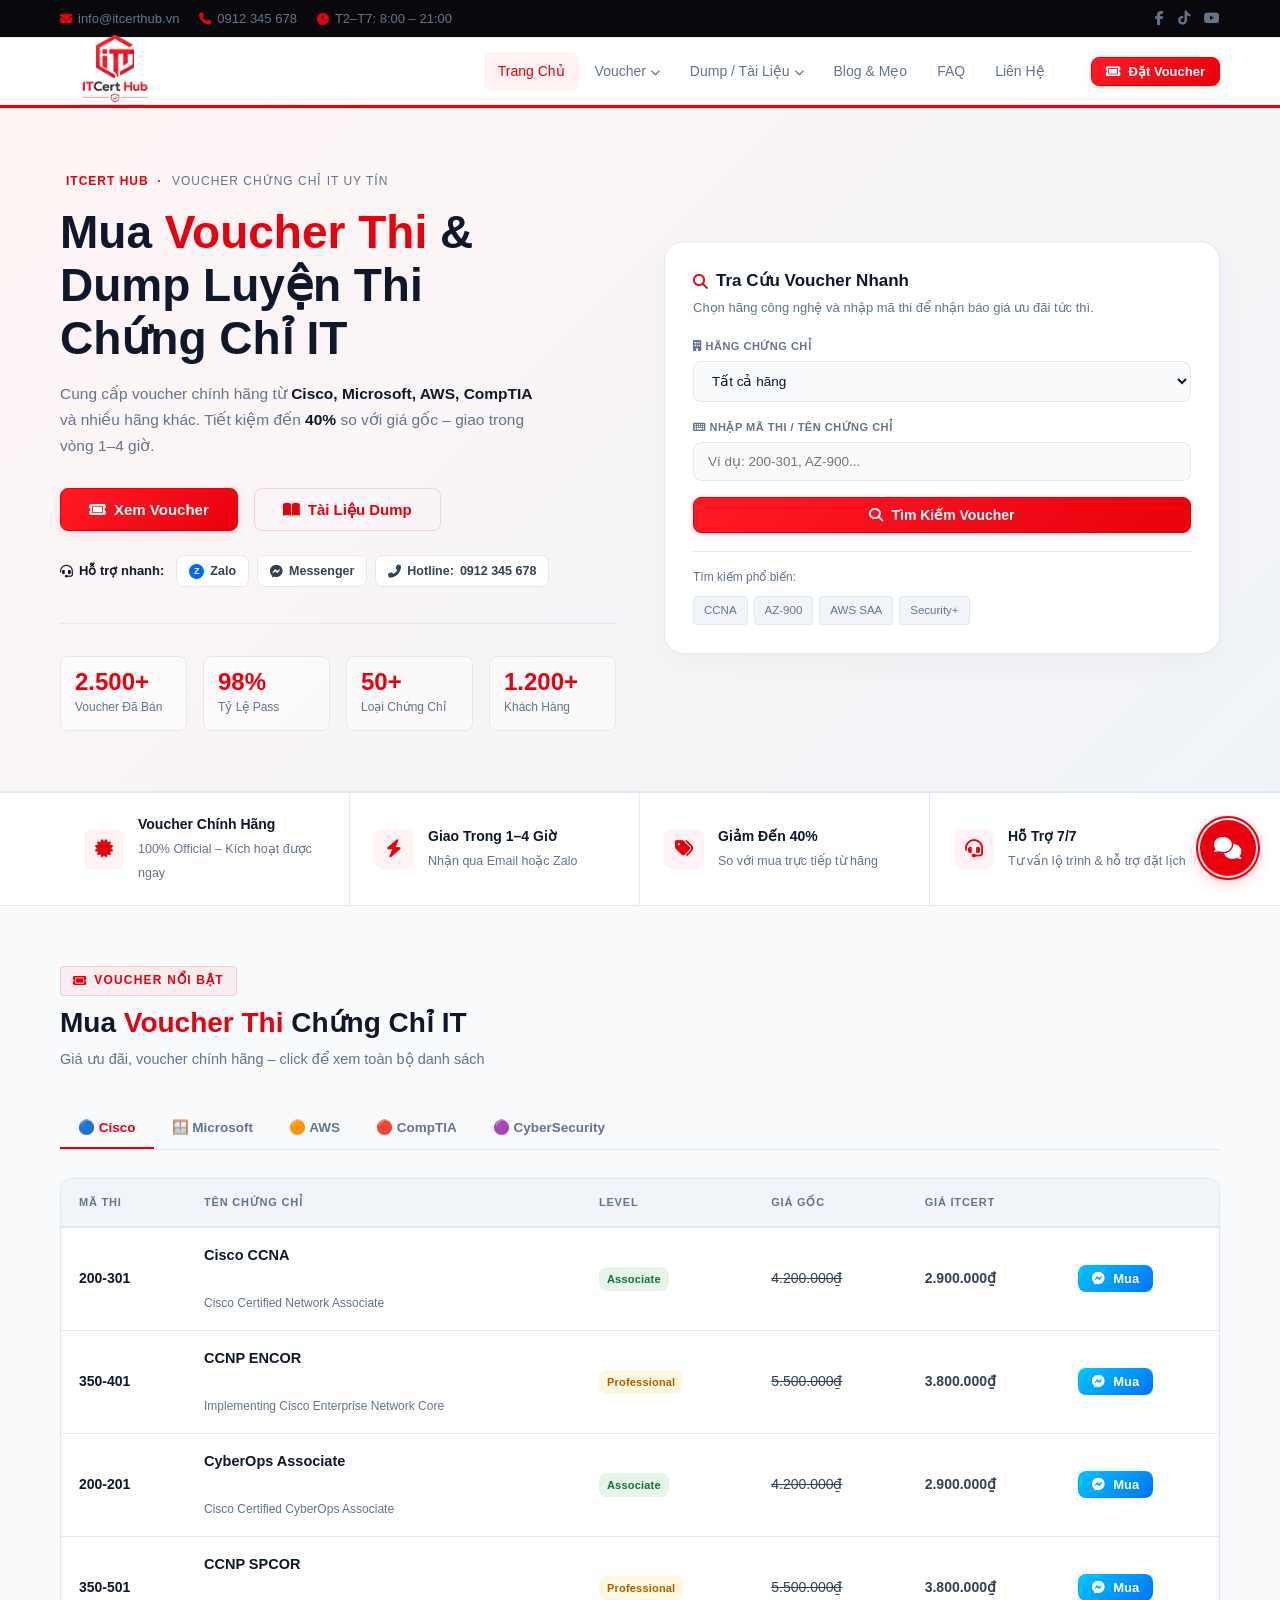
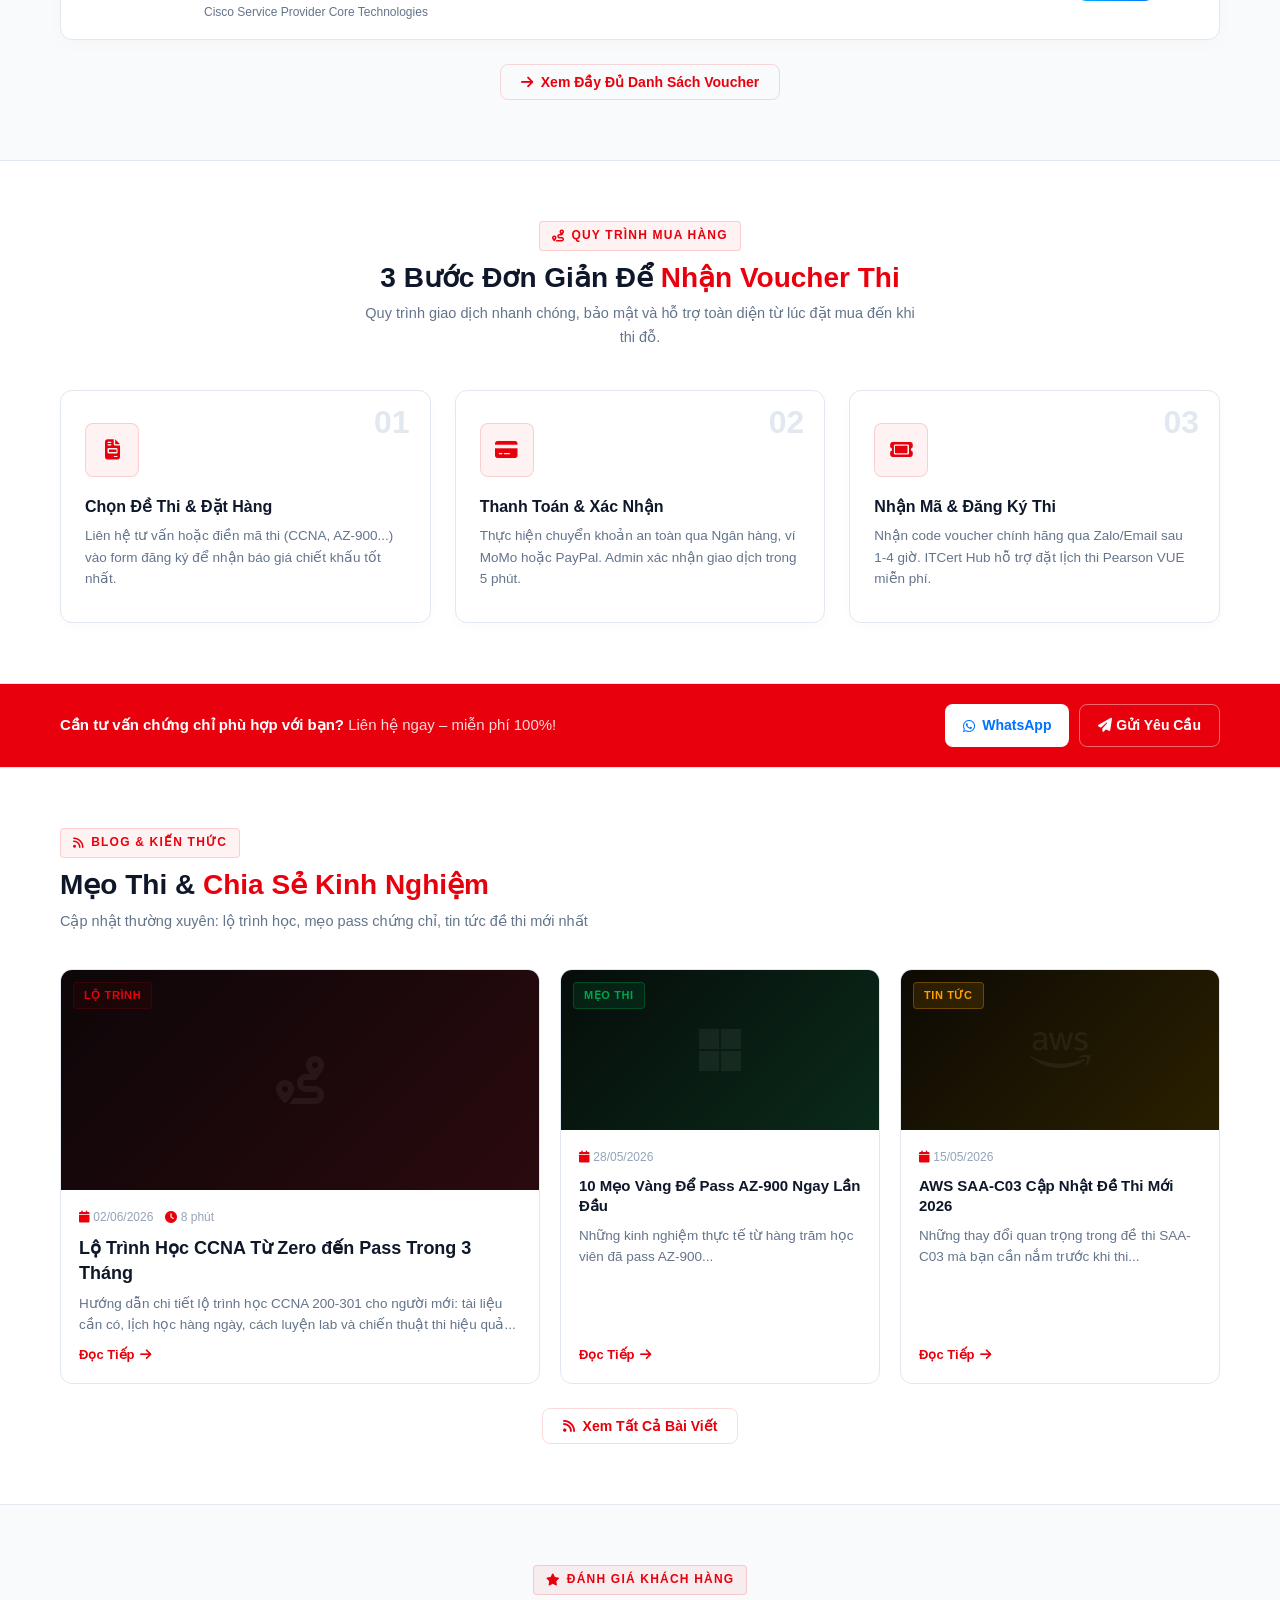
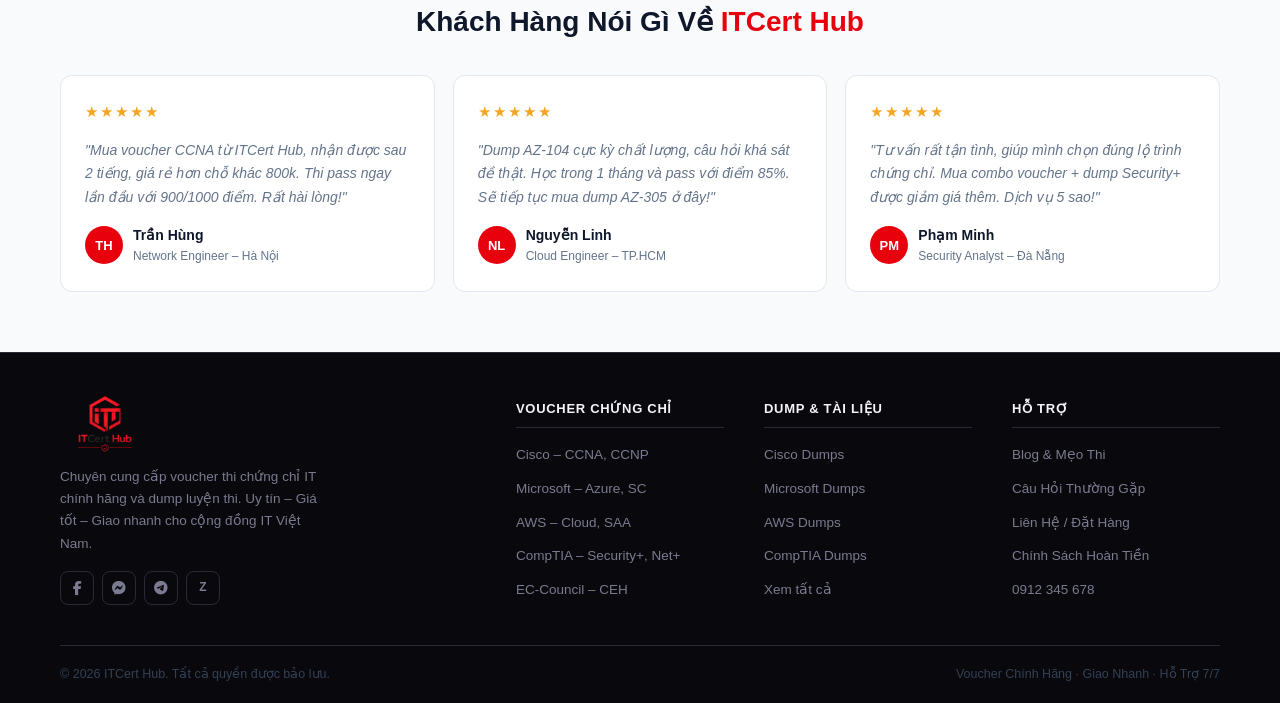
==== index.html @ e1491c18 "." ====
<!DOCTYPE html>
<html lang="vi">
<head>
  <meta charset="UTF-8" />
  <meta name="viewport" content="width=device-width, initial-scale=1.0" />
  <title>ITCert Hub – Voucher & Dump Chứng Chỉ IT Uy Tín Số 1 Việt Nam</title>
  <meta name="description" content="ITCert Hub chuyên cung cấp voucher thi chứng chỉ IT chính hãng và dump luyện thi: Cisco CCNA, Microsoft Azure, AWS, CompTIA Security+, CEH... Giá tốt, giao nhanh, hỗ trợ 7/7." />
  <link rel="icon" href="assset/logo.png" />
  <!-- CSS: base → layout → components → home (theo đúng thứ tự) -->
  <link rel="stylesheet" href="css/base.css" />
  <link rel="stylesheet" href="css/layout.css" />
  <link rel="stylesheet" href="css/components.css" />
  <link rel="stylesheet" href="css/home.css" />
  <!-- Icons -->
  <link rel="stylesheet" href="https://cdnjs.cloudflare.com/ajax/libs/font-awesome/6.5.0/css/all.min.css" />
</head>
<body>

<!-- ═══ SUPPORT WIDGET (CHAT POPUP) ═══ -->
<div class="support-widget" id="support-widget">
  <div class="support-popup" id="support-popup">
    <div class="support-popup-header">
      <div class="support-avatar">IT</div>
      <div class="support-header-info">
        <h4>Hỗ Trợ Trực Tuyến</h4>
        <span>Phản hồi trong 5 phút</span>
      </div>
      <button class="support-close" id="support-close"><i class="fas fa-times"></i></button>
    </div>
    <div class="support-popup-body">
      <p class="support-greeting">Xin chào! Chúng tôi có thể giúp gì cho bạn? Hãy chọn một kênh liên hệ tiện lợi nhất phía dưới để trò chuyện cùng admin:</p>
      
      <div class="support-channels">
        <a href="#" class="support-channel-btn sc-zalo" target="_blank" data-config="zalo">
          <span class="sc-icon">Z</span>
          <div class="sc-text">
            <strong>Chat qua Zalo</strong>
            <span>Hỗ trợ nhanh nhất 24/7</span>
          </div>
        </a>
        <a href="#" class="support-channel-btn sc-messenger" target="_blank" data-config="messenger">
          <i class="fab fa-facebook-messenger"></i>
          <div class="sc-text">
            <strong>Nhắn tin Messenger</strong>
            <span>Hỗ trợ qua Facebook cá nhân</span>
          </div>
        </a>
        <a href="#" class="support-channel-btn sc-fanpage" target="_blank" data-config="facebook">
          <i class="fab fa-facebook"></i>
          <div class="sc-text">
            <strong>Truy cập Fanpage</strong>
            <span>Cập nhật tin tức & ưu đãi</span>
          </div>
        </a>
      </div>
    </div>
    <div class="support-popup-footer">
      <a href="#" data-config="phone"><i class="fas fa-phone-alt"></i> Hotline: <span data-config="phoneNumber">0912 345 678</span></a>
    </div>
  </div>
  
  <button class="support-trigger" id="support-trigger" aria-label="Hỗ trợ trực tuyến">
    <i class="fas fa-comments chat-open-icon"></i>
    <i class="fas fa-times chat-close-icon" style="display:none;"></i>
    <span class="support-pulse"></span>
  </button>
</div>

<!-- ═══ TOPBAR ═══ -->
<div class="topbar">
  <div class="container topbar-inner">
    <div class="topbar-left">
      <span><i class="fas fa-envelope"></i> <span data-config="email">info@itcerthub.vn</span></span>
      <span><i class="fas fa-phone"></i> <span data-config="phoneNumber">0912 345 678</span></span>
      <span><i class="fas fa-clock"></i> T2–T7: 8:00 – 21:00</span>
    </div>
    <div class="topbar-right">
      <a href="#" title="Facebook" data-config="facebook"><i class="fab fa-facebook-f"></i></a>
      <a href="#" title="TikTok"><i class="fab fa-tiktok"></i></a>
      <a href="#" title="YouTube"><i class="fab fa-youtube"></i></a>
    </div>
  </div>
</div>

<!-- ═══ HEADER ═══ -->
<header class="header" id="header">
  <div class="container header-inner">
    <a href="index.html" class="logo">
      <img src="assset/logo.png" alt="ITCert Hub Logo" />
    </a>

    <nav class="nav">
      <ul class="nav-list">
        <li><a href="index.html" class="nav-link active">Trang Chủ</a></li>
        <li class="has-dropdown">
          <a href="voucher.html" class="nav-link">Voucher <i class="fas fa-chevron-down" style="font-size:10px;"></i></a>
          <ul class="dropdown">
            <li><a href="voucher.html#cisco"><span class="dd-icon"><i class="fas fa-network-wired"></i></span> Cisco</a></li>
            <li><a href="voucher.html#microsoft"><span class="dd-icon"><i class="fab fa-microsoft"></i></span> Microsoft / Azure</a></li>
            <li><a href="voucher.html#aws"><span class="dd-icon"><i class="fab fa-aws"></i></span> AWS</a></li>
            <li><a href="voucher.html#comptia"><span class="dd-icon"><i class="fas fa-shield-alt"></i></span> CompTIA</a></li>
            <li><a href="voucher.html#security"><span class="dd-icon"><i class="fas fa-user-secret"></i></span> CyberSecurity</a></li>
            <li><a href="voucher.html"><span class="dd-icon"><i class="fas fa-ticket"></i></span> Xem tất cả →</a></li>
          </ul>
        </li>
        <li class="has-dropdown">
          <a href="dump.html" class="nav-link">Dump / Tài Liệu <i class="fas fa-chevron-down" style="font-size:10px;"></i></a>
          <ul class="dropdown">
            <li><a href="dump.html#cisco"><span class="dd-icon"><i class="fas fa-network-wired"></i></span> Cisco Dumps</a></li>
            <li><a href="dump.html#microsoft"><span class="dd-icon"><i class="fab fa-microsoft"></i></span> Microsoft Dumps</a></li>
            <li><a href="dump.html#aws"><span class="dd-icon"><i class="fab fa-aws"></i></span> AWS Dumps</a></li>
            <li><a href="dump.html"><span class="dd-icon"><i class="fas fa-book"></i></span> Xem tất cả →</a></li>
          </ul>
        </li>
        <li><a href="blog.html" class="nav-link">Blog & Mẹo</a></li>
        <li><a href="faq.html" class="nav-link">FAQ</a></li>
        <li><a href="contact.html" class="nav-link">Liên Hệ</a></li>
      </ul>
    </nav>

    <div class="header-actions">
      <a href="contact.html" class="btn btn-primary btn-sm"><i class="fas fa-ticket"></i> Đặt Voucher</a>
      <button class="hamburger" id="hamburger" aria-label="Menu">
        <span></span><span></span><span></span>
      </button>
    </div>
  </div>
</header>

<!-- Mobile Nav -->
<div class="nav-overlay" id="nav-overlay"></div>
<div class="nav-panel" id="nav-panel">
  <button class="nav-panel-close" id="nav-close"><i class="fas fa-times"></i></button>
  <a href="index.html"  class="nav-link">Trang Chủ</a>
  <a href="voucher.html" class="nav-link">Voucher</a>
  <a href="dump.html"   class="nav-link">Dump / Tài Liệu</a>
  <a href="blog.html"   class="nav-link">Blog & Mẹo</a>
  <a href="faq.html"    class="nav-link">FAQ</a>
  <a href="contact.html" class="nav-link">Liên Hệ</a>
  <div style="margin-top:20px;">
    <a href="contact.html" class="btn btn-primary btn-full"><i class="fas fa-ticket"></i> Đặt Voucher Ngay</a>
  </div>
</div>

<!-- ═══ HERO ═══ -->
<section class="hero">
  <div class="container hero-inner">
    <div class="hero-left">
      <div class="hero-eyebrow">
        <i class="fas fa-shield-check"></i>
        ITCert Hub &nbsp;·&nbsp; <span>Voucher Chứng Chỉ IT Uy Tín</span>
      </div>

      <h1>
        Mua <span class="highlight">Voucher Thi</span> &<br/>
        Dump Luyện Thi<br/>
        Chứng Chỉ IT
      </h1>

      <p class="hero-desc">
        Cung cấp voucher chính hãng từ <strong>Cisco, Microsoft, AWS, CompTIA</strong> và nhiều hãng khác.
        Tiết kiệm đến <strong>40%</strong> so với giá gốc – giao trong vòng 1–4 giờ.
      </p>

      <div class="hero-cta">
        <a href="voucher.html" class="btn btn-primary btn-lg">
          <i class="fas fa-ticket"></i> Xem Voucher
        </a>
        <a href="dump.html" class="btn btn-outline btn-lg">
          <i class="fas fa-book-open"></i> Tài Liệu Dump
        </a>
      </div>

      <div class="hero-contact-trust">
        <span class="trust-title"><i class="fas fa-headset"></i> Hỗ trợ nhanh:</span>
        <div class="trust-links">
          <a href="#" class="trust-link link-zalo" target="_blank" data-config="zalo">
            <span class="trust-icon-z">Z</span> Zalo
          </a>
          <a href="#" class="trust-link link-messenger" target="_blank" data-config="messenger">
            <i class="fab fa-facebook-messenger"></i> Messenger
          </a>
          <a href="#" class="trust-link link-phone" data-config="phone">
            <i class="fas fa-phone-alt"></i> Hotline: <span data-config="phoneNumber">0912 345 678</span>
          </a>
        </div>
      </div>

      <div class="hero-stats">
        <div class="stat-item">
          <div class="stat-number"><span data-target="2500">0</span><span>+</span></div>
          <div class="stat-label">Voucher Đã Bán</div>
        </div>
        <div class="stat-item">
          <div class="stat-number"><span data-target="98">0</span><span>%</span></div>
          <div class="stat-label">Tỷ Lệ Pass</div>
        </div>
        <div class="stat-item">
          <div class="stat-number"><span data-target="50">0</span><span>+</span></div>
          <div class="stat-label">Loại Chứng Chỉ</div>
        </div>
        <div class="stat-item">
          <div class="stat-number"><span data-target="1200">0</span><span>+</span></div>
          <div class="stat-label">Khách Hàng</div>
        </div>
      </div>
    </div><!-- /.hero-left -->

    <!-- Hero Right: interactive search/booking tool -->
    <div class="hero-right">
      <div class="hero-search-card">
        <h3><i class="fas fa-search"></i> Tra Cứu Voucher Nhanh</h3>
        <p>Chọn hãng công nghệ và nhập mã thi để nhận báo giá ưu đãi tức thì.</p>
        <form action="voucher.html" method="GET" class="hero-search-form">
          <div class="search-form-group">
            <label><i class="fas fa-building"></i> Hãng Chứng Chỉ</label>
            <select name="vendor" id="hero-vendor-select">
              <option value="all">Tất cả hãng</option>
              <option value="cisco">Cisco</option>
              <option value="microsoft">Microsoft / Azure</option>
              <option value="aws">AWS</option>
              <option value="comptia">CompTIA</option>
              <option value="security">CyberSecurity (CEH, ISC2)</option>
            </select>
          </div>
          <div class="search-form-group">
            <label><i class="fas fa-keyboard"></i> Nhập Mã Thi / Tên Chứng Chỉ</label>
            <input type="text" name="search" placeholder="Ví dụ: 200-301, AZ-900..." id="hero-search-input" />
          </div>
          <button type="submit" class="btn btn-primary btn-full"><i class="fas fa-search"></i> Tìm Kiếm Voucher</button>
        </form>
        <div class="hero-hot-searches">
          <span>Tìm kiếm phổ biến:</span>
          <div class="hot-tags">
            <a href="voucher.html">CCNA</a>
            <a href="voucher.html">AZ-900</a>
            <a href="voucher.html">AWS SAA</a>
            <a href="voucher.html">Security+</a>
          </div>
        </div>
      </div>
    </div>
  </div>
</section>

<!-- ═══ FEATURES STRIP ═══ -->
<div class="features-strip">
  <div class="container">
    <div class="features-strip-inner">
      <div class="feature-item">
        <div class="feature-icon"><i class="fas fa-certificate"></i></div>
        <div class="feature-text">
          <strong>Voucher Chính Hãng</strong>
          <span>100% Official – Kích hoạt được ngay</span>
        </div>
      </div>
      <div class="feature-item">
        <div class="feature-icon"><i class="fas fa-bolt"></i></div>
        <div class="feature-text">
          <strong>Giao Trong 1–4 Giờ</strong>
          <span>Nhận qua Email hoặc Zalo</span>
        </div>
      </div>
      <div class="feature-item">
        <div class="feature-icon"><i class="fas fa-tags"></i></div>
        <div class="feature-text">
          <strong>Giảm Đến 40%</strong>
          <span>So với mua trực tiếp từ hãng</span>
        </div>
      </div>
      <div class="feature-item">
        <div class="feature-icon"><i class="fas fa-headset"></i></div>
        <div class="feature-text">
          <strong>Hỗ Trợ 7/7</strong>
          <span>Tư vấn lộ trình & hỗ trợ đặt lịch</span>
        </div>
      </div>
    </div>
  </div>
</div>

<!-- ═══ VOUCHER TABLE PREVIEW ═══ -->
<section class="section voucher-preview-section">
  <div class="container">
    <div class="sec-header">
      <div class="sec-label"><i class="fas fa-ticket"></i> Voucher Nổi Bật</div>
      <h2 class="sec-title">Mua <span>Voucher Thi</span> Chứng Chỉ IT</h2>
      <p class="sec-desc">Giá ưu đãi, voucher chính hãng – click để xem toàn bộ danh sách</p>
    </div>

    <!-- Vendor tabs -->
    <div class="home-vendor-tabs">
      <button class="hvt-btn active" data-vendor="cisco">🔵 Cisco</button>
      <button class="hvt-btn" data-vendor="microsoft">🪟 Microsoft</button>
      <button class="hvt-btn" data-vendor="aws">🟠 AWS</button>
      <button class="hvt-btn" data-vendor="comptia">🔴 CompTIA</button>
      <button class="hvt-btn" data-vendor="security">🟣 CyberSecurity</button>
    </div>

    <!-- Cisco Table -->
    <table class="home-voucher-table vendor-table" data-vendor="cisco">
      <thead>
        <tr>
          <th>Mã Thi</th>
          <th>Tên Chứng Chỉ</th>
          <th>Level</th>
          <th>Giá Gốc</th>
          <th>Giá ITCert</th>
          <th></th>
        </tr>
      </thead>
      <tbody>
        <tr>
          <td><strong>200-301</strong></td>
          <td class="td-name"><strong>Cisco CCNA</strong><br/><span>Cisco Certified Network Associate</span></td>
          <td><span class="level-badge level-associate">Associate</span></td>
          <td class="td-old-price">4.200.000₫</td>
          <td class="td-price">2.900.000₫</td>
          <td class="td-action">
            <a href="#" class="btn btn-messenger btn-sm" target="_blank" data-config="messenger"><i class="fab fa-facebook-messenger"></i> Mua</a>
          </td>
        </tr>
        <tr>
          <td><strong>350-401</strong></td>
          <td class="td-name"><strong>CCNP ENCOR</strong><br/><span>Implementing Cisco Enterprise Network Core</span></td>
          <td><span class="level-badge level-professional">Professional</span></td>
          <td class="td-old-price">5.500.000₫</td>
          <td class="td-price">3.800.000₫</td>
          <td class="td-action">
            <a href="#" class="btn btn-messenger btn-sm" target="_blank" data-config="messenger"><i class="fab fa-facebook-messenger"></i> Mua</a>
          </td>
        </tr>
        <tr>
          <td><strong>200-201</strong></td>
          <td class="td-name"><strong>CyberOps Associate</strong><br/><span>Cisco Certified CyberOps Associate</span></td>
          <td><span class="level-badge level-associate">Associate</span></td>
          <td class="td-old-price">4.200.000₫</td>
          <td class="td-price">2.900.000₫</td>
          <td class="td-action">
            <a href="#" class="btn btn-messenger btn-sm" target="_blank" data-config="messenger"><i class="fab fa-facebook-messenger"></i> Mua</a>
          </td>
        </tr>
        <tr>
          <td><strong>350-501</strong></td>
          <td class="td-name"><strong>CCNP SPCOR</strong><br/><span>Cisco Service Provider Core Technologies</span></td>
          <td><span class="level-badge level-professional">Professional</span></td>
          <td class="td-old-price">5.500.000₫</td>
          <td class="td-price">3.800.000₫</td>
          <td class="td-action">
            <a href="#" class="btn btn-messenger btn-sm" target="_blank" data-config="messenger"><i class="fab fa-facebook-messenger"></i> Mua</a>
          </td>
        </tr>
      </tbody>
    </table>

    <!-- Microsoft Table -->
    <table class="home-voucher-table vendor-table" data-vendor="microsoft" style="display:none;">
      <thead>
        <tr><th>Mã Thi</th><th>Tên Chứng Chỉ</th><th>Level</th><th>Giá Gốc</th><th>Giá ITCert</th><th></th></tr>
      </thead>
      <tbody>
        <tr>
          <td><strong>AZ-900</strong></td>
          <td class="td-name"><strong>Azure Fundamentals</strong><br/><span>Microsoft Azure Fundamentals</span></td>
          <td><span class="level-badge level-foundation">Foundation</span></td>
          <td class="td-old-price">2.800.000₫</td>
          <td class="td-price">1.800.000₫</td>
          <td class="td-action"><a href="#" class="btn btn-messenger btn-sm" target="_blank" data-config="messenger"><i class="fab fa-facebook-messenger"></i> Mua</a></td>
        </tr>
        <tr>
          <td><strong>AZ-104</strong></td>
          <td class="td-name"><strong>Azure Administrator</strong><br/><span>Microsoft Azure Administrator Associate</span></td>
          <td><span class="level-badge level-associate">Associate</span></td>
          <td class="td-old-price">4.000.000₫</td>
          <td class="td-price">2.700.000₫</td>
          <td class="td-action"><a href="#" class="btn btn-messenger btn-sm" target="_blank" data-config="messenger"><i class="fab fa-facebook-messenger"></i> Mua</a></td>
        </tr>
        <tr>
          <td><strong>SC-900</strong></td>
          <td class="td-name"><strong>Security Fundamentals</strong><br/><span>Microsoft Security, Compliance & Identity</span></td>
          <td><span class="level-badge level-foundation">Foundation</span></td>
          <td class="td-old-price">2.800.000₫</td>
          <td class="td-price">1.900.000₫</td>
          <td class="td-action"><a href="#" class="btn btn-messenger btn-sm" target="_blank" data-config="messenger"><i class="fab fa-facebook-messenger"></i> Mua</a></td>
        </tr>
        <tr>
          <td><strong>AZ-305</strong></td>
          <td class="td-name"><strong>Azure Solutions Architect</strong><br/><span>Designing Microsoft Azure Infrastructure</span></td>
          <td><span class="level-badge level-expert">Expert</span></td>
          <td class="td-old-price">5.000.000₫</td>
          <td class="td-price">3.400.000₫</td>
          <td class="td-action"><a href="#" class="btn btn-messenger btn-sm" target="_blank" data-config="messenger"><i class="fab fa-facebook-messenger"></i> Mua</a></td>
        </tr>
      </tbody>
    </table>

    <!-- AWS Table -->
    <table class="home-voucher-table vendor-table" data-vendor="aws" style="display:none;">
      <thead>
        <tr><th>Mã Thi</th><th>Tên Chứng Chỉ</th><th>Level</th><th>Giá Gốc</th><th>Giá ITCert</th><th></th></tr>
      </thead>
      <tbody>
        <tr>
          <td><strong>CLF-C02</strong></td>
          <td class="td-name"><strong>Cloud Practitioner</strong><br/><span>AWS Certified Cloud Practitioner</span></td>
          <td><span class="level-badge level-foundation">Foundation</span></td>
          <td class="td-old-price">3.500.000₫</td>
          <td class="td-price">2.200.000₫</td>
          <td class="td-action"><a href="#" class="btn btn-messenger btn-sm" target="_blank" data-config="messenger"><i class="fab fa-facebook-messenger"></i> Mua</a></td>
        </tr>
        <tr>
          <td><strong>SAA-C03</strong></td>
          <td class="td-name"><strong>Solutions Architect Associate</strong><br/><span>AWS Certified Solutions Architect</span></td>
          <td><span class="level-badge level-associate">Associate</span></td>
          <td class="td-old-price">5.200.000₫</td>
          <td class="td-price">3.200.000₫</td>
          <td class="td-action"><a href="#" class="btn btn-messenger btn-sm" target="_blank" data-config="messenger"><i class="fab fa-facebook-messenger"></i> Mua</a></td>
        </tr>
        <tr>
          <td><strong>DVA-C02</strong></td>
          <td class="td-name"><strong>Developer Associate</strong><br/><span>AWS Certified Developer Associate</span></td>
          <td><span class="level-badge level-associate">Associate</span></td>
          <td class="td-old-price">5.200.000₫</td>
          <td class="td-price">3.200.000₫</td>
          <td class="td-action"><a href="#" class="btn btn-messenger btn-sm" target="_blank" data-config="messenger"><i class="fab fa-facebook-messenger"></i> Mua</a></td>
        </tr>
      </tbody>
    </table>

    <!-- CompTIA Table -->
    <table class="home-voucher-table vendor-table" data-vendor="comptia" style="display:none;">
      <thead>
        <tr><th>Mã Thi</th><th>Tên Chứng Chỉ</th><th>Level</th><th>Giá Gốc</th><th>Giá ITCert</th><th></th></tr>
      </thead>
      <tbody>
        <tr>
          <td><strong>N10-009</strong></td>
          <td class="td-name"><strong>Network+</strong><br/><span>CompTIA Network+</span></td>
          <td><span class="level-badge level-associate">Associate</span></td>
          <td class="td-old-price">3.800.000₫</td>
          <td class="td-price">2.400.000₫</td>
          <td class="td-action"><a href="#" class="btn btn-messenger btn-sm" target="_blank" data-config="messenger"><i class="fab fa-facebook-messenger"></i> Mua</a></td>
        </tr>
        <tr>
          <td><strong>SY0-701</strong></td>
          <td class="td-name"><strong>Security+</strong><br/><span>CompTIA Security+ SY0-701</span></td>
          <td><span class="level-badge level-associate">Associate</span></td>
          <td class="td-old-price">4.000.000₫</td>
          <td class="td-price">2.500.000₫</td>
          <td class="td-action"><a href="#" class="btn btn-messenger btn-sm" target="_blank" data-config="messenger"><i class="fab fa-facebook-messenger"></i> Mua</a></td>
        </tr>
      </tbody>
    </table>

    <!-- Security Table -->
    <table class="home-voucher-table vendor-table" data-vendor="security" style="display:none;">
      <thead>
        <tr><th>Mã Thi</th><th>Tên Chứng Chỉ</th><th>Level</th><th>Giá Gốc</th><th>Giá ITCert</th><th></th></tr>
      </thead>
      <tbody>
        <tr>
          <td><strong>CEH v12</strong></td>
          <td class="td-name"><strong>Certified Ethical Hacker</strong><br/><span>EC-Council CEH v12</span></td>
          <td><span class="level-badge level-professional">Professional</span></td>
          <td class="td-old-price">8.000.000₫</td>
          <td class="td-price">5.500.000₫</td>
          <td class="td-action"><a href="#" class="btn btn-messenger btn-sm" target="_blank" data-config="messenger"><i class="fab fa-facebook-messenger"></i> Mua</a></td>
        </tr>
        <tr>
          <td><strong>SSCP</strong></td>
          <td class="td-name"><strong>Systems Security Certified Practitioner</strong><br/><span>ISC² SSCP</span></td>
          <td><span class="level-badge level-professional">Professional</span></td>
          <td class="td-old-price">6.500.000₫</td>
          <td class="td-price">4.200.000₫</td>
          <td class="td-action"><a href="#" class="btn btn-messenger btn-sm" target="_blank" data-config="messenger"><i class="fab fa-facebook-messenger"></i> Mua</a></td>
        </tr>
      </tbody>
    </table>

    <div style="text-align:center;margin-top:24px;">
      <a href="voucher.html" class="btn btn-outline"><i class="fas fa-arrow-right"></i> Xem Đầy Đủ Danh Sách Voucher</a>
    </div>
  </div>
</section>

<!-- ═══ ORDER PROCESS SECTION ═══ -->
<section class="section process-section" style="background: var(--bg-section); border-top: 1px solid var(--border); border-bottom: 1px solid var(--border);">
  <div class="container">
    <div class="sec-header center">
      <div class="sec-label"><i class="fas fa-route"></i> Quy Trình Mua Hàng</div>
      <h2 class="sec-title">3 Bước Đơn Giản Để <span>Nhận Voucher Thi</span></h2>
      <p class="sec-desc">Quy trình giao dịch nhanh chóng, bảo mật và hỗ trợ toàn diện từ lúc đặt mua đến khi thi đỗ.</p>
    </div>
    
    <div class="process-grid">
      <div class="process-step">
        <div class="step-num">01</div>
        <div class="step-icon"><i class="fas fa-file-invoice"></i></div>
        <h3>Chọn Đề Thi & Đặt Hàng</h3>
        <p>Liên hệ tư vấn hoặc điền mã thi (CCNA, AZ-900...) vào form đăng ký để nhận báo giá chiết khấu tốt nhất.</p>
      </div>
      <div class="process-step">
        <div class="step-num">02</div>
        <div class="step-icon"><i class="fas fa-credit-card"></i></div>
        <h3>Thanh Toán & Xác Nhận</h3>
        <p>Thực hiện chuyển khoản an toàn qua Ngân hàng, ví MoMo hoặc PayPal. Admin xác nhận giao dịch trong 5 phút.</p>
      </div>
      <div class="process-step">
        <div class="step-num">03</div>
        <div class="step-icon"><i class="fas fa-ticket"></i></div>
        <h3>Nhận Mã & Đăng Ký Thi</h3>
        <p>Nhận code voucher chính hãng qua Zalo/Email sau 1-4 giờ. ITCert Hub hỗ trợ đặt lịch thi Pearson VUE miễn phí.</p>
      </div>
    </div>
  </div>
</section>

<!-- ═══ CONTACT STRIP ═══ -->
<div class="contact-strip">
  <div class="container contact-strip-inner">
    <div>
      <p>Cần tư vấn chứng chỉ phù hợp với bạn? <span>Liên hệ ngay – miễn phí 100%!</span></p>
    </div>
    <div class="contact-strip-actions">
      <a href="#" class="btn-strip-messenger" target="_blank" data-config="messenger">
        <i class="fab fa-whatsapp"></i> WhatsApp
      </a>
      <a href="contact.html" class="btn-strip-outline">
        <i class="fas fa-paper-plane"></i> Gửi Yêu Cầu
      </a>
    </div>
  </div>
</div>

<!-- ═══ BLOG PREVIEW ═══ -->
<section class="section blog-preview-section">
  <div class="container">
    <div class="sec-header">
      <div class="sec-label"><i class="fas fa-rss"></i> Blog & Kiến Thức</div>
      <h2 class="sec-title">Mẹo Thi & <span>Chia Sẻ Kinh Nghiệm</span></h2>
      <p class="sec-desc">Cập nhật thường xuyên: lộ trình học, mẹo pass chứng chỉ, tin tức đề thi mới nhất</p>
    </div>

    <div class="blog-preview-grid">
      <article class="blog-preview-card main-post fade-in">
        <div class="blog-thumb" style="background:linear-gradient(135deg,#0d0608,#2a0a0e);">
          <i class="fas fa-route"></i>
          <span class="blog-cat-tag cat-guide">Lộ Trình</span>
        </div>
        <div class="blog-body">
          <div class="blog-meta"><span><i class="fas fa-calendar"></i> 02/06/2026</span><span><i class="fas fa-clock"></i> 8 phút</span></div>
          <h3><a href="blog.html" style="color:inherit;">Lộ Trình Học CCNA Từ Zero đến Pass Trong 3 Tháng</a></h3>
          <p class="blog-excerpt">Hướng dẫn chi tiết lộ trình học CCNA 200-301 cho người mới: tài liệu cần có, lịch học hàng ngày, cách luyện lab và chiến thuật thi hiệu quả...</p>
          <a href="blog.html" class="blog-read-more">Đọc Tiếp <i class="fas fa-arrow-right"></i></a>
        </div>
      </article>

      <article class="blog-preview-card fade-in">
        <div class="blog-thumb" style="background:linear-gradient(135deg,#060d0a,#0a2a1a);">
          <i class="fab fa-microsoft"></i>
          <span class="blog-cat-tag cat-tips">Mẹo Thi</span>
        </div>
        <div class="blog-body">
          <div class="blog-meta"><span><i class="fas fa-calendar"></i> 28/05/2026</span></div>
          <h3><a href="blog.html" style="color:inherit;">10 Mẹo Vàng Để Pass AZ-900 Ngay Lần Đầu</a></h3>
          <p class="blog-excerpt">Những kinh nghiệm thực tế từ hàng trăm học viên đã pass AZ-900...</p>
          <a href="blog.html" class="blog-read-more">Đọc Tiếp <i class="fas fa-arrow-right"></i></a>
        </div>
      </article>

      <article class="blog-preview-card fade-in">
        <div class="blog-thumb" style="background:linear-gradient(135deg,#0d0a04,#2a2000);">
          <i class="fab fa-aws"></i>
          <span class="blog-cat-tag cat-news">Tin Tức</span>
        </div>
        <div class="blog-body">
          <div class="blog-meta"><span><i class="fas fa-calendar"></i> 15/05/2026</span></div>
          <h3><a href="blog.html" style="color:inherit;">AWS SAA-C03 Cập Nhật Đề Thi Mới 2026</a></h3>
          <p class="blog-excerpt">Những thay đổi quan trọng trong đề thi SAA-C03 mà bạn cần nắm trước khi thi...</p>
          <a href="blog.html" class="blog-read-more">Đọc Tiếp <i class="fas fa-arrow-right"></i></a>
        </div>
      </article>
    </div>

    <div style="text-align:center;margin-top:24px;">
      <a href="blog.html" class="btn btn-outline"><i class="fas fa-rss"></i> Xem Tất Cả Bài Viết</a>
    </div>
  </div>
</section>

<!-- ═══ TESTIMONIALS ═══ -->
<section class="section testimonial-section">
  <div class="container">
    <div class="sec-header center">
      <div class="sec-label"><i class="fas fa-star"></i> Đánh Giá Khách Hàng</div>
      <h2 class="sec-title">Khách Hàng Nói Gì Về <span>ITCert Hub</span></h2>
    </div>

    <div class="testimonial-grid">
      <div class="testi-card fade-in">
        <div class="testi-stars">★★★★★</div>
        <p class="testi-quote">"Mua voucher CCNA từ ITCert Hub, nhận được sau 2 tiếng, giá rẻ hơn chỗ khác 800k. Thi pass ngay lần đầu với 900/1000 điểm. Rất hài lòng!"</p>
        <div class="testi-author">
          <div class="testi-avatar">TH</div>
          <div>
            <div class="testi-name">Trần Hùng</div>
            <div class="testi-role">Network Engineer – Hà Nội</div>
          </div>
        </div>
      </div>

      <div class="testi-card fade-in">
        <div class="testi-stars">★★★★★</div>
        <p class="testi-quote">"Dump AZ-104 cực kỳ chất lượng, câu hỏi khá sát đề thật. Học trong 1 tháng và pass với điểm 85%. Sẽ tiếp tục mua dump AZ-305 ở đây!"</p>
        <div class="testi-author">
          <div class="testi-avatar">NL</div>
          <div>
            <div class="testi-name">Nguyễn Linh</div>
            <div class="testi-role">Cloud Engineer – TP.HCM</div>
          </div>
        </div>
      </div>

      <div class="testi-card fade-in">
        <div class="testi-stars">★★★★★</div>
        <p class="testi-quote">"Tư vấn rất tận tình, giúp mình chọn đúng lộ trình chứng chỉ. Mua combo voucher + dump Security+ được giảm giá thêm. Dịch vụ 5 sao!"</p>
        <div class="testi-author">
          <div class="testi-avatar">PM</div>
          <div>
            <div class="testi-name">Phạm Minh</div>
            <div class="testi-role">Security Analyst – Đà Nẵng</div>
          </div>
        </div>
      </div>
    </div>
  </div>
</section>

<!-- ═══ FOOTER ═══ -->
<footer class="footer">
  <div class="container">
    <div class="footer-grid">
      <div class="footer-brand">
        <div class="footer-logo">
          <img src="assset/logo.png" alt="ITCert Hub" />
        </div>
        <p>Chuyên cung cấp voucher thi chứng chỉ IT chính hãng và dump luyện thi. Uy tín – Giá tốt – Giao nhanh cho cộng đồng IT Việt Nam.</p>
        <div class="footer-socials">
          <a href="#" class="footer-social" title="Facebook" data-config="facebook"><i class="fab fa-facebook-f"></i></a>
          <a href="#" class="footer-social" title="Messenger" data-config="messenger"><i class="fab fa-facebook-messenger"></i></a>
          <a href="#" class="footer-social" title="Telegram Group" data-config="telegram"><i class="fab fa-telegram-plane"></i></a>
          <a href="#" class="footer-social" title="Zalo" data-config="zalo"><span style="font-size:12px;font-weight:800;">Z</span></a>
        </div>
      </div>

      <div class="footer-col">
        <h4>Voucher Chứng Chỉ</h4>
        <ul>
          <li><a href="voucher.html#cisco">Cisco – CCNA, CCNP</a></li>
          <li><a href="voucher.html#microsoft">Microsoft – Azure, SC</a></li>
          <li><a href="voucher.html#aws">AWS – Cloud, SAA</a></li>
          <li><a href="voucher.html#comptia">CompTIA – Security+, Net+</a></li>
          <li><a href="voucher.html#security">EC-Council – CEH</a></li>
        </ul>
      </div>

      <div class="footer-col">
        <h4>Dump & Tài Liệu</h4>
        <ul>
          <li><a href="dump.html#cisco">Cisco Dumps</a></li>
          <li><a href="dump.html#microsoft">Microsoft Dumps</a></li>
          <li><a href="dump.html#aws">AWS Dumps</a></li>
          <li><a href="dump.html#comptia">CompTIA Dumps</a></li>
          <li><a href="dump.html">Xem tất cả</a></li>
        </ul>
      </div>

      <div class="footer-col">
        <h4>Hỗ Trợ</h4>
        <ul>
          <li><a href="blog.html">Blog & Mẹo Thi</a></li>
          <li><a href="faq.html">Câu Hỏi Thường Gặp</a></li>
          <li><a href="contact.html">Liên Hệ / Đặt Hàng</a></li>
          <li><a href="contact.html">Chính Sách Hoàn Tiền</a></li>
          <li><a href="#" data-config="phone"><span data-config="phoneNumber">0912 345 678</span></a></li>
        </ul>
      </div>
    </div>

    <div class="footer-bottom">
      <p>© 2026 ITCert Hub. Tất cả quyền được bảo lưu.</p>
      <p>Voucher Chính Hãng · Giao Nhanh · Hỗ Trợ 7/7</p>
    </div>
  </div>
</footer>

<button class="back-to-top" title="Về đầu trang"><i class="fas fa-arrow-up"></i></button>

<!-- JS: config (mọi trang) → core (mọi trang) → home (riêng trang này) -->
<script src="js/config.js"></script>
<script src="js/core.js"></script>
<script src="js/home.js"></script>

</body>
</html>
---- css/base.css ----
/* =============================================
   base.css – Variables, Reset, Typography
   Dùng ở: TẤT CẢ các trang (load đầu tiên)
   ============================================= */

/* ---------- CSS Variables ---------- */
:root {
  /* Brand Colors */
  --red:          #e8000d;
  --red-dark:     #b50009;
  --red-light:    #ff3340;
  --red-bg:       rgba(232, 0, 13, 0.05);
  --red-border:   rgba(232, 0, 13, 0.15);

  /* Light Backgrounds */
  --bg-body:      #f8fafc;
  --bg-section:   #ffffff;
  --bg-card:      #ffffff;
  --bg-input:     #ffffff;
  --bg-hover:     #f1f5f9;

  /* Dark Text for Light Mode */
  --text-white:   #0f172a;
  --text-main:    #334155;
  --text-muted:   #64748b;
  --text-dim:     #94a3b8;

  /* Light Mode Borders */
  --border:       #e2e8f0;
  --border-light: #f1f5f9;

  /* Spacing */
  --gap-xs:  8px;
  --gap-sm:  16px;
  --gap-md:  24px;
  --gap-lg:  40px;
  --gap-xl:  64px;

  /* Radius */
  --r-sm:  4px;
  --r-md:  8px;
  --r-lg:  12px;
  --r-xl:  20px;

  /* Font */
  --font: 'Arial', -apple-system, BlinkMacSystemFont, 'Segoe UI', sans-serif;

  /* Transitions */
  --ease: all 0.22s ease;
}

/* ---------- Reset ---------- */
*, *::before, *::after {
  box-sizing: border-box;
  margin: 0;
  padding: 0;
}

html {
  scroll-behavior: smooth;
  font-size: 15px;
}

body {
  font-family: var(--font);
  background: var(--bg-body);
  color: var(--text-main);
  line-height: 1.65;
  -webkit-font-smoothing: antialiased;
  overflow-x: hidden;
}

a {
  text-decoration: none;
  color: inherit;
  transition: var(--ease);
}

ul, ol { list-style: none; }
img { max-width: 100%; height: auto; display: block; }
button { cursor: pointer; border: none; background: none; font-family: var(--font); }
input, select, textarea { font-family: var(--font); }

/* ---------- Scrollbar ---------- */
::-webkit-scrollbar { width: 5px; }
::-webkit-scrollbar-track { background: var(--bg-body); }
::-webkit-scrollbar-thumb { background: var(--red); border-radius: 3px; }

/* ---------- Container ---------- */
.container {
  max-width: 1200px;
  margin: 0 auto;
  padding: 0 20px;
}

/* ---------- Typography ---------- */
h1, h2, h3, h4, h5 {
  font-weight: 700;
  line-height: 1.25;
  color: var(--text-white);
}

h1 { font-size: clamp(26px, 4vw, 40px); }
h2 { font-size: clamp(20px, 3vw, 30px); }
h3 { font-size: clamp(16px, 2.5vw, 20px); }
h4 { font-size: 16px; }

p { color: var(--text-main); }

strong { color: var(--text-white); font-weight: 600; }

/* ---------- Section Spacing ---------- */
.section { padding: 60px 0; }

/* ---------- Utility ---------- */
.hidden  { display: none !important; }
.text-red { color: var(--red); }
.text-muted { color: var(--text-muted); }
.text-white { color: var(--text-white); }
.text-center { text-align: center; }

.mt-sm { margin-top: var(--gap-sm); }
.mt-md { margin-top: var(--gap-md); }
.mb-md { margin-bottom: var(--gap-md); }

/* Scroll animation */
.fade-in {
  opacity: 0;
  transform: translateY(20px);
  transition: opacity 0.5s ease, transform 0.5s ease;
}
.fade-in.visible {
  opacity: 1;
  transform: translateY(0);
}
---- css/layout.css ----
/* =============================================
   layout.css – Header, Footer, Topbar, Nav
   Dùng ở: TẤT CẢ các trang
   ============================================= */

/* ===== TOPBAR ===== */
.topbar {
  background: #09090d;
  border-bottom: 1px solid var(--border);
  padding: 7px 0;
  font-size: 13px;
  color: var(--text-muted);
}

.topbar-inner {
  display: flex;
  justify-content: space-between;
  align-items: center;
  gap: 12px;
}

.topbar-left {
  display: flex;
  gap: 20px;
  flex-wrap: wrap;
}

.topbar-left span {
  display: flex;
  align-items: center;
  gap: 6px;
}

.topbar-left i { color: var(--red); font-size: 12px; }

.topbar-right {
  display: flex;
  align-items: center;
  gap: 14px;
}

.topbar-right a {
  color: var(--text-muted);
  font-size: 14px;
}

.topbar-right a:hover { color: var(--red); }

/* ===== HEADER ===== */
.header {
  position: sticky;
  top: 0;
  z-index: 200;
  background: rgba(255, 255, 255, 0.97);
  border-bottom: 1px solid var(--border);
  backdrop-filter: blur(12px);
  -webkit-backdrop-filter: blur(12px);
  transition: var(--ease);
}

.header.scrolled {
  border-bottom-color: var(--red-border);
  box-shadow: 0 2px 20px rgba(0,0,0,0.05);
}

.header-inner {
  display: flex;
  align-items: center;
  height: 66px;
  gap: 32px;
}

/* Logo */
.logo {
  flex-shrink: 0;
  display: flex;
  align-items: center;
}

.logo img {
  height: 110px;
  width: auto;
  margin-top: -20px;
  margin-bottom: -20px;
}

/* Nav */
.nav { margin-left: auto; }

.nav-list {
  display: flex;
  align-items: center;
  gap: 2px;
}

.nav-link {
  display: block;
  padding: 8px 14px;
  font-size: 14px;
  font-weight: 500;
  color: var(--text-muted);
  border-radius: var(--r-md);
  white-space: nowrap;
  position: relative;
}

.nav-link:hover {
  color: var(--text-white);
  background: var(--bg-hover);
}

.nav-link.active {
  color: var(--red);
  background: var(--red-bg);
}

/* Dropdown */
.has-dropdown { position: relative; }

.dropdown {
  position: absolute;
  top: calc(100% + 6px);
  left: 0;
  min-width: 200px;
  background: var(--bg-card);
  border: 1px solid var(--border);
  border-radius: var(--r-lg);
  padding: 6px;
  opacity: 0;
  visibility: hidden;
  transform: translateY(-6px);
  transition: var(--ease);
  box-shadow: 0 8px 32px rgba(0,0,0,0.08);
  z-index: 100;
}

.has-dropdown:hover .dropdown {
  opacity: 1;
  visibility: visible;
  transform: translateY(0);
}

.dropdown li a {
  display: flex;
  align-items: center;
  gap: 8px;
  padding: 9px 12px;
  font-size: 13.5px;
  color: var(--text-muted);
  border-radius: var(--r-md);
}

.dropdown li a:hover {
  background: var(--bg-hover);
  color: var(--red);
}

.dropdown .dd-icon {
  width: 24px;
  height: 24px;
  background: var(--red-bg);
  border-radius: var(--r-sm);
  display: flex;
  align-items: center;
  justify-content: center;
  font-size: 11px;
  color: var(--red);
  flex-shrink: 0;
}

/* Header right actions */
.header-actions {
  display: flex;
  align-items: center;
  gap: 10px;
  flex-shrink: 0;
}

/* Hamburger */
.hamburger {
  display: none;
  flex-direction: column;
  gap: 5px;
  padding: 8px;
  border-radius: var(--r-md);
  border: 1px solid var(--border);
}

.hamburger span {
  display: block;
  width: 20px;
  height: 2px;
  background: var(--text-main);
  border-radius: 2px;
  transition: var(--ease);
}

/* Mobile Nav Overlay */
.nav-overlay {
  display: none;
  position: fixed;
  inset: 0;
  background: rgba(0,0,0,0.7);
  z-index: 150;
}

.nav-overlay.open { display: block; }

/* Mobile Nav Panel */
.nav-panel {
  position: fixed;
  top: 0;
  right: -280px;
  width: 280px;
  height: 100vh;
  background: var(--bg-card);
  border-left: 1px solid var(--border);
  z-index: 300;
  transition: right 0.3s ease;
  overflow-y: auto;
  padding: 20px;
  display: flex;
  flex-direction: column;
  gap: 4px;
}

.nav-panel.open { right: 0; }

.nav-panel-close {
  align-self: flex-end;
  padding: 8px;
  color: var(--text-muted);
  font-size: 18px;
  margin-bottom: 16px;
}

.nav-panel .nav-link {
  display: block;
  padding: 12px 16px;
  font-size: 15px;
  font-weight: 500;
  color: var(--text-main);
  border-bottom: 1px solid var(--border);
  border-radius: 0;
}

.nav-panel .nav-link:hover { color: var(--red); background: none; }

/* ===== FOOTER ===== */
.footer {
  --border: #2a2a36;
  --text-white: #f4f4f6;
  --text-muted: #7a7a90;
  --text-dim: #4a4a5a;
  --red-bg: rgba(232, 0, 13, 0.08);

  background: #09090d;
  border-top: 1px solid var(--border);
  padding-top: 48px;
}

.footer-grid {
  display: grid;
  grid-template-columns: 2fr 1fr 1fr 1fr;
  gap: 40px;
  padding-bottom: 40px;
}

.footer-logo img {
  height: 90px;
  width: auto;
  margin-top: -20px;
  margin-bottom: -5px;
}

.footer-brand p {
  font-size: 13.5px;
  color: var(--text-muted);
  line-height: 1.65;
  max-width: 260px;
}

.footer-socials {
  display: flex;
  gap: 8px;
  margin-top: 16px;
}

.footer-social {
  width: 34px;
  height: 34px;
  border: 1px solid var(--border);
  border-radius: var(--r-md);
  display: flex;
  align-items: center;
  justify-content: center;
  color: var(--text-muted);
  font-size: 14px;
}

.footer-social:hover {
  border-color: var(--red);
  color: var(--red);
  background: var(--red-bg);
}

.footer-col h4 {
  font-size: 13px;
  font-weight: 700;
  color: var(--text-white);
  text-transform: uppercase;
  letter-spacing: 0.7px;
  margin-bottom: 14px;
  padding-bottom: 10px;
  border-bottom: 1px solid var(--border);
}

.footer-col ul {
  display: flex;
  flex-direction: column;
  gap: 9px;
}

.footer-col a {
  font-size: 13.5px;
  color: var(--text-muted);
}

.footer-col a:hover { color: var(--red); }

.footer-bottom {
  border-top: 1px solid var(--border);
  padding: 18px 0;
  display: flex;
  justify-content: space-between;
  align-items: center;
  font-size: 12.5px;
  color: var(--text-dim);
}

/* ===== SUPPORT WIDGET (CHAT POPUP) ===== */
.support-widget {
  position: fixed;
  bottom: 24px;
  right: 24px;
  z-index: 999;
}

.support-trigger {
  width: 56px;
  height: 56px;
  border-radius: 50%;
  background: var(--red);
  color: #fff;
  border: none;
  display: flex;
  align-items: center;
  justify-content: center;
  font-size: 22px;
  box-shadow: 0 4px 16px rgba(232, 0, 13, 0.35);
  cursor: pointer;
  position: relative;
  z-index: 10;
  transition: transform 0.2s ease, background 0.2s ease;
}

.support-trigger:hover {
  transform: scale(1.05);
  background: var(--red-dark);
}

.support-pulse {
  position: absolute;
  inset: -4px;
  border-radius: 50%;
  border: 2px solid var(--red);
  animation: pulse-ring 1.8s cubic-bezier(0.455, 0.03, 0.515, 0.955) infinite;
  pointer-events: none;
}

@keyframes pulse-ring {
  0% { transform: scale(0.9); opacity: 1; }
  100% { transform: scale(1.3); opacity: 0; }
}

/* Chat Popup Window */
.support-popup {
  position: absolute;
  bottom: 70px;
  right: 0;
  width: 320px;
  background: var(--bg-card);
  border: 1px solid var(--border);
  border-radius: var(--r-xl);
  overflow: hidden;
  box-shadow: 0 10px 30px rgba(15, 23, 42, 0.08);
  display: flex;
  flex-direction: column;
  opacity: 0;
  visibility: hidden;
  transform: translateY(15px);
  transition: all 0.28s cubic-bezier(0.4, 0, 0.2, 1);
  z-index: 5;
}

.support-popup.open {
  opacity: 1;
  visibility: visible;
  transform: translateY(0);
}

.support-popup-header {
  background: var(--red);
  padding: 16px 20px;
  display: flex;
  align-items: center;
  gap: 12px;
  color: #fff;
}

.support-avatar {
  width: 36px;
  height: 36px;
  border-radius: 50%;
  background: rgba(255, 255, 255, 0.15);
  display: flex;
  align-items: center;
  justify-content: center;
  font-weight: 800;
  font-size: 13px;
  border: 1px solid rgba(255, 255, 255, 0.25);
}

.support-header-info {
  flex: 1;
}

.support-header-info h4 {
  margin: 0;
  font-size: 13.5px;
  font-weight: 700;
  color: #fff;
  line-height: 1.2;
}

.support-header-info span {
  font-size: 10.5px;
  opacity: 0.85;
}

.support-close {
  color: #fff;
  opacity: 0.7;
  font-size: 15px;
  cursor: pointer;
  transition: opacity 0.2s;
}

.support-close:hover {
  opacity: 1;
}

.support-popup-body {
  padding: 20px;
  background: var(--bg-card);
}

.support-greeting {
  font-size: 12.5px;
  color: var(--text-muted);
  line-height: 1.5;
  margin-bottom: 16px;
}

.support-channels {
  display: flex;
  flex-direction: column;
  gap: 10px;
}

.support-channel-btn {
  display: flex;
  align-items: center;
  gap: 12px;
  padding: 10px 14px;
  border-radius: var(--r-md);
  border: 1px solid var(--border);
  transition: var(--ease);
  background: var(--bg-card);
  text-align: left;
}

.support-channel-btn:hover {
  transform: translateX(3px);
  border-color: var(--border-light);
  background: var(--bg-hover);
}

.support-channel-btn i,
.support-channel-btn .sc-icon {
  width: 32px;
  height: 32px;
  border-radius: 50%;
  display: flex;
  align-items: center;
  justify-content: center;
  font-size: 14px;
  color: #fff;
  flex-shrink: 0;
}

.sc-text {
  display: flex;
  flex-direction: column;
  line-height: 1.2;
  flex: 1;
}

.sc-text strong {
  font-size: 13px;
  font-weight: 700;
  color: var(--text-white);
}

.sc-text span {
  font-size: 11px;
  color: var(--text-muted);
  margin-top: 2px;
}

/* Channel specific colors */
.sc-zalo {
  border-left: 3px solid #0068ff;
}
.sc-zalo .sc-icon {
  background: #0068ff;
  font-size: 11px;
  font-weight: 900;
}

.sc-messenger {
  border-left: 3px solid #00c6ff;
}
.sc-messenger i {
  background: linear-gradient(135deg, #00c6ff 0%, #0072ff 100%);
}

.sc-fanpage {
  border-left: 3px solid #1877f2;
}
.sc-fanpage i {
  background: #1877f2;
}

.sc-wa {
  border-left: 3px solid #25d366;
}
.sc-wa i {
  background: #25d366;
}

.support-popup-footer {
  padding: 12px 20px;
  background: var(--bg-hover);
  border-top: 1px solid var(--border);
  text-align: center;
}

.support-popup-footer a {
  font-size: 13px;
  font-weight: 700;
  color: var(--text-white);
  display: inline-flex;
  align-items: center;
  gap: 6px;
}

.support-popup-footer a:hover {
  color: var(--red);
}

@media (max-width: 480px) {
  .support-popup {
    width: 280px;
  }
}

/* ===== BACK TO TOP ===== */
.back-to-top {
  position: fixed;
  bottom: 24px;
  right: 24px;
  width: 40px;
  height: 40px;
  background: var(--red);
  color: #fff;
  border-radius: var(--r-md);
  display: flex;
  align-items: center;
  justify-content: center;
  font-size: 15px;
  z-index: 99;
  opacity: 0;
  pointer-events: none;
  transition: var(--ease);
  box-shadow: 0 4px 16px rgba(232,0,13,0.4);
}

.back-to-top.show {
  opacity: 1;
  pointer-events: auto;
}

.back-to-top:hover { background: var(--red-dark); transform: translateY(-2px); }

/* ===== PAGE HERO (shared) ===== */
.page-hero {
  padding: 48px 0 36px;
  background: var(--bg-section);
  border-bottom: 1px solid var(--border);
}

.page-hero h1 {
  font-size: clamp(22px, 3.5vw, 32px);
  margin-bottom: 8px;
}

.page-hero p {
  font-size: 15px;
  color: var(--text-muted);
  max-width: 560px;
}

/* Breadcrumb */
.breadcrumb {
  display: flex;
  align-items: center;
  gap: 8px;
  font-size: 13px;
  color: var(--text-dim);
  margin-bottom: 14px;
}

.breadcrumb a { color: var(--text-muted); }
.breadcrumb a:hover { color: var(--red); }
.breadcrumb i { font-size: 11px; }

/* ===== RESPONSIVE ===== */
@media (max-width: 1024px) {
  .footer-grid { grid-template-columns: 1fr 1fr; }
}

@media (max-width: 768px) {
  .topbar { display: none; }

  .nav { display: none; }
  .hamburger { display: flex; }

  .header-inner { height: 58px; }
  .logo img {
    height: 80px;
    margin-top: -18px;
    margin-bottom: -18px;
  }

  .footer-grid { grid-template-columns: 1fr 1fr; gap: 24px; }
  .footer-bottom { flex-direction: column; gap: 6px; text-align: center; }

  .social-float { display: none; }
}

@media (max-width: 540px) {
  .footer-grid { grid-template-columns: 1fr; }
}
---- css/components.css ----
/* =============================================
   components.css – Buttons, Cards, Forms, Badges
   Dùng ở: TẤT CẢ các trang
   ============================================= */

/* ===== SECTION HEADER ===== */
.sec-header {
  margin-bottom: 36px;
}

.sec-header.center { text-align: center; }

.sec-label {
  display: inline-flex;
  align-items: center;
  gap: 6px;
  font-size: 12px;
  font-weight: 700;
  text-transform: uppercase;
  letter-spacing: 1.2px;
  color: var(--red);
  background: var(--red-bg);
  border: 1px solid var(--red-border);
  padding: 4px 12px;
  border-radius: var(--r-sm);
  margin-bottom: 10px;
}

.sec-title {
  font-size: clamp(20px, 3vw, 28px);
  font-weight: 800;
  color: var(--text-white);
  margin-bottom: 8px;
  line-height: 1.2;
}

.sec-title span { color: var(--red); }

.sec-desc {
  font-size: 14.5px;
  color: var(--text-muted);
  max-width: 560px;
}

.sec-header.center .sec-desc { margin: 0 auto; }

/* ===== DIVIDER ===== */
.divider {
  height: 1px;
  background: var(--border);
  margin: 48px 0;
}

/* ===== BUTTONS ===== */
.btn {
  display: inline-flex;
  align-items: center;
  justify-content: center;
  gap: 8px;
  padding: 10px 20px;
  font-size: 14px;
  font-weight: 600;
  border-radius: var(--r-md);
  border: 1px solid transparent;
  cursor: pointer;
  transition: var(--ease);
  white-space: nowrap;
  font-family: var(--font);
  line-height: 1;
}

/* Primary – đỏ đặc */
.btn-primary {
  background: linear-gradient(135deg, #ff1a26 0%, #e8000d 100%);
  color: #fff;
  border-color: var(--red);
  box-shadow: 0 2px 8px rgba(232, 0, 13, 0.12);
}
.btn-primary:hover {
  background: linear-gradient(135deg, #e8000d 0%, #b50009 100%);
  border-color: var(--red-dark);
  transform: translateY(-1.5px);
  box-shadow: 0 4px 14px rgba(232, 0, 13, 0.22);
}

/* Outline – viền đỏ */
.btn-outline {
  background: transparent;
  color: var(--red);
  border-color: var(--red-border);
}
.btn-outline:hover {
  background: var(--red-bg);
  border-color: var(--red);
}

/* Ghost – viền xám */
.btn-ghost {
  background: transparent;
  color: var(--text-muted);
  border-color: var(--border);
}
.btn-ghost:hover {
  background: var(--bg-hover);
  color: var(--text-white);
  border-color: var(--border-light);
}

/* Messenger */
.btn-messenger {
  background: linear-gradient(135deg, #00c6ff 0%, #0072ff 100%);
  color: #fff;
  border: none;
}
.btn-messenger:hover {
  background: linear-gradient(135deg, #00b0e0 0%, #005ecf 100%);
}

/* Zalo */
.btn-zalo {
  background: #0068ff;
  color: #fff;
  border: none;
}
.btn-zalo:hover { background: #005ae0; }

/* Sizes */
.btn-sm { padding: 7px 14px; font-size: 13px; }
.btn-lg { padding: 13px 28px; font-size: 15px; }
.btn-full { width: 100%; }

/* ===== BADGE / TAG ===== */
.badge {
  display: inline-block;
  padding: 3px 8px;
  border-radius: var(--r-sm);
  font-size: 10px;
  font-weight: 700;
  text-transform: uppercase;
  letter-spacing: 0.6px;
}

.badge-red    { background: var(--red);     color: #fff; }
.badge-hot    { background: #ff6b00;        color: #fff; }
.badge-new    { background: #00a550;        color: #fff; }
.badge-sale   { background: #ffd700;        color: #000; }
.badge-outline { background: transparent; border: 1px solid var(--red-border); color: var(--red); }

/* Level badges */
.level-badge {
  display: inline-flex;
  align-items: center;
  justify-content: center;
  padding: 3px 8px;
  border-radius: var(--r-md);
  font-size: 11px;
  font-weight: 600;
  letter-spacing: 0.2px;
}
.level-associate  { background: #e6f4ea; color: #137333; }
.level-professional { background: #fef7e0; color: #b06000; }
.level-expert     { background: #fce8e6; color: #c5221f; }
.level-foundation { background: #e8f0fe; color: #1a73e8; }

/* ===== FORM ===== */
.form-group {
  display: flex;
  flex-direction: column;
  gap: 6px;
  margin-bottom: 16px;
}

.form-label {
  font-size: 13px;
  font-weight: 600;
  color: var(--text-muted);
}

.form-control {
  width: 100%;
  background: var(--bg-input);
  border: 1px solid var(--border);
  border-radius: var(--r-md);
  padding: 10px 14px;
  font-size: 14px;
  color: var(--text-white);
  font-family: var(--font);
  outline: none;
  transition: var(--ease);
  appearance: none;
  -webkit-appearance: none;
}

.form-control:focus {
  border-color: var(--red);
  box-shadow: 0 0 0 3px rgba(232,0,13,0.08);
}

.form-control::placeholder { color: var(--text-dim); }

select.form-control {
  background-image: url("data:image/svg+xml,%3Csvg xmlns='http://www.w3.org/2000/svg' width='12' height='12' viewBox='0 0 12 12'%3E%3Cpath fill='%237a7a90' d='M6 8L1 3h10z'/%3E%3C/svg%3E");
  background-repeat: no-repeat;
  background-position: right 12px center;
  padding-right: 36px;
}

select.form-control option { background: var(--bg-card); }

textarea.form-control { resize: vertical; min-height: 100px; }

.form-row {
  display: grid;
  grid-template-columns: 1fr 1fr;
  gap: 16px;
}

.form-note {
  font-size: 12px;
  color: var(--text-dim);
  display: flex;
  align-items: center;
  gap: 6px;
  margin-top: 8px;
}

.form-note i { color: #00a550; }

/* ===== CARD BASE ===== */
.card {
  background: var(--bg-card);
  border: 1px solid var(--border);
  border-radius: var(--r-lg);
  transition: var(--ease);
}

.card:hover {
  border-color: var(--border-light);
  transform: translateY(-2px);
  box-shadow: 0 6px 24px rgba(0,0,0,0.06);
}

/* ===== SEARCH BOX ===== */
.search-box {
  position: relative;
  max-width: 420px;
}

.search-box input {
  width: 100%;
  background: var(--bg-card);
  border: 1px solid var(--border);
  border-radius: var(--r-xl);
  padding: 10px 40px 10px 16px;
  font-size: 14px;
  color: var(--text-white);
  font-family: var(--font);
  outline: none;
  transition: var(--ease);
}

.search-box input:focus { border-color: var(--red); }
.search-box input::placeholder { color: var(--text-dim); }

.search-box i {
  position: absolute;
  right: 14px;
  top: 50%;
  transform: translateY(-50%);
  color: var(--text-dim);
  font-size: 14px;
}

/* ===== EMPTY STATE ===== */
.empty-state {
  text-align: center;
  padding: 60px 20px;
  color: var(--text-muted);
}

.empty-state i {
  font-size: 48px;
  color: var(--text-dim);
  margin-bottom: 16px;
  display: block;
}

/* ===== CONTACT STRIP (shared) ===== */
.contact-strip {
  background: var(--red);
  padding: 20px 0;
}

.contact-strip-inner {
  display: flex;
  align-items: center;
  justify-content: space-between;
  gap: 20px;
  flex-wrap: wrap;
}

.contact-strip p {
  color: #fff;
  font-size: 15px;
  font-weight: 600;
}

.contact-strip p span { opacity: 0.85; font-weight: 400; }

.contact-strip-actions {
  display: flex;
  gap: 10px;
  flex-wrap: wrap;
}

.btn-strip-messenger {
  background: #fff;
  color: #0072ff;
  font-weight: 700;
  border-radius: var(--r-md);
  padding: 9px 18px;
  font-size: 14px;
  display: flex;
  align-items: center;
  gap: 7px;
}

.btn-strip-messenger:hover { background: #f0f0f0; }

.btn-strip-outline {
  background: transparent;
  border: 1px solid rgba(255,255,255,0.4);
  color: #fff;
  font-weight: 600;
  border-radius: var(--r-md);
  padding: 9px 18px;
  font-size: 14px;
}

.btn-strip-outline:hover { background: rgba(255,255,255,0.1); }

/* ===== PAGINATION ===== */
.pagination {
  display: flex;
  align-items: center;
  gap: 6px;
  justify-content: center;
  margin-top: 40px;
}

.page-btn {
  min-width: 36px;
  height: 36px;
  padding: 0 10px;
  background: var(--bg-card);
  border: 1px solid var(--border);
  border-radius: var(--r-md);
  font-size: 13.5px;
  color: var(--text-muted);
  cursor: pointer;
  transition: var(--ease);
  display: flex;
  align-items: center;
  justify-content: center;
  font-family: var(--font);
}

.page-btn:hover { border-color: var(--red); color: var(--red); background: var(--red-bg); }
.page-btn.active { background: var(--red); border-color: var(--red); color: #fff; }

/* ===== FILTER BAR ===== */
.filter-bar {
  display: flex;
  align-items: center;
  gap: 10px;
  flex-wrap: wrap;
  margin-bottom: 28px;
  padding: 16px;
  background: var(--bg-section);
  border: 1px solid var(--border);
  border-radius: var(--r-lg);
}

.filter-label {
  font-size: 13px;
  font-weight: 600;
  color: var(--text-muted);
  white-space: nowrap;
}

.filter-tabs {
  display: flex;
  gap: 6px;
  flex-wrap: wrap;
}

.filter-tab {
  padding: 6px 14px;
  background: var(--bg-card);
  border: 1px solid var(--border);
  border-radius: var(--r-xl);
  font-size: 13px;
  font-weight: 500;
  color: var(--text-muted);
  cursor: pointer;
  transition: var(--ease);
  font-family: var(--font);
}

.filter-tab:hover { border-color: var(--red); color: var(--red); }
.filter-tab.active { background: var(--red); border-color: var(--red); color: #fff; }

/* ===== RESPONSIVE ===== */
@media (max-width: 768px) {
  .form-row { grid-template-columns: 1fr; }
  .contact-strip-inner { flex-direction: column; align-items: flex-start; }
  .filter-bar { flex-direction: column; align-items: flex-start; }
}
---- css/home.css ----
/* =============================================
   home.css – Chỉ dùng cho index.html (trang chủ)
   ============================================= */

/* ===== HERO ===== */
.hero {
  background: linear-gradient(135deg, #fff5f5 0%, #f0f4f8 100%);
  border-bottom: 1px solid var(--border);
  padding: 60px 0;
  position: relative;
  overflow: hidden;
}

/* Subtle top stripe accent */
.hero::before {
  content: '';
  position: absolute;
  top: 0; left: 0; right: 0;
  height: 3px;
  background: var(--red);
}

.hero-inner {
  display: grid;
  grid-template-columns: 1fr 1fr;
  gap: 48px;
  align-items: center;
}

.hero-eyebrow {
  display: inline-flex;
  align-items: center;
  gap: 6px;
  font-size: 12px;
  font-weight: 700;
  text-transform: uppercase;
  letter-spacing: 1px;
  color: var(--red);
  margin-bottom: 14px;
}

.hero-eyebrow span { color: var(--text-muted); font-weight: 400; }

.hero h1 {
  font-size: clamp(28px, 4vw, 46px);
  font-weight: 800;
  line-height: 1.15;
  color: var(--text-white);
  margin-bottom: 16px;
}

.hero h1 .highlight { color: var(--red); }

.hero-desc {
  font-size: 15.5px;
  color: var(--text-muted);
  line-height: 1.7;
  margin-bottom: 28px;
  max-width: 480px;
}

.hero-desc strong { color: var(--text-white); }

.hero-cta {
  display: flex;
  gap: 16px;
  flex-wrap: wrap;
  margin-bottom: 24px;
}

/* Trust / Quick Contacts under Hero Buttons */
.hero-contact-trust {
  display: flex;
  align-items: center;
  gap: 12px;
  margin-bottom: 36px;
  font-size: 13px;
  color: var(--text-muted);
  flex-wrap: wrap;
}

.trust-title {
  font-weight: 600;
  color: var(--text-white);
  display: flex;
  align-items: center;
  gap: 6px;
}

.trust-links {
  display: flex;
  align-items: center;
  gap: 8px;
  flex-wrap: wrap;
}

.trust-link {
  display: inline-flex;
  align-items: center;
  gap: 6px;
  padding: 5px 12px;
  border-radius: var(--r-md);
  border: 1px solid var(--border);
  background: var(--bg-card);
  font-weight: 600;
  transition: var(--ease);
  font-size: 12.5px;
  color: var(--text-main);
}

.trust-link i {
  font-size: 13px;
}

.trust-icon-z {
  display: inline-flex;
  align-items: center;
  justify-content: center;
  width: 15px;
  height: 15px;
  border-radius: 50%;
  background: #0068ff;
  color: #fff;
  font-size: 9px;
  font-weight: 900;
  line-height: 1;
}

.link-zalo:hover {
  border-color: #0068ff;
  color: #0068ff;
  background: rgba(0, 104, 255, 0.04);
}

.link-messenger:hover {
  border-color: #00c6ff;
  color: #00c6ff;
  background: rgba(0, 198, 255, 0.04);
}

.link-phone:hover {
  border-color: var(--red);
  color: var(--red);
  background: var(--red-bg);
}

/* Stats grid as premium cards */
.hero-stats {
  display: grid;
  grid-template-columns: repeat(4, 1fr);
  gap: 16px;
  padding-top: 32px;
  border-top: 1px solid var(--border);
}

.stat-item {
  background: rgba(255, 255, 255, 0.5);
  border: 1px solid var(--border);
  border-radius: var(--r-md);
  padding: 12px 14px;
  transition: var(--ease);
  display: flex;
  flex-direction: column;
}

.stat-item:hover {
  background: var(--bg-card);
  border-color: rgba(232, 0, 13, 0.25);
  box-shadow: 0 4px 12px rgba(232, 0, 13, 0.03);
  transform: translateY(-2px);
}

.stat-number {
  font-size: 24px;
  font-weight: 800;
  color: var(--text-white);
  line-height: 1.1;
  margin-bottom: 2px;
}

.stat-number span { color: var(--red); }

.stat-label {
  font-size: 12px;
  font-weight: 500;
  color: var(--text-muted);
}

/* Right side – cert vendor showcase */
.hero-right {
  display: flex;
  flex-direction: column;
  gap: 12px;
}

/* Banner image */
.hero-banner-img {
  width: 100%;
  border-radius: var(--r-lg);
  border: 1px solid var(--border);
  overflow: hidden;
}

.hero-banner-img img { width: 100%; height: auto; display: block; }

/* Voucher cards preview */
.hero-voucher-preview {
  display: grid;
  grid-template-columns: 1fr 1fr;
  gap: 10px;
}

.preview-card {
  background: var(--bg-card);
  border: 1px solid var(--border);
  border-radius: var(--r-lg);
  padding: 14px;
  display: flex;
  align-items: center;
  gap: 12px;
  transition: var(--ease);
  box-shadow: 0 4px 12px rgba(15, 23, 42, 0.03);
}

.preview-card:hover {
  border-color: var(--red-border);
  transform: translateY(-2px);
  box-shadow: 0 6px 20px rgba(232, 0, 13, 0.08);
}

.preview-icon {
  width: 40px; height: 40px;
  border-radius: var(--r-md);
  display: flex; align-items: center; justify-content: center;
  font-size: 18px; flex-shrink: 0;
}

.preview-card-info {}
.preview-code   { font-size: 11px; font-weight: 700; color: var(--text-muted); text-transform: uppercase; letter-spacing: 0.5px; }
.preview-name   { font-size: 13.5px; font-weight: 700; color: var(--text-white); line-height: 1.2; }
.preview-price  { font-size: 13px; font-weight: 700; color: var(--red); margin-top: 2px; }

/* ===== FEATURES STRIP (below hero) ===== */
.features-strip {
  background: var(--bg-card);
  border-top: 1px solid var(--border);
  border-bottom: 1px solid var(--border);
  padding: 0;
  box-shadow: 0 4px 20px rgba(0,0,0,0.015);
}

.features-strip-inner {
  display: grid;
  grid-template-columns: repeat(4, 1fr);
}

.feature-item {
  display: flex;
  align-items: center;
  gap: 14px;
  padding: 20px 24px;
  border-right: 1px solid var(--border);
}

.feature-item:last-child { border-right: none; }

.feature-icon {
  width: 40px; height: 40px;
  background: var(--red-bg);
  border-radius: var(--r-md);
  display: flex; align-items: center; justify-content: center;
  font-size: 18px; color: var(--red);
  flex-shrink: 0;
}

.feature-text strong { font-size: 14px; font-weight: 700; color: var(--text-white); display: block; }
.feature-text span   { font-size: 12.5px; color: var(--text-muted); }

/* ===== VOUCHER PREVIEW SECTION (trang chủ) ===== */
.voucher-preview-section { background: var(--bg-body); }

/* Tab list - đơn giản như titi-edu */
.home-vendor-tabs {
  display: flex;
  gap: 0;
  border-bottom: 1px solid var(--border);
  overflow-x: auto;
  scrollbar-width: none;
  margin-bottom: 28px;
}

.home-vendor-tabs::-webkit-scrollbar { display: none; }

.hvt-btn {
  padding: 12px 18px;
  font-size: 13.5px;
  font-weight: 600;
  color: var(--text-muted);
  border-bottom: 2px solid transparent;
  cursor: pointer;
  white-space: nowrap;
  transition: var(--ease);
  background: none;
  border-top: none; border-left: none; border-right: none;
  font-family: var(--font);
}

.hvt-btn:hover { color: var(--text-white); }
.hvt-btn.active { color: var(--red); border-bottom-color: var(--red); }

/* Home voucher table - giống CSL Training */
.home-voucher-table {
  width: 100%;
  border-collapse: separate;
  border-spacing: 0;
  background: var(--bg-card);
  border: 1px solid var(--border);
  border-radius: var(--r-lg);
  overflow: hidden;
  box-shadow: 0 4px 20px rgba(15, 23, 42, 0.02);
}

.home-voucher-table thead th {
  padding: 14px 18px;
  text-align: left;
  font-size: 11px;
  font-weight: 700;
  text-transform: uppercase;
  letter-spacing: 0.8px;
  color: var(--text-muted);
  background: var(--bg-hover);
  border-bottom: 2px solid var(--border);
}

.home-voucher-table tbody tr {
  transition: var(--ease);
}

.home-voucher-table tbody tr:hover { background: rgba(232, 0, 13, 0.015); }

.home-voucher-table td {
  padding: 16px 18px;
  font-size: 14px;
  color: var(--text-main);
  vertical-align: middle;
  border-bottom: 1px solid var(--border);
}

.home-voucher-table tbody tr:last-child td {
  border-bottom: none;
}

.td-name strong { font-weight: 600; color: var(--text-white); display: block; font-size: 14.5px; }
.td-name span   { font-size: 12px; color: var(--text-muted); margin-top: 2px; display: inline-block; }

.td-price { color: var(--red); font-weight: 700; font-size: 15.5px; white-space: nowrap; }
.td-old-price { font-size: 12.5px; color: var(--text-dim); text-decoration: line-through; }

.td-action { white-space: nowrap; }

/* ===== BLOG PREVIEW ===== */
.blog-preview-section { background: var(--bg-section); border-top: 1px solid var(--border); }

.blog-preview-grid {
  display: grid;
  grid-template-columns: 1.5fr 1fr 1fr;
  gap: 20px;
}

.blog-preview-card {
  background: var(--bg-card);
  border: 1px solid var(--border);
  border-radius: var(--r-lg);
  overflow: hidden;
  display: flex;
  flex-direction: column;
  transition: var(--ease);
}

.blog-preview-card:hover { border-color: var(--red-border); transform: translateY(-2px); }

.blog-thumb {
  height: 160px;
  display: flex; align-items: center; justify-content: center;
  font-size: 48px; color: rgba(255,255,255,0.06);
  position: relative;
  background: var(--bg-section);
}

.blog-preview-card.main-post .blog-thumb { height: 220px; }

.blog-cat-tag {
  position: absolute;
  top: 12px; left: 12px;
  padding: 3px 10px;
  border-radius: var(--r-sm);
  font-size: 11px;
  font-weight: 700;
  text-transform: uppercase;
  letter-spacing: 0.6px;
}

.cat-guide    { background: var(--red-bg); border: 1px solid var(--red-border); color: var(--red); }
.cat-tips     { background: rgba(0,165,80,0.12); border: 1px solid rgba(0,165,80,0.3); color: #00a550; }
.cat-review   { background: rgba(100,100,255,0.12); border: 1px solid rgba(100,100,255,0.3); color: #8080ff; }
.cat-news     { background: rgba(255,160,0,0.12); border: 1px solid rgba(255,160,0,0.3); color: #ffa000; }

.blog-body { padding: 18px; flex: 1; display: flex; flex-direction: column; gap: 8px; }

.blog-meta { font-size: 12px; color: var(--text-dim); display: flex; gap: 12px; }
.blog-meta i { color: var(--red); }

.blog-preview-card h3 {
  font-size: 15px; font-weight: 700; color: var(--text-white);
  line-height: 1.35;
}

.blog-preview-card.main-post h3 { font-size: 18px; }

.blog-excerpt { font-size: 13.5px; color: var(--text-muted); line-height: 1.6; flex: 1; }

.blog-read-more {
  font-size: 13px; font-weight: 600; color: var(--red);
  display: inline-flex; align-items: center; gap: 5px;
  margin-top: auto;
}

.blog-read-more:hover { gap: 8px; }

/* ===== TESTIMONIAL SECTION ===== */
.testimonial-section { background: var(--bg-body); border-top: 1px solid var(--border); }

.testimonial-grid {
  display: grid;
  grid-template-columns: repeat(3, 1fr);
  gap: 18px;
}

.testi-card {
  background: var(--bg-card);
  border: 1px solid var(--border);
  border-radius: var(--r-lg);
  padding: 24px;
  display: flex;
  flex-direction: column;
  gap: 14px;
  transition: var(--ease);
}

.testi-card:hover { border-color: var(--red-border); }

.testi-stars { color: #f5a623; font-size: 15px; letter-spacing: 2px; }

.testi-quote {
  font-size: 14px;
  color: var(--text-muted);
  line-height: 1.7;
  font-style: italic;
  flex: 1;
}

.testi-author { display: flex; align-items: center; gap: 10px; }

.testi-avatar {
  width: 38px; height: 38px;
  border-radius: 50%;
  background: var(--red);
  display: flex; align-items: center; justify-content: center;
  font-size: 13px; font-weight: 700; color: #fff;
  flex-shrink: 0;
}

.testi-name  { font-size: 14px; font-weight: 700; color: var(--text-white); }
.testi-role  { font-size: 12px; color: var(--text-muted); }

/* ===== RESPONSIVE ===== */
@media (max-width: 1024px) {
  .hero-inner { grid-template-columns: 1fr; }
  .hero-right { display: none; }
  .features-strip-inner { grid-template-columns: 1fr 1fr; }
  .feature-item:nth-child(2) { border-right: none; }
  .blog-preview-grid { grid-template-columns: 1fr 1fr; }
  .blog-preview-card.main-post { grid-column: span 2; }
  .testimonial-grid { grid-template-columns: 1fr 1fr; }
}

@media (max-width: 768px) {
  .hero { padding: 40px 0; }
  .features-strip-inner { grid-template-columns: 1fr 1fr; border-top: 1px solid var(--border); }
  .feature-item { padding: 14px 16px; }
  .hero-voucher-preview { grid-template-columns: 1fr; }
  .hero-cta { gap: 10px; }
  .hero-cta .btn { flex: 1; min-width: 130px; padding: 10px 16px; font-size: 14px; display: inline-flex; justify-content: center; align-items: center; }
  .hero-stats { grid-template-columns: repeat(2, 1fr); gap: 12px; }
  .blog-preview-grid { grid-template-columns: 1fr; }
  .blog-preview-card.main-post { grid-column: span 1; }
  .testimonial-grid { grid-template-columns: 1fr; }
  .home-voucher-table thead { display: none; }
  .home-voucher-table td { display: block; padding: 6px 14px; }
  .home-voucher-table td:first-child { padding-top: 14px; }
  .home-voucher-table td:last-child { padding-bottom: 14px; }
}

@media (max-width: 540px) {
  .features-strip-inner { grid-template-columns: 1fr; }
  .feature-item { border-right: none; border-bottom: 1px solid var(--border); }
}

@media (max-width: 400px) {
  .hero-cta { flex-direction: column; }
  .hero-cta .btn { width: 100%; }
  .hero-stats { grid-template-columns: 1fr; }
}

/* ===== HERO SEARCH CARD ===== */
.hero-search-card {
  background: var(--bg-card);
  border: 1px solid var(--border);
  border-radius: var(--r-xl);
  padding: 28px;
  box-shadow: 0 10px 30px rgba(15, 23, 42, 0.03), 0 1px 3px rgba(0, 0, 0, 0.01);
}

.hero-search-card h3 {
  font-size: 17px;
  font-weight: 700;
  color: var(--text-white);
  margin-bottom: 6px;
  display: flex;
  align-items: center;
  gap: 8px;
}

.hero-search-card h3 i {
  color: var(--red);
  font-size: 15px;
}

.hero-search-card p {
  font-size: 13px;
  color: var(--text-muted);
  margin-bottom: 20px;
  line-height: 1.5;
}

.hero-search-form {
  display: flex;
  flex-direction: column;
  gap: 16px;
}

.search-form-group {
  display: flex;
  flex-direction: column;
  gap: 6px;
}

.search-form-group label {
  font-size: 11px;
  font-weight: 700;
  text-transform: uppercase;
  letter-spacing: 0.5px;
  color: var(--text-muted);
  display: flex;
  align-items: center;
  gap: 4px;
}

.search-form-group select,
.search-form-group input {
  width: 100%;
  padding: 11px 14px;
  background: var(--bg-body);
  border: 1px solid var(--border);
  border-radius: var(--r-md);
  font-size: 13.5px;
  color: var(--text-white);
  outline: none;
  transition: var(--ease);
}

.search-form-group select:focus,
.search-form-group input:focus {
  border-color: var(--red);
}

.hero-hot-searches {
  margin-top: 18px;
  padding-top: 16px;
  border-top: 1px solid var(--border);
  display: flex;
  flex-direction: column;
  gap: 8px;
}

.hero-hot-searches span {
  font-size: 12px;
  color: var(--text-muted);
}

.hot-tags {
  display: flex;
  flex-wrap: wrap;
  gap: 6px;
}

.hot-tags a {
  padding: 4px 10px;
  background: var(--bg-hover);
  border: 1px solid var(--border);
  border-radius: var(--r-sm);
  font-size: 11.5px;
  font-weight: 500;
  color: var(--text-muted);
}

.hot-tags a:hover {
  border-color: var(--red);
  color: var(--red);
  background: var(--red-bg);
}

/* ===== PROCESS GRID ===== */
.process-grid {
  display: grid;
  grid-template-columns: repeat(3, 1fr);
  gap: 24px;
  margin-top: 40px;
}

.process-step {
  background: var(--bg-card);
  border: 1px solid var(--border);
  border-radius: var(--r-lg);
  padding: 32px 24px;
  position: relative;
  transition: var(--ease);
  box-shadow: 0 4px 12px rgba(15, 23, 42, 0.02);
}

.process-step:hover {
  border-color: var(--red-border);
  transform: translateY(-2px);
  box-shadow: 0 6px 20px rgba(232, 0, 13, 0.05);
}

.step-num {
  position: absolute;
  top: 15px;
  right: 20px;
  font-size: 32px;
  font-weight: 800;
  color: var(--border);
  line-height: 1;
}

.process-step:hover .step-num {
  color: var(--red-border);
}

.step-icon {
  width: 54px;
  height: 54px;
  background: var(--red-bg);
  border: 1px solid var(--red-border);
  border-radius: var(--r-md);
  display: flex;
  align-items: center;
  justify-content: center;
  font-size: 20px;
  color: var(--red);
  margin-bottom: 20px;
}

.process-step h3 {
  font-size: 16px;
  font-weight: 700;
  color: var(--text-white);
  margin-bottom: 8px;
}

.process-step p {
  font-size: 13.5px;
  color: var(--text-muted);
  line-height: 1.6;
}

@media (max-width: 768px) {
  .process-grid {
    grid-template-columns: 1fr;
  }
}
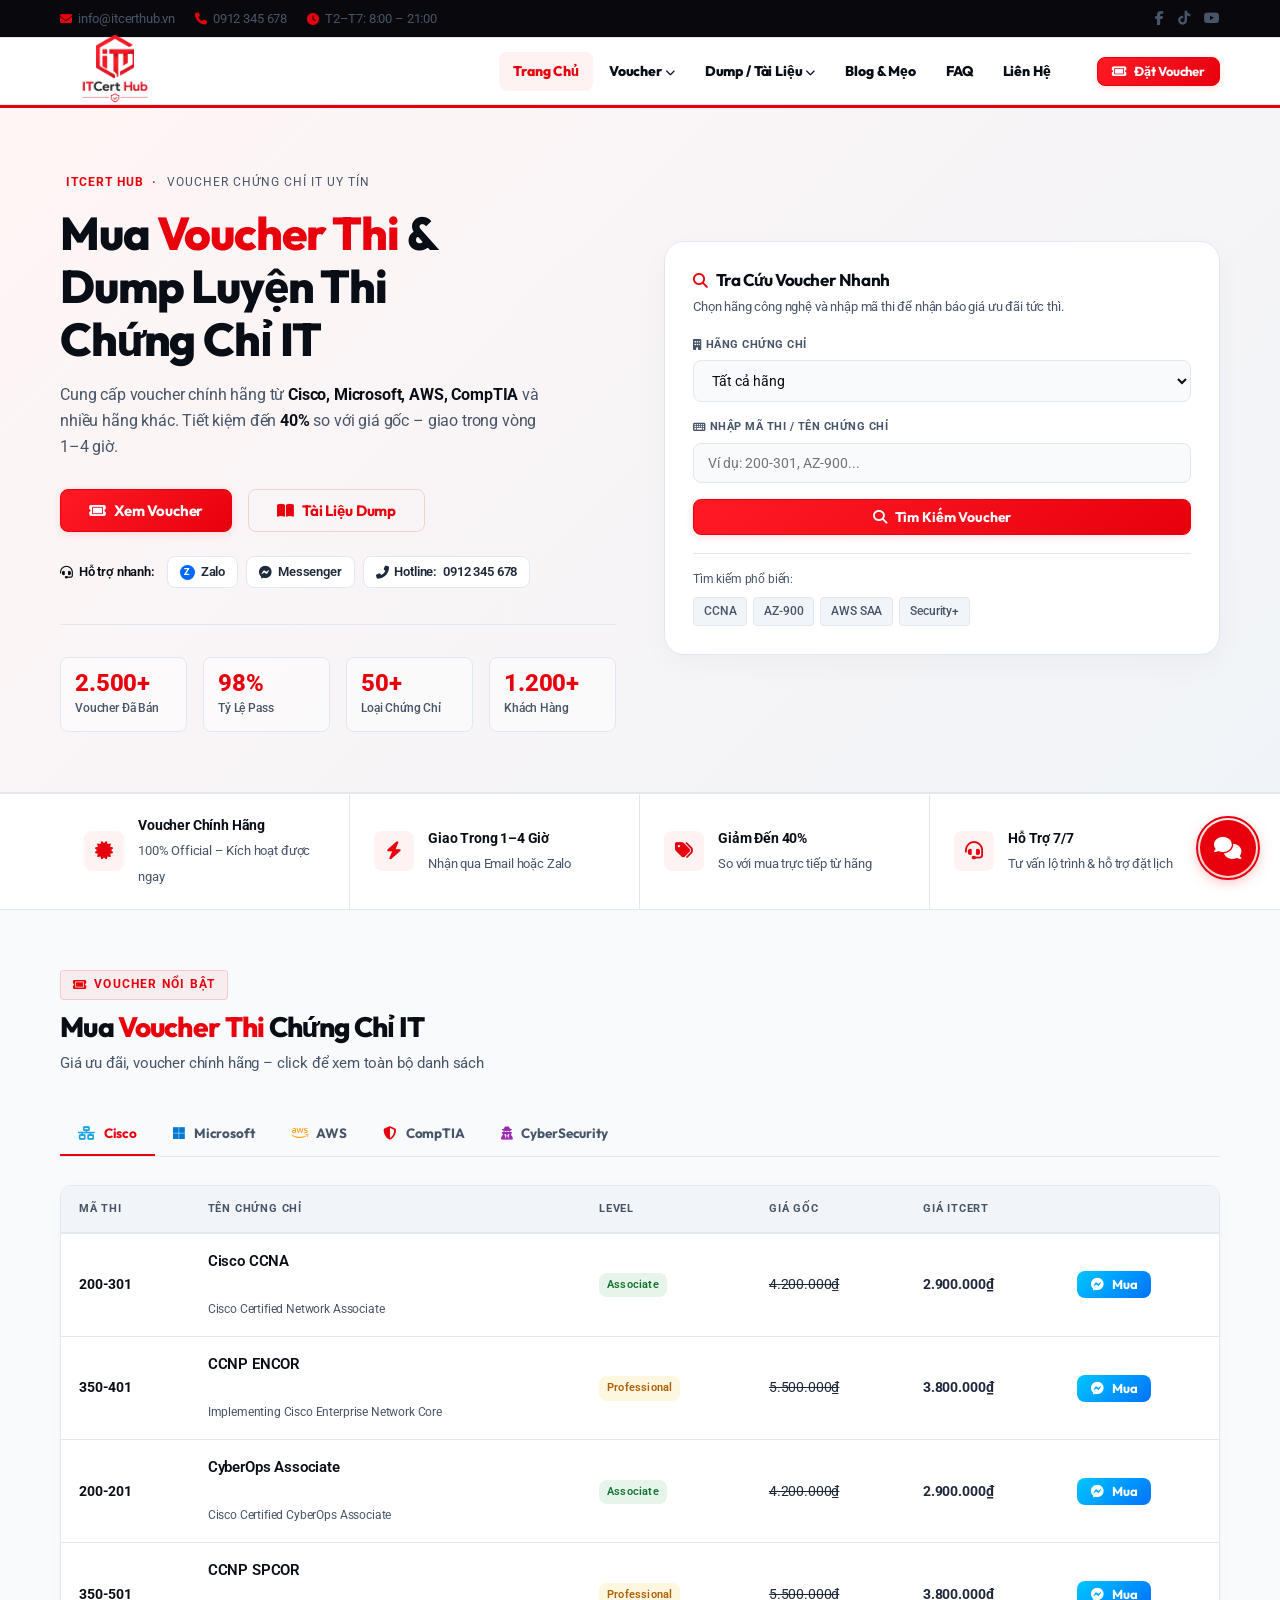
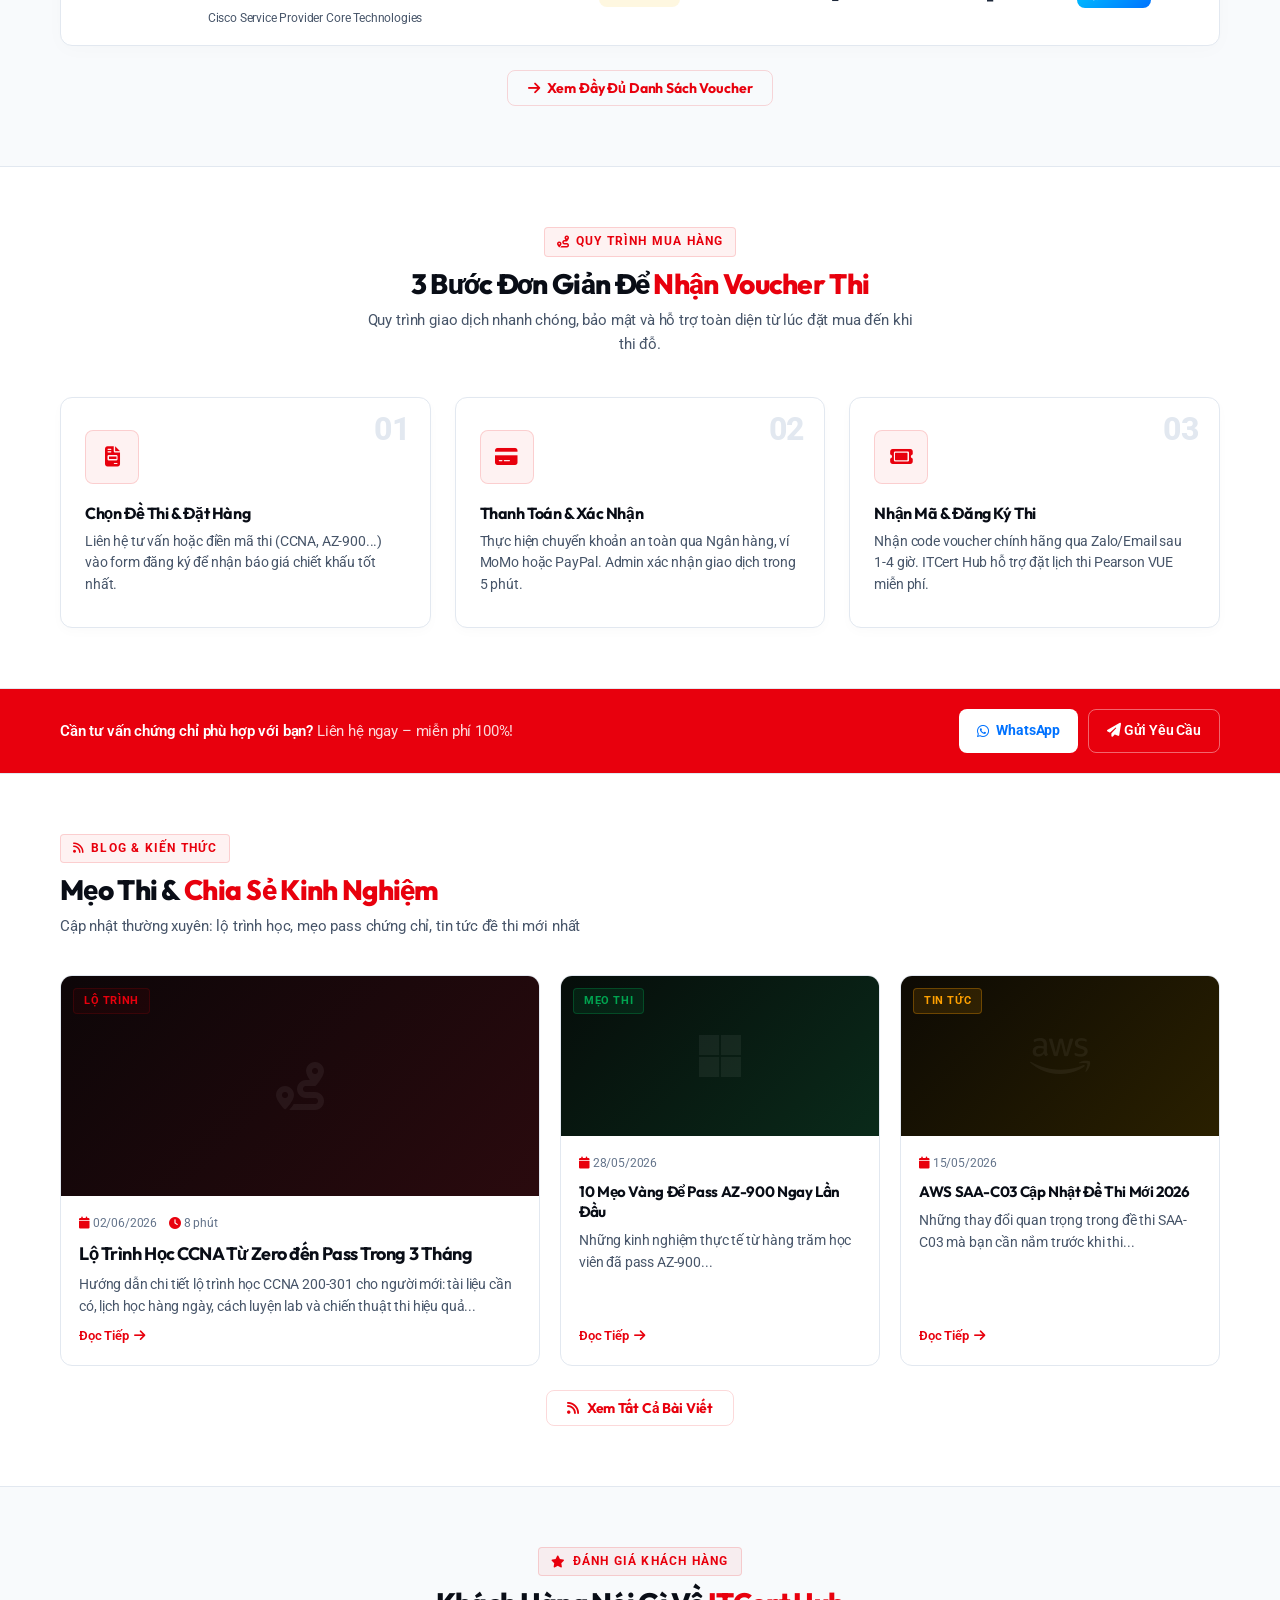
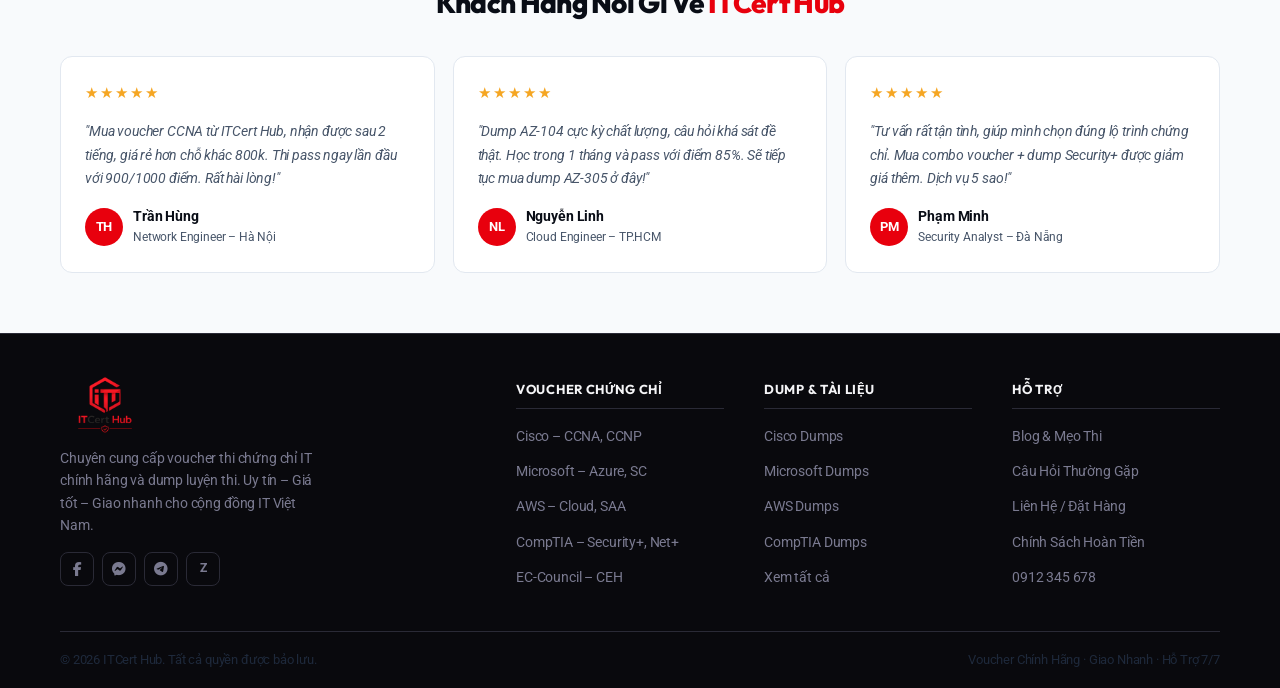
==== commit 256cbb28: ".none" ====
--- a/index.html
+++ b/index.html
@@ -290,11 +290,11 @@
 
     <!-- Vendor tabs -->
     <div class="home-vendor-tabs">
-      <button class="hvt-btn active" data-vendor="cisco">🔵 Cisco</button>
-      <button class="hvt-btn" data-vendor="microsoft">🪟 Microsoft</button>
-      <button class="hvt-btn" data-vendor="aws">🟠 AWS</button>
-      <button class="hvt-btn" data-vendor="comptia">🔴 CompTIA</button>
-      <button class="hvt-btn" data-vendor="security">🟣 CyberSecurity</button>
+      <button class="hvt-btn active" data-vendor="cisco"><i class="fas fa-network-wired" style="color:#1ca3e8; margin-right:6px;"></i> Cisco</button>
+      <button class="hvt-btn" data-vendor="microsoft"><i class="fab fa-microsoft" style="color:#0078d4; margin-right:6px;"></i> Microsoft</button>
+      <button class="hvt-btn" data-vendor="aws"><i class="fab fa-aws" style="color:#ff9900; margin-right:6px;"></i> AWS</button>
+      <button class="hvt-btn" data-vendor="comptia"><i class="fas fa-shield-alt" style="color:var(--red); margin-right:6px;"></i> CompTIA</button>
+      <button class="hvt-btn" data-vendor="security"><i class="fas fa-user-secret" style="color:#9c27b0; margin-right:6px;"></i> CyberSecurity</button>
     </div>
 
     <!-- Cisco Table -->
--- a/css/base.css
+++ b/css/base.css
@@ -1,3 +1,5 @@
+@import url('https://fonts.googleapis.com/css2?family=Outfit:wght@300;400;500;600;700;800;900&family=Roboto:wght@300;400;500;700;900&display=swap');
+
 /* =============================================
    base.css – Variables, Reset, Typography
    Dùng ở: TẤT CẢ các trang (load đầu tiên)
@@ -20,10 +22,10 @@
   --bg-hover:     #f1f5f9;
 
   /* Dark Text for Light Mode */
-  --text-white:   #0f172a;
-  --text-main:    #334155;
-  --text-muted:   #64748b;
-  --text-dim:     #94a3b8;
+  --text-white:   #090d16;
+  --text-main:    #1e293b;
+  --text-muted:   #475569;
+  --text-dim:     #64748b;
 
   /* Light Mode Borders */
   --border:       #e2e8f0;
@@ -43,7 +45,9 @@
   --r-xl:  20px;
 
   /* Font */
-  --font: 'Arial', -apple-system, BlinkMacSystemFont, 'Segoe UI', sans-serif;
+  --font-heading: 'Google Sans', 'Product Sans', 'Outfit', 'Roboto', -apple-system, BlinkMacSystemFont, 'Segoe UI', sans-serif;
+  --font-body: 'Roboto', -apple-system, BlinkMacSystemFont, 'Segoe UI', sans-serif;
+  --font: var(--font-body);
 
   /* Transitions */
   --ease: all 0.22s ease;
@@ -58,7 +62,7 @@
 
 html {
   scroll-behavior: smooth;
-  font-size: 15px;
+  font-size: 16px;
 }
 
 body {
@@ -66,7 +70,7 @@
   background: var(--bg-body);
   color: var(--text-main);
   line-height: 1.65;
-  -webkit-font-smoothing: antialiased;
+  letter-spacing: -0.01em;
   overflow-x: hidden;
 }
 
@@ -95,19 +99,25 @@
 
 /* ---------- Typography ---------- */
 h1, h2, h3, h4, h5 {
-  font-weight: 700;
-  line-height: 1.25;
+  font-family: var(--font-heading);
+  font-weight: 800; /* Heavier weight for premium modern feel */
+  line-height: 1.2;
   color: var(--text-white);
+  letter-spacing: -0.025em; /* Tight letter spacing for geometric feel */
+  text-rendering: optimizeLegibility;
 }
 
-h1 { font-size: clamp(26px, 4vw, 40px); }
-h2 { font-size: clamp(20px, 3vw, 30px); }
-h3 { font-size: clamp(16px, 2.5vw, 20px); }
-h4 { font-size: 16px; }
+h1 { font-size: clamp(28px, 4vw, 44px); }
+h2 { font-size: clamp(22px, 3vw, 32px); }
+h3 { font-size: clamp(17px, 2.5vw, 22px); }
+h4 { font-size: 16px; font-weight: 700; letter-spacing: -0.015em; }
 
-p { color: var(--text-main); }
+p {
+  color: var(--text-main);
+  font-family: var(--font-body);
+}
 
-strong { color: var(--text-white); font-weight: 600; }
+strong { color: var(--text-white); font-weight: 700; }
 
 /* ---------- Section Spacing ---------- */
 .section { padding: 60px 0; }
--- a/css/layout.css
+++ b/css/layout.css
@@ -97,15 +97,17 @@
   display: block;
   padding: 8px 14px;
   font-size: 14px;
-  font-weight: 500;
-  color: var(--text-muted);
+  font-weight: 800;
+  font-family: var(--font-heading);
+  letter-spacing: -0.01em;
+  color: var(--text-white);
   border-radius: var(--r-md);
   white-space: nowrap;
   position: relative;
 }
 
 .nav-link:hover {
-  color: var(--text-white);
+  color: var(--red);
   background: var(--bg-hover);
 }
 
--- a/css/components.css
+++ b/css/components.css
@@ -59,13 +59,14 @@
   gap: 8px;
   padding: 10px 20px;
   font-size: 14px;
-  font-weight: 600;
+  font-weight: 700;
   border-radius: var(--r-md);
   border: 1px solid transparent;
   cursor: pointer;
   transition: var(--ease);
   white-space: nowrap;
-  font-family: var(--font);
+  font-family: var(--font-heading);
+  letter-spacing: -0.01em;
   line-height: 1;
 }
 
--- a/css/home.css
+++ b/css/home.css
@@ -294,7 +294,7 @@
 .hvt-btn {
   padding: 12px 18px;
   font-size: 13.5px;
-  font-weight: 600;
+  font-weight: 700;
   color: var(--text-muted);
   border-bottom: 2px solid transparent;
   cursor: pointer;
@@ -302,7 +302,8 @@
   transition: var(--ease);
   background: none;
   border-top: none; border-left: none; border-right: none;
-  font-family: var(--font);
+  font-family: var(--font-heading);
+  letter-spacing: -0.01em;
 }
 
 .hvt-btn:hover { color: var(--text-white); }
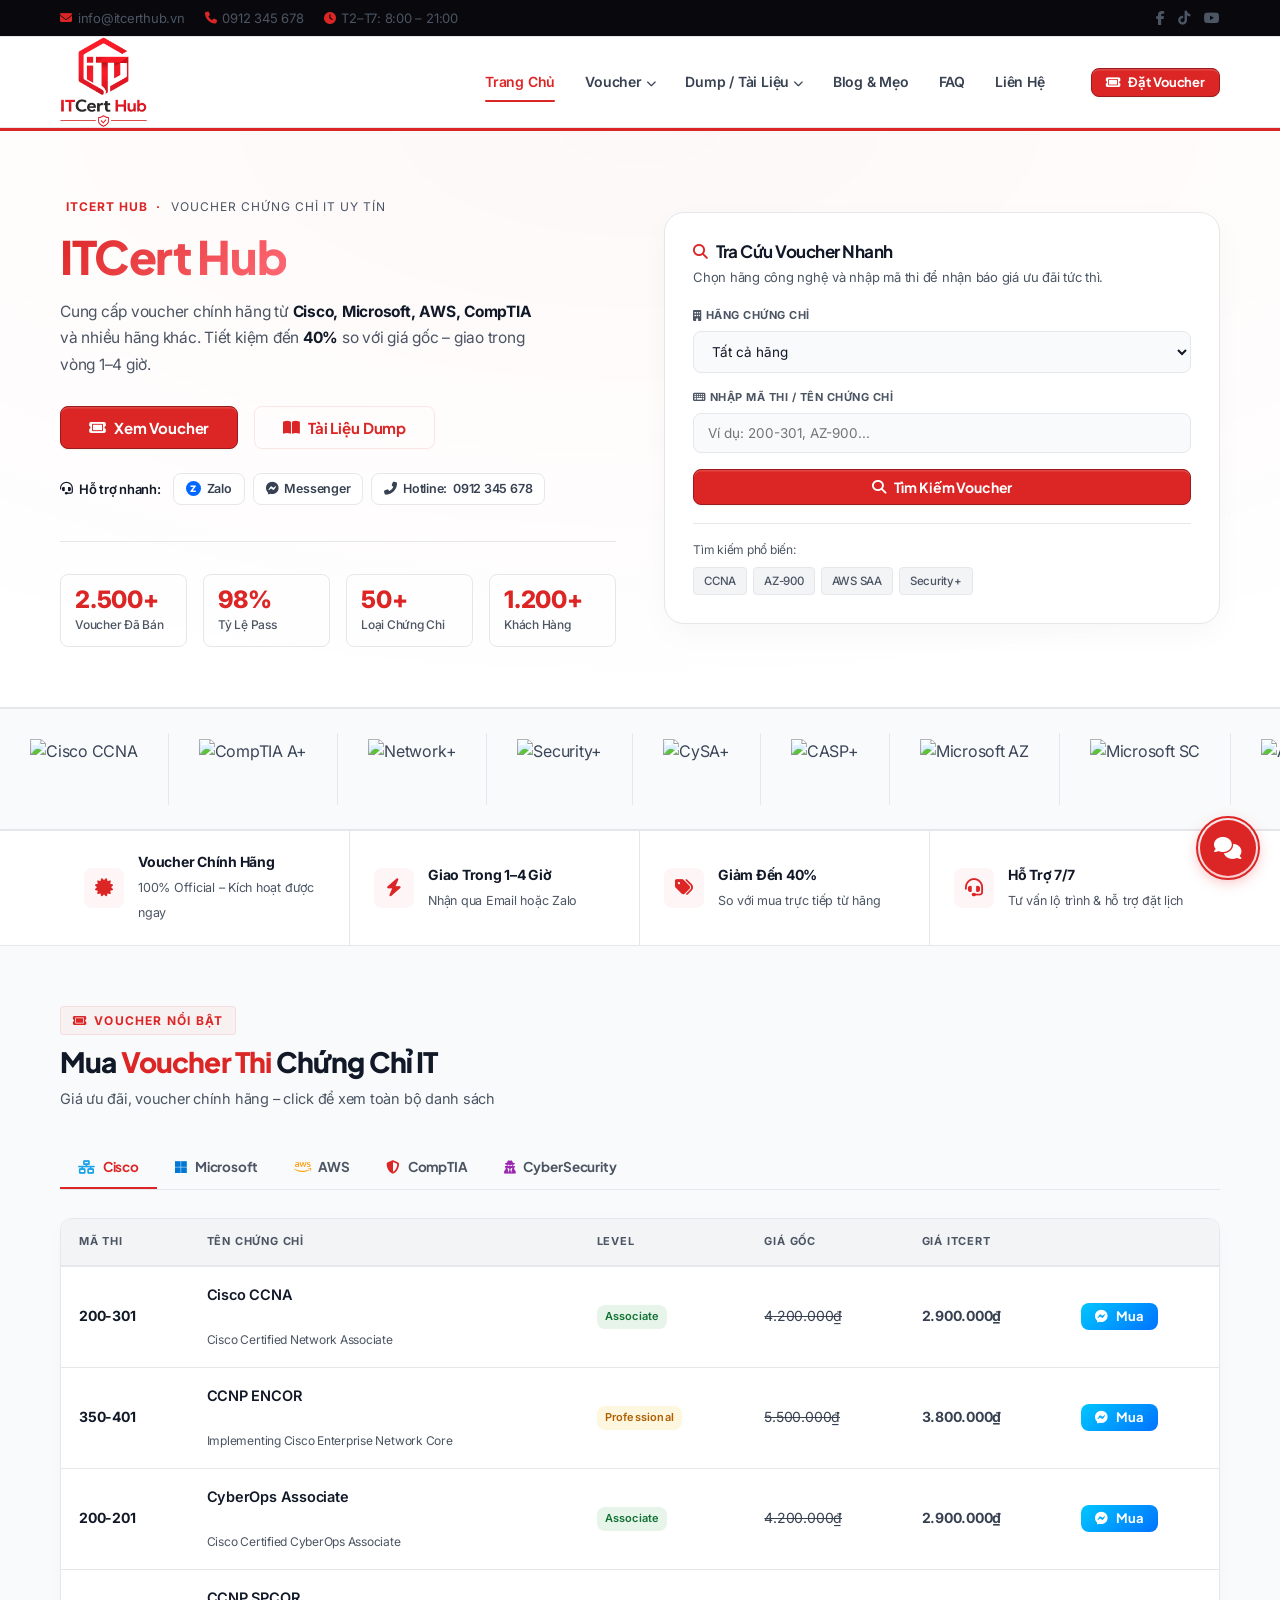
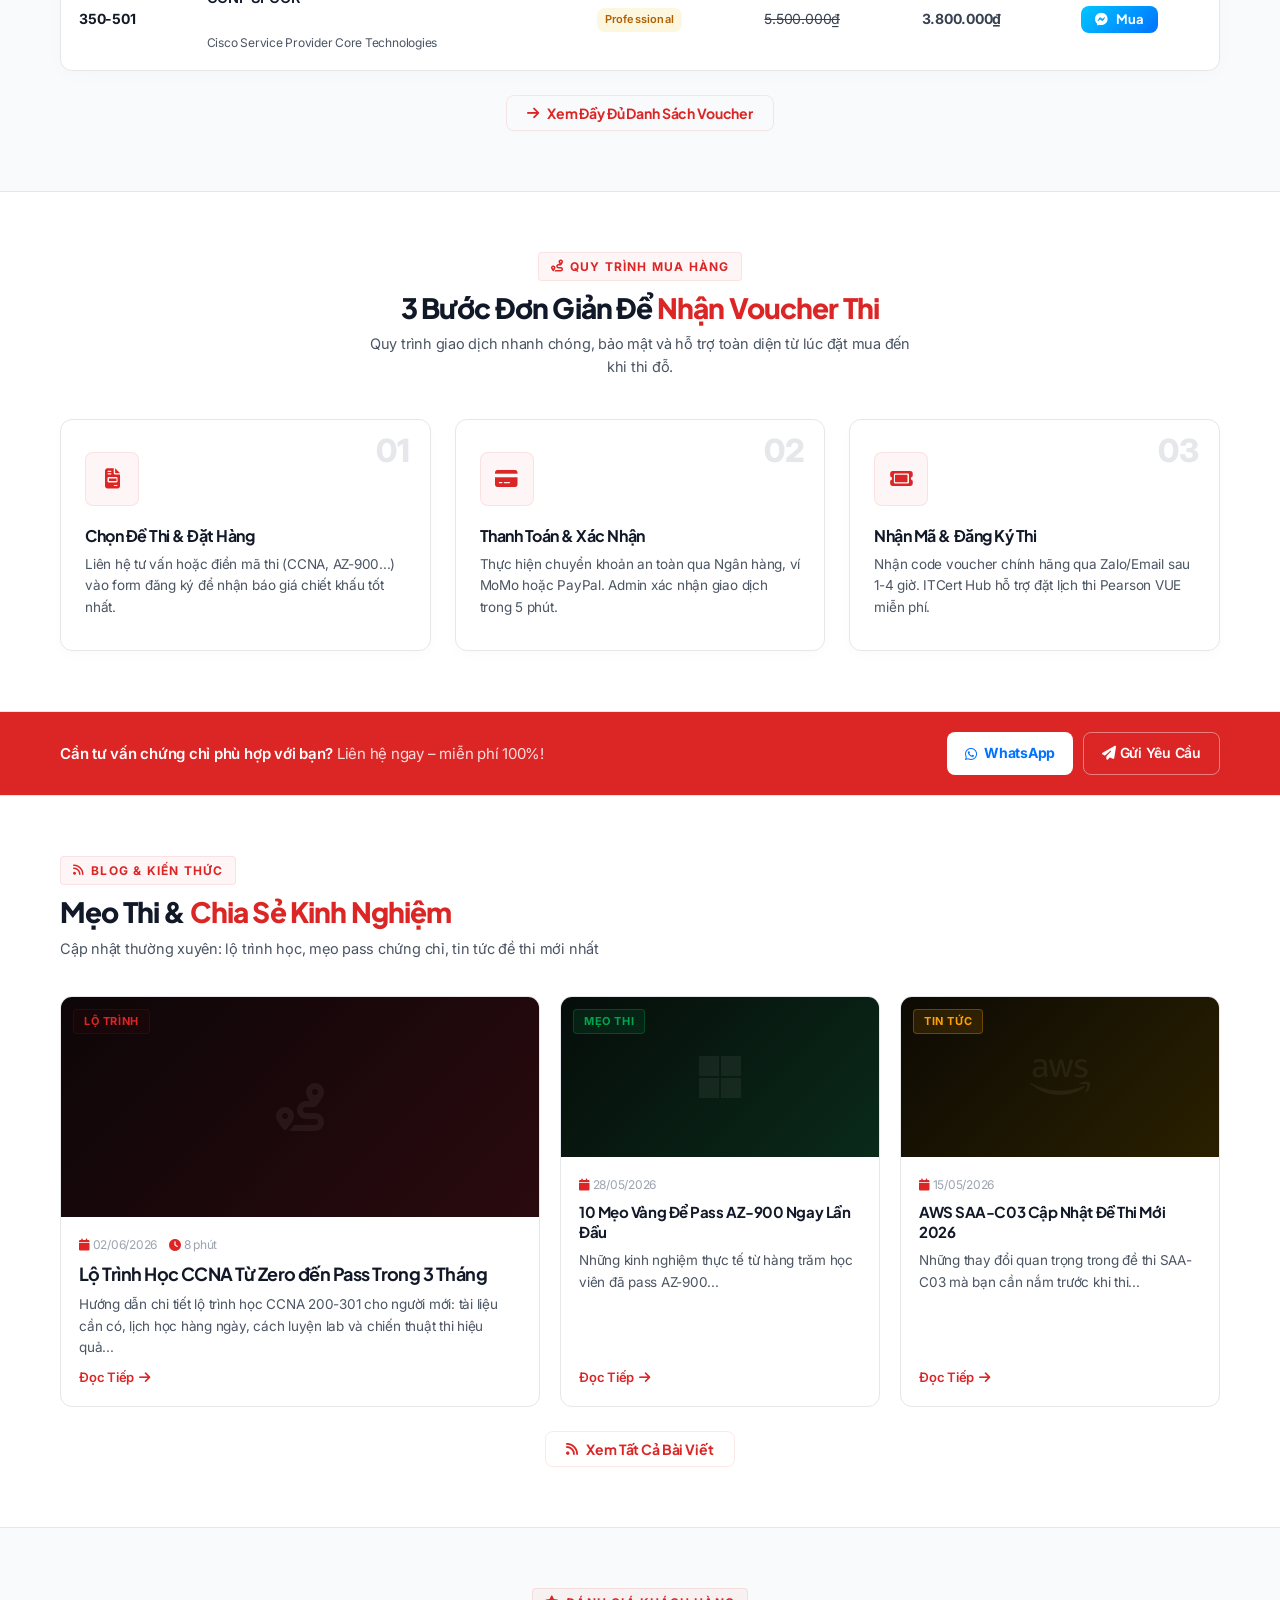
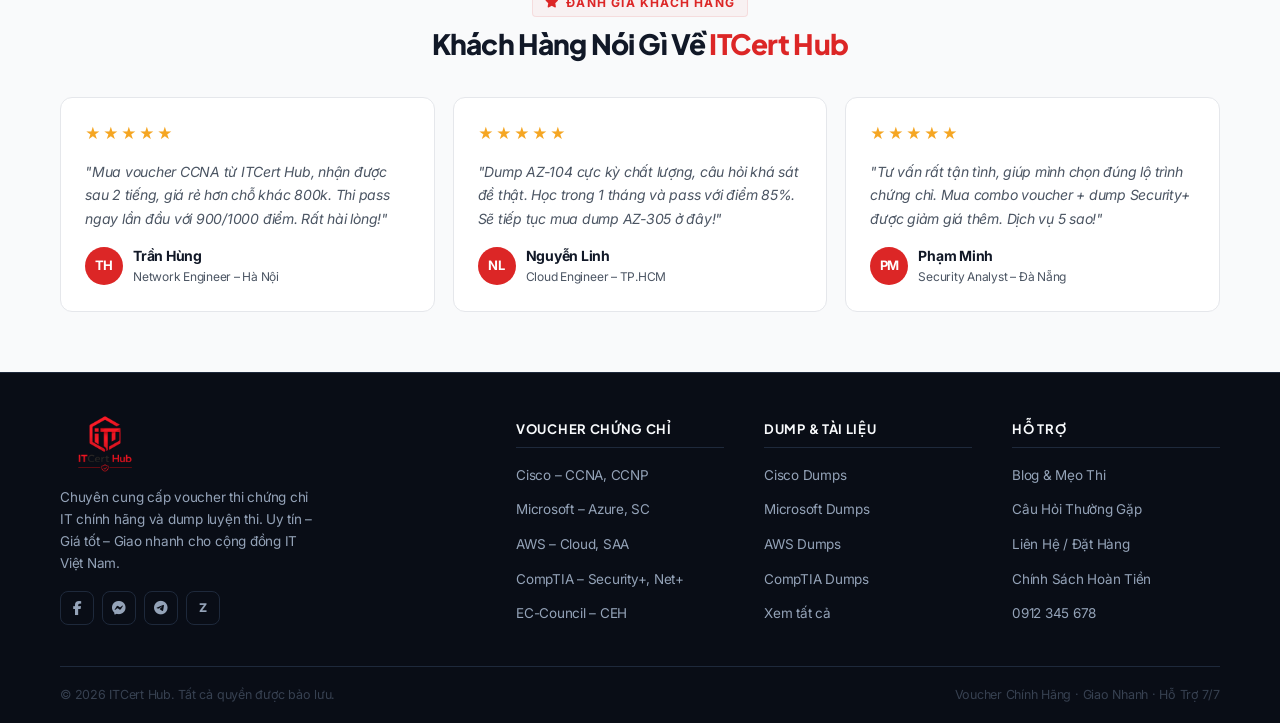
==== commit 880be4ef: "ui change" ====
--- a/index.html
+++ b/index.html
@@ -152,9 +152,7 @@
       </div>
 
       <h1>
-        Mua <span class="highlight">Voucher Thi</span> &<br/>
-        Dump Luyện Thi<br/>
-        Chứng Chỉ IT
+        <span class="highlight">ITCert Hub</span>
       </h1>
 
       <p class="hero-desc">
@@ -243,6 +241,62 @@
   </div>
 </section>
 
+<!-- ═══ CERT LOGO MARQUEE (tự cuộn) ═══ -->
+<div class="cert-marquee-wrap">
+  <div class="cert-marquee-track">
+    <!-- Track A -->
+    <div class="track-a">
+      <div class="cert-logo-item"><img src="https://titi-edu.com/wp-content/uploads/2025/05/cisco-ccna-course.webp" alt="Cisco CCNA" /></div>
+      <div class="cert-logo-item"><img src="https://titi-edu.com/wp-content/uploads/2025/04/01.SLIDER.png" alt="CompTIA A+" /></div>
+      <div class="cert-logo-item"><img src="https://titi-edu.com/wp-content/uploads/2025/04/02.SLIDER.png" alt="Network+" /></div>
+      <div class="cert-logo-item"><img src="https://titi-edu.com/wp-content/uploads/2025/04/03.SLIDER.png" alt="Security+" /></div>
+      <div class="cert-logo-item"><img src="https://titi-edu.com/wp-content/uploads/2025/04/04.SLIDER.png" alt="CySA+" /></div>
+      <div class="cert-logo-item"><img src="https://titi-edu.com/wp-content/uploads/2025/04/05.SLIDER.png" alt="CASP+" /></div>
+      <div class="cert-logo-item"><img src="https://titi-edu.com/wp-content/uploads/2025/04/08.SLIDER.png" alt="Microsoft AZ" /></div>
+      <div class="cert-logo-item"><img src="https://titi-edu.com/wp-content/uploads/2025/04/09.SLIDER.png" alt="Microsoft SC" /></div>
+      <div class="cert-logo-item"><img src="https://titi-edu.com/wp-content/uploads/2025/04/10.SLIDER.png" alt="AWS CLF" /></div>
+      <div class="cert-logo-item"><img src="https://titi-edu.com/wp-content/uploads/2025/04/12.SLIDER.png" alt="AWS SAA" /></div>
+      <div class="cert-logo-item"><img src="https://titi-edu.com/wp-content/uploads/2025/04/14.SLIDER.png" alt="Google Cloud" /></div>
+      <div class="cert-logo-item"><img src="https://titi-edu.com/wp-content/uploads/2025/04/15.SLIDER.png" alt="CEH" /></div>
+      <div class="cert-logo-item"><img src="https://titi-edu.com/wp-content/uploads/2025/04/16.SLIDER.png" alt="CCNP" /></div>
+      <div class="cert-logo-item"><img src="https://titi-edu.com/wp-content/uploads/2025/04/17.SLIDER.png" alt="CCIE" /></div>
+      <div class="cert-logo-item"><img src="https://titi-edu.com/wp-content/uploads/2025/04/18.SLIDER.png" alt="PMP" /></div>
+      <div class="cert-logo-item"><img src="https://titi-edu.com/wp-content/uploads/2025/04/19.SLIDER.png" alt="ITIL" /></div>
+      <div class="cert-logo-item"><img src="https://titi-edu.com/wp-content/uploads/2025/04/20.SLIDER.png" alt="ISC2" /></div>
+      <div class="cert-logo-item"><img src="https://titi-edu.com/wp-content/uploads/2025/04/21.SLIDER.png" alt="ISACA" /></div>
+      <div class="cert-logo-item"><img src="https://titi-edu.com/wp-content/uploads/2025/04/22.SLIDER.png" alt="Linux+" /></div>
+      <div class="cert-logo-item"><img src="https://titi-edu.com/wp-content/uploads/2025/04/23.SLIDER.png" alt="RHCSA" /></div>
+      <div class="cert-logo-item"><img src="https://titi-edu.com/wp-content/uploads/2025/04/24.SLIDER.png" alt="CCSP" /></div>
+      <div class="cert-logo-item"><img src="https://titi-edu.com/wp-content/uploads/2025/04/AWS-Certified-Solutions-Architect-Professional_badge.69d82ff1b2861e1089539ebba906c70b011b928a.png" alt="AWS SAP" /></div>
+    </div>
+    <!-- Track B: bản sao để loop liền mạch -->
+    <div class="track-b" aria-hidden="true">
+      <div class="cert-logo-item"><img src="https://titi-edu.com/wp-content/uploads/2025/05/cisco-ccna-course.webp" alt="" /></div>
+      <div class="cert-logo-item"><img src="https://titi-edu.com/wp-content/uploads/2025/04/01.SLIDER.png" alt="" /></div>
+      <div class="cert-logo-item"><img src="https://titi-edu.com/wp-content/uploads/2025/04/02.SLIDER.png" alt="" /></div>
+      <div class="cert-logo-item"><img src="https://titi-edu.com/wp-content/uploads/2025/04/03.SLIDER.png" alt="" /></div>
+      <div class="cert-logo-item"><img src="https://titi-edu.com/wp-content/uploads/2025/04/04.SLIDER.png" alt="" /></div>
+      <div class="cert-logo-item"><img src="https://titi-edu.com/wp-content/uploads/2025/04/05.SLIDER.png" alt="" /></div>
+      <div class="cert-logo-item"><img src="https://titi-edu.com/wp-content/uploads/2025/04/08.SLIDER.png" alt="" /></div>
+      <div class="cert-logo-item"><img src="https://titi-edu.com/wp-content/uploads/2025/04/09.SLIDER.png" alt="" /></div>
+      <div class="cert-logo-item"><img src="https://titi-edu.com/wp-content/uploads/2025/04/10.SLIDER.png" alt="" /></div>
+      <div class="cert-logo-item"><img src="https://titi-edu.com/wp-content/uploads/2025/04/12.SLIDER.png" alt="" /></div>
+      <div class="cert-logo-item"><img src="https://titi-edu.com/wp-content/uploads/2025/04/14.SLIDER.png" alt="" /></div>
+      <div class="cert-logo-item"><img src="https://titi-edu.com/wp-content/uploads/2025/04/15.SLIDER.png" alt="" /></div>
+      <div class="cert-logo-item"><img src="https://titi-edu.com/wp-content/uploads/2025/04/16.SLIDER.png" alt="" /></div>
+      <div class="cert-logo-item"><img src="https://titi-edu.com/wp-content/uploads/2025/04/17.SLIDER.png" alt="" /></div>
+      <div class="cert-logo-item"><img src="https://titi-edu.com/wp-content/uploads/2025/04/18.SLIDER.png" alt="" /></div>
+      <div class="cert-logo-item"><img src="https://titi-edu.com/wp-content/uploads/2025/04/19.SLIDER.png" alt="" /></div>
+      <div class="cert-logo-item"><img src="https://titi-edu.com/wp-content/uploads/2025/04/20.SLIDER.png" alt="" /></div>
+      <div class="cert-logo-item"><img src="https://titi-edu.com/wp-content/uploads/2025/04/21.SLIDER.png" alt="" /></div>
+      <div class="cert-logo-item"><img src="https://titi-edu.com/wp-content/uploads/2025/04/22.SLIDER.png" alt="" /></div>
+      <div class="cert-logo-item"><img src="https://titi-edu.com/wp-content/uploads/2025/04/23.SLIDER.png" alt="" /></div>
+      <div class="cert-logo-item"><img src="https://titi-edu.com/wp-content/uploads/2025/04/24.SLIDER.png" alt="" /></div>
+      <div class="cert-logo-item"><img src="https://titi-edu.com/wp-content/uploads/2025/04/AWS-Certified-Solutions-Architect-Professional_badge.69d82ff1b2861e1089539ebba906c70b011b928a.png" alt="" /></div>
+    </div>
+  </div>
+</div>
+
 <!-- ═══ FEATURES STRIP ═══ -->
 <div class="features-strip">
   <div class="container">
--- a/css/base.css
+++ b/css/base.css
@@ -1,4 +1,4 @@
-@import url('https://fonts.googleapis.com/css2?family=Outfit:wght@300;400;500;600;700;800;900&family=Roboto:wght@300;400;500;700;900&display=swap');
+@import url('https://fonts.googleapis.com/css2?family=Inter:wght@300;400;500;600;700;800&family=Plus+Jakarta+Sans:wght@300;400;500;600;700;800;900&display=swap');
 
 /* =============================================
    base.css – Variables, Reset, Typography
@@ -8,28 +8,29 @@
 /* ---------- CSS Variables ---------- */
 :root {
   /* Brand Colors */
-  --red:          #e8000d;
-  --red-dark:     #b50009;
-  --red-light:    #ff3340;
-  --red-bg:       rgba(232, 0, 13, 0.05);
-  --red-border:   rgba(232, 0, 13, 0.15);
+  --red:          #dc2626; /* Sleek, professional crimson red */
+  --red-dark:     #991b1b;
+  --red-light:    #ef4444;
+  --red-bg:       rgba(220, 38, 38, 0.04);
+  --red-border:   rgba(220, 38, 38, 0.1);
 
   /* Light Backgrounds */
-  --bg-body:      #f8fafc;
+  --bg-body:      #f9fafb; /* Minimalist off-white background */
   --bg-section:   #ffffff;
   --bg-card:      #ffffff;
   --bg-input:     #ffffff;
-  --bg-hover:     #f1f5f9;
+  --bg-hover:     #f3f4f6;
+  --bg-hero:      radial-gradient(100% 100% at 50% 0%, rgba(220, 38, 38, 0.03) 0%, rgba(255, 255, 255, 0) 100%), #ffffff;
 
-  /* Dark Text for Light Mode */
-  --text-white:   #090d16;
-  --text-main:    #1e293b;
-  --text-muted:   #475569;
-  --text-dim:     #64748b;
+  /* Premium neutral text colors for high readability */
+  --text-white:   #111827; /* Deep charcoal for headings */
+  --text-main:    #374151; /* Clean slate-gray for body text */
+  --text-muted:   #4b5563;
+  --text-dim:     #9ca3af;
 
-  /* Light Mode Borders */
-  --border:       #e2e8f0;
-  --border-light: #f1f5f9;
+  /* Sophisticated borders */
+  --border:       #e5e7eb;
+  --border-light: #f3f4f6;
 
   /* Spacing */
   --gap-xs:  8px;
@@ -44,13 +45,13 @@
   --r-lg:  12px;
   --r-xl:  20px;
 
-  /* Font */
-  --font-heading: 'Google Sans', 'Product Sans', 'Outfit', 'Roboto', -apple-system, BlinkMacSystemFont, 'Segoe UI', sans-serif;
-  --font-body: 'Roboto', -apple-system, BlinkMacSystemFont, 'Segoe UI', sans-serif;
+  /* Font Stack (Plus Jakarta Sans & Inter) */
+  --font-heading: 'Plus Jakarta Sans', -apple-system, BlinkMacSystemFont, 'Segoe UI', sans-serif;
+  --font-body: 'Inter', -apple-system, BlinkMacSystemFont, 'Segoe UI', sans-serif;
   --font: var(--font-body);
 
   /* Transitions */
-  --ease: all 0.22s ease;
+  --ease: all 0.22s cubic-bezier(0.4, 0, 0.2, 1);
 }
 
 /* ---------- Reset ---------- */
@@ -69,8 +70,8 @@
   font-family: var(--font);
   background: var(--bg-body);
   color: var(--text-main);
-  line-height: 1.65;
-  letter-spacing: -0.01em;
+  line-height: 1.6;
+  letter-spacing: -0.015em;
   overflow-x: hidden;
 }
 
@@ -101,9 +102,9 @@
 h1, h2, h3, h4, h5 {
   font-family: var(--font-heading);
   font-weight: 800; /* Heavier weight for premium modern feel */
-  line-height: 1.2;
+  line-height: 1.25;
   color: var(--text-white);
-  letter-spacing: -0.025em; /* Tight letter spacing for geometric feel */
+  letter-spacing: -0.03em; /* Tight letter spacing for geometric feel */
   text-rendering: optimizeLegibility;
 }
 
--- a/css/layout.css
+++ b/css/layout.css
@@ -31,7 +31,10 @@
   gap: 6px;
 }
 
-.topbar-left i { color: var(--red); font-size: 12px; }
+.topbar-left i {
+  color: var(--red);
+  font-size: 12px;
+}
 
 .topbar-right {
   display: flex;
@@ -44,7 +47,9 @@
   font-size: 14px;
 }
 
-.topbar-right a:hover { color: var(--red); }
+.topbar-right a:hover {
+  color: var(--red);
+}
 
 /* ===== HEADER ===== */
 .header {
@@ -60,13 +65,13 @@
 
 .header.scrolled {
   border-bottom-color: var(--red-border);
-  box-shadow: 0 2px 20px rgba(0,0,0,0.05);
+  box-shadow: 0 2px 20px rgba(0, 0, 0, 0.05);
 }
 
 .header-inner {
   display: flex;
   align-items: center;
-  height: 66px;
+  height: 90px;
   gap: 32px;
 }
 
@@ -74,18 +79,24 @@
 .logo {
   flex-shrink: 0;
   display: flex;
-  align-items: center;
+  align-items: flex-start;
+  height: 90px;
+  width: 88px;
+  overflow: hidden;
 }
 
 .logo img {
-  height: 110px;
+  height: 145px;
   width: auto;
-  margin-top: -20px;
-  margin-bottom: -20px;
+  margin-top: -24px;
+  margin-left: -29px;
+  max-width: none;
 }
 
 /* Nav */
-.nav { margin-left: auto; }
+.nav {
+  margin-left: auto;
+}
 
 .nav-list {
   display: flex;
@@ -95,29 +106,53 @@
 
 .nav-link {
   display: block;
-  padding: 8px 14px;
+  padding: 10px 14px;
   font-size: 14px;
-  font-weight: 800;
-  font-family: var(--font-heading);
-  letter-spacing: -0.01em;
-  color: var(--text-white);
-  border-radius: var(--r-md);
+  font-weight: 600;
+  font-family: var(--font-body);
+  letter-spacing: -0.015em;
+  color: var(--text-main);
   white-space: nowrap;
   position: relative;
+  transition: color 0.22s cubic-bezier(0.4, 0, 0.2, 1);
+}
+
+.nav-link::after {
+  content: '';
+  position: absolute;
+  bottom: 2px;
+  left: 14px;
+  right: 14px;
+  height: 2px;
+  background: var(--red);
+  border-radius: 2px;
+  transform: scaleX(0);
+  transition: transform 0.24s cubic-bezier(0.4, 0, 0.2, 1);
+  transform-origin: center;
 }
 
 .nav-link:hover {
   color: var(--red);
-  background: var(--bg-hover);
+  background: transparent;
+}
+
+.nav-link:hover::after {
+  transform: scaleX(1);
 }
 
 .nav-link.active {
   color: var(--red);
-  background: var(--red-bg);
+  background: transparent;
+}
+
+.nav-link.active::after {
+  transform: scaleX(1);
 }
 
 /* Dropdown */
-.has-dropdown { position: relative; }
+.has-dropdown {
+  position: relative;
+}
 
 .dropdown {
   position: absolute;
@@ -132,7 +167,7 @@
   visibility: hidden;
   transform: translateY(-6px);
   transition: var(--ease);
-  box-shadow: 0 8px 32px rgba(0,0,0,0.08);
+  box-shadow: 0 8px 32px rgba(0, 0, 0, 0.08);
   z-index: 100;
 }
 
@@ -202,11 +237,13 @@
   display: none;
   position: fixed;
   inset: 0;
-  background: rgba(0,0,0,0.7);
+  background: rgba(0, 0, 0, 0.7);
   z-index: 150;
 }
 
-.nav-overlay.open { display: block; }
+.nav-overlay.open {
+  display: block;
+}
 
 /* Mobile Nav Panel */
 .nav-panel {
@@ -226,7 +263,9 @@
   gap: 4px;
 }
 
-.nav-panel.open { right: 0; }
+.nav-panel.open {
+  right: 0;
+}
 
 .nav-panel-close {
   align-self: flex-end;
@@ -246,17 +285,20 @@
   border-radius: 0;
 }
 
-.nav-panel .nav-link:hover { color: var(--red); background: none; }
+.nav-panel .nav-link:hover {
+  color: var(--red);
+  background: none;
+}
 
 /* ===== FOOTER ===== */
 .footer {
-  --border: #2a2a36;
-  --text-white: #f4f4f6;
-  --text-muted: #7a7a90;
-  --text-dim: #4a4a5a;
-  --red-bg: rgba(232, 0, 13, 0.08);
-
-  background: #09090d;
+  --border: #1e293b;
+  --text-white: #f8fafc;
+  --text-muted: #94a3b8;
+  --text-dim: #64748b;
+  --red-bg: rgba(220, 38, 38, 0.08);
+
+  background: #090d16;
   border-top: 1px solid var(--border);
   padding-top: 48px;
 }
@@ -328,7 +370,9 @@
   color: var(--text-muted);
 }
 
-.footer-col a:hover { color: var(--red); }
+.footer-col a:hover {
+  color: var(--red);
+}
 
 .footer-bottom {
   border-top: 1px solid var(--border);
@@ -381,8 +425,15 @@
 }
 
 @keyframes pulse-ring {
-  0% { transform: scale(0.9); opacity: 1; }
-  100% { transform: scale(1.3); opacity: 0; }
+  0% {
+    transform: scale(0.9);
+    opacity: 1;
+  }
+
+  100% {
+    transform: scale(1.3);
+    opacity: 0;
+  }
 }
 
 /* Chat Popup Window */
@@ -534,6 +585,7 @@
 .sc-zalo {
   border-left: 3px solid #0068ff;
 }
+
 .sc-zalo .sc-icon {
   background: #0068ff;
   font-size: 11px;
@@ -543,6 +595,7 @@
 .sc-messenger {
   border-left: 3px solid #00c6ff;
 }
+
 .sc-messenger i {
   background: linear-gradient(135deg, #00c6ff 0%, #0072ff 100%);
 }
@@ -550,6 +603,7 @@
 .sc-fanpage {
   border-left: 3px solid #1877f2;
 }
+
 .sc-fanpage i {
   background: #1877f2;
 }
@@ -557,6 +611,7 @@
 .sc-wa {
   border-left: 3px solid #25d366;
 }
+
 .sc-wa i {
   background: #25d366;
 }
@@ -605,7 +660,7 @@
   opacity: 0;
   pointer-events: none;
   transition: var(--ease);
-  box-shadow: 0 4px 16px rgba(232,0,13,0.4);
+  box-shadow: 0 4px 16px rgba(232, 0, 13, 0.4);
 }
 
 .back-to-top.show {
@@ -613,7 +668,10 @@
   pointer-events: auto;
 }
 
-.back-to-top:hover { background: var(--red-dark); transform: translateY(-2px); }
+.back-to-top:hover {
+  background: var(--red-dark);
+  transform: translateY(-2px);
+}
 
 /* ===== PAGE HERO (shared) ===== */
 .page-hero {
@@ -643,34 +701,141 @@
   margin-bottom: 14px;
 }
 
-.breadcrumb a { color: var(--text-muted); }
-.breadcrumb a:hover { color: var(--red); }
-.breadcrumb i { font-size: 11px; }
+.breadcrumb a {
+  color: var(--text-muted);
+}
+
+.breadcrumb a:hover {
+  color: var(--red);
+}
+
+.breadcrumb i {
+  font-size: 11px;
+}
 
 /* ===== RESPONSIVE ===== */
 @media (max-width: 1024px) {
-  .footer-grid { grid-template-columns: 1fr 1fr; }
+  .footer-grid {
+    grid-template-columns: 1fr 1fr;
+  }
 }
 
 @media (max-width: 768px) {
-  .topbar { display: none; }
-
-  .nav { display: none; }
-  .hamburger { display: flex; }
-
-  .header-inner { height: 58px; }
+  .topbar {
+    display: none;
+  }
+
+  .nav {
+    display: none;
+  }
+
+  .hamburger {
+    display: flex;
+  }
+
+  .header-inner {
+    height: 76px;
+  }
+
+  .logo {
+    height: 76px;
+    width: 74px;
+    align-items: flex-start;
+  }
   .logo img {
-    height: 80px;
-    margin-top: -18px;
-    margin-bottom: -18px;
-  }
-
-  .footer-grid { grid-template-columns: 1fr 1fr; gap: 24px; }
-  .footer-bottom { flex-direction: column; gap: 6px; text-align: center; }
-
-  .social-float { display: none; }
+    height: 122px;
+    margin-top: -21px;
+    margin-left: -24px;
+  }
+
+  .footer-grid {
+    grid-template-columns: 1fr 1fr;
+    gap: 24px;
+  }
+
+  .footer-bottom {
+    flex-direction: column;
+    gap: 6px;
+    text-align: center;
+  }
+
+  .social-float {
+    display: none;
+  }
 }
 
 @media (max-width: 540px) {
-  .footer-grid { grid-template-columns: 1fr; }
-}
+  .footer-grid {
+    grid-template-columns: 1fr;
+  }
+}
+
+/* ===== CERT LOGO MARQUEE (Shared Component) ===== */
+.cert-marquee-wrap {
+  background: var(--bg-body);
+  border-top: 1px solid var(--border);
+  border-bottom: 1px solid var(--border);
+  padding: 24px 0;
+  overflow: hidden;
+}
+
+.cert-marquee-track {
+  display: flex;
+  gap: 0;
+  width: max-content;
+  animation: marquee-scroll 35s linear infinite;
+}
+
+.cert-marquee-track:hover {
+  animation-play-state: paused;
+}
+
+.cert-marquee-wrap .track-a,
+.cert-marquee-wrap .track-b {
+  display: flex;
+  gap: 0;
+  flex-shrink: 0;
+}
+
+.cert-logo-item {
+  display: flex;
+  align-items: center;
+  justify-content: center;
+  padding: 6px 30px;
+  border-right: 1px solid var(--border);
+  flex-shrink: 0;
+  transition: transform 0.22s cubic-bezier(0.16, 1, 0.3, 1);
+}
+
+.cert-logo-item:hover {
+  transform: translateY(-2px);
+}
+
+.cert-logo-item img {
+  height: 60px;
+  width: auto;
+  object-fit: contain;
+  filter: brightness(1.1) contrast(1.02);
+  transition: filter 0.22s ease, transform 0.22s ease;
+}
+
+.cert-logo-item:hover img {
+  filter: brightness(1.25) contrast(1.05);
+}
+
+@keyframes marquee-scroll {
+  0%   { transform: translateX(0); }
+  100% { transform: translateX(-50%); }
+}
+
+@media (max-width: 768px) {
+  .cert-marquee-wrap {
+    padding: 16px 0;
+  }
+  .cert-logo-item {
+    padding: 6px 20px;
+  }
+  .cert-logo-item img {
+    height: 44px;
+  }
+}
--- a/css/components.css
+++ b/css/components.css
@@ -72,16 +72,19 @@
 
 /* Primary – đỏ đặc */
 .btn-primary {
-  background: linear-gradient(135deg, #ff1a26 0%, #e8000d 100%);
+  background: var(--red);
   color: #fff;
-  border-color: var(--red);
-  box-shadow: 0 2px 8px rgba(232, 0, 13, 0.12);
+  border-color: var(--red-dark);
+  box-shadow: inset 0 1.5px 0 rgba(255, 255, 255, 0.15), 0 1px 2px rgba(0, 0, 0, 0.05);
 }
 .btn-primary:hover {
-  background: linear-gradient(135deg, #e8000d 0%, #b50009 100%);
+  background: var(--red-dark);
   border-color: var(--red-dark);
-  transform: translateY(-1.5px);
-  box-shadow: 0 4px 14px rgba(232, 0, 13, 0.22);
+  transform: translateY(-1px);
+  box-shadow: inset 0 1.5px 0 rgba(255, 255, 255, 0.1), 0 4px 12px rgba(220, 38, 38, 0.15);
+}
+.btn-primary:active {
+  transform: translateY(0);
 }
 
 /* Outline – viền đỏ */
@@ -89,22 +92,32 @@
   background: transparent;
   color: var(--red);
   border-color: var(--red-border);
+  box-shadow: 0 1px 2px rgba(0, 0, 0, 0.02);
 }
 .btn-outline:hover {
   background: var(--red-bg);
   border-color: var(--red);
+  transform: translateY(-1px);
+}
+.btn-outline:active {
+  transform: translateY(0);
 }
 
 /* Ghost – viền xám */
 .btn-ghost {
   background: transparent;
-  color: var(--text-muted);
+  color: var(--text-main);
   border-color: var(--border);
+  box-shadow: 0 1px 2px rgba(0, 0, 0, 0.02);
 }
 .btn-ghost:hover {
   background: var(--bg-hover);
   color: var(--text-white);
-  border-color: var(--border-light);
+  border-color: var(--border);
+  transform: translateY(-1px);
+}
+.btn-ghost:active {
+  transform: translateY(0);
 }
 
 /* Messenger */
@@ -232,13 +245,16 @@
   background: var(--bg-card);
   border: 1px solid var(--border);
   border-radius: var(--r-lg);
-  transition: var(--ease);
+  box-shadow: 0 1px 3px rgba(0, 0, 0, 0.01), 0 1px 2px rgba(0, 0, 0, 0.02);
+  transition: transform 0.24s cubic-bezier(0.16, 1, 0.3, 1),
+              box-shadow 0.24s cubic-bezier(0.16, 1, 0.3, 1),
+              border-color 0.24s cubic-bezier(0.16, 1, 0.3, 1);
 }
 
 .card:hover {
-  border-color: var(--border-light);
-  transform: translateY(-2px);
-  box-shadow: 0 6px 24px rgba(0,0,0,0.06);
+  border-color: var(--border);
+  transform: translateY(-4px);
+  box-shadow: 0 12px 30px -10px rgba(0, 0, 0, 0.06), 0 8px 16px -8px rgba(0, 0, 0, 0.04);
 }
 
 /* ===== SEARCH BOX ===== */
--- a/css/home.css
+++ b/css/home.css
@@ -4,7 +4,7 @@
 
 /* ===== HERO ===== */
 .hero {
-  background: linear-gradient(135deg, #fff5f5 0%, #f0f4f8 100%);
+  background: var(--bg-hero);
   border-bottom: 1px solid var(--border);
   padding: 60px 0;
   position: relative;
@@ -49,7 +49,11 @@
   margin-bottom: 16px;
 }
 
-.hero h1 .highlight { color: var(--red); }
+.hero h1 .highlight {
+  background: linear-gradient(135deg, var(--red) 0%, #ff6b76 100%);
+  -webkit-background-clip: text;
+  -webkit-text-fill-color: transparent;
+}
 
 .hero-desc {
   font-size: 15.5px;
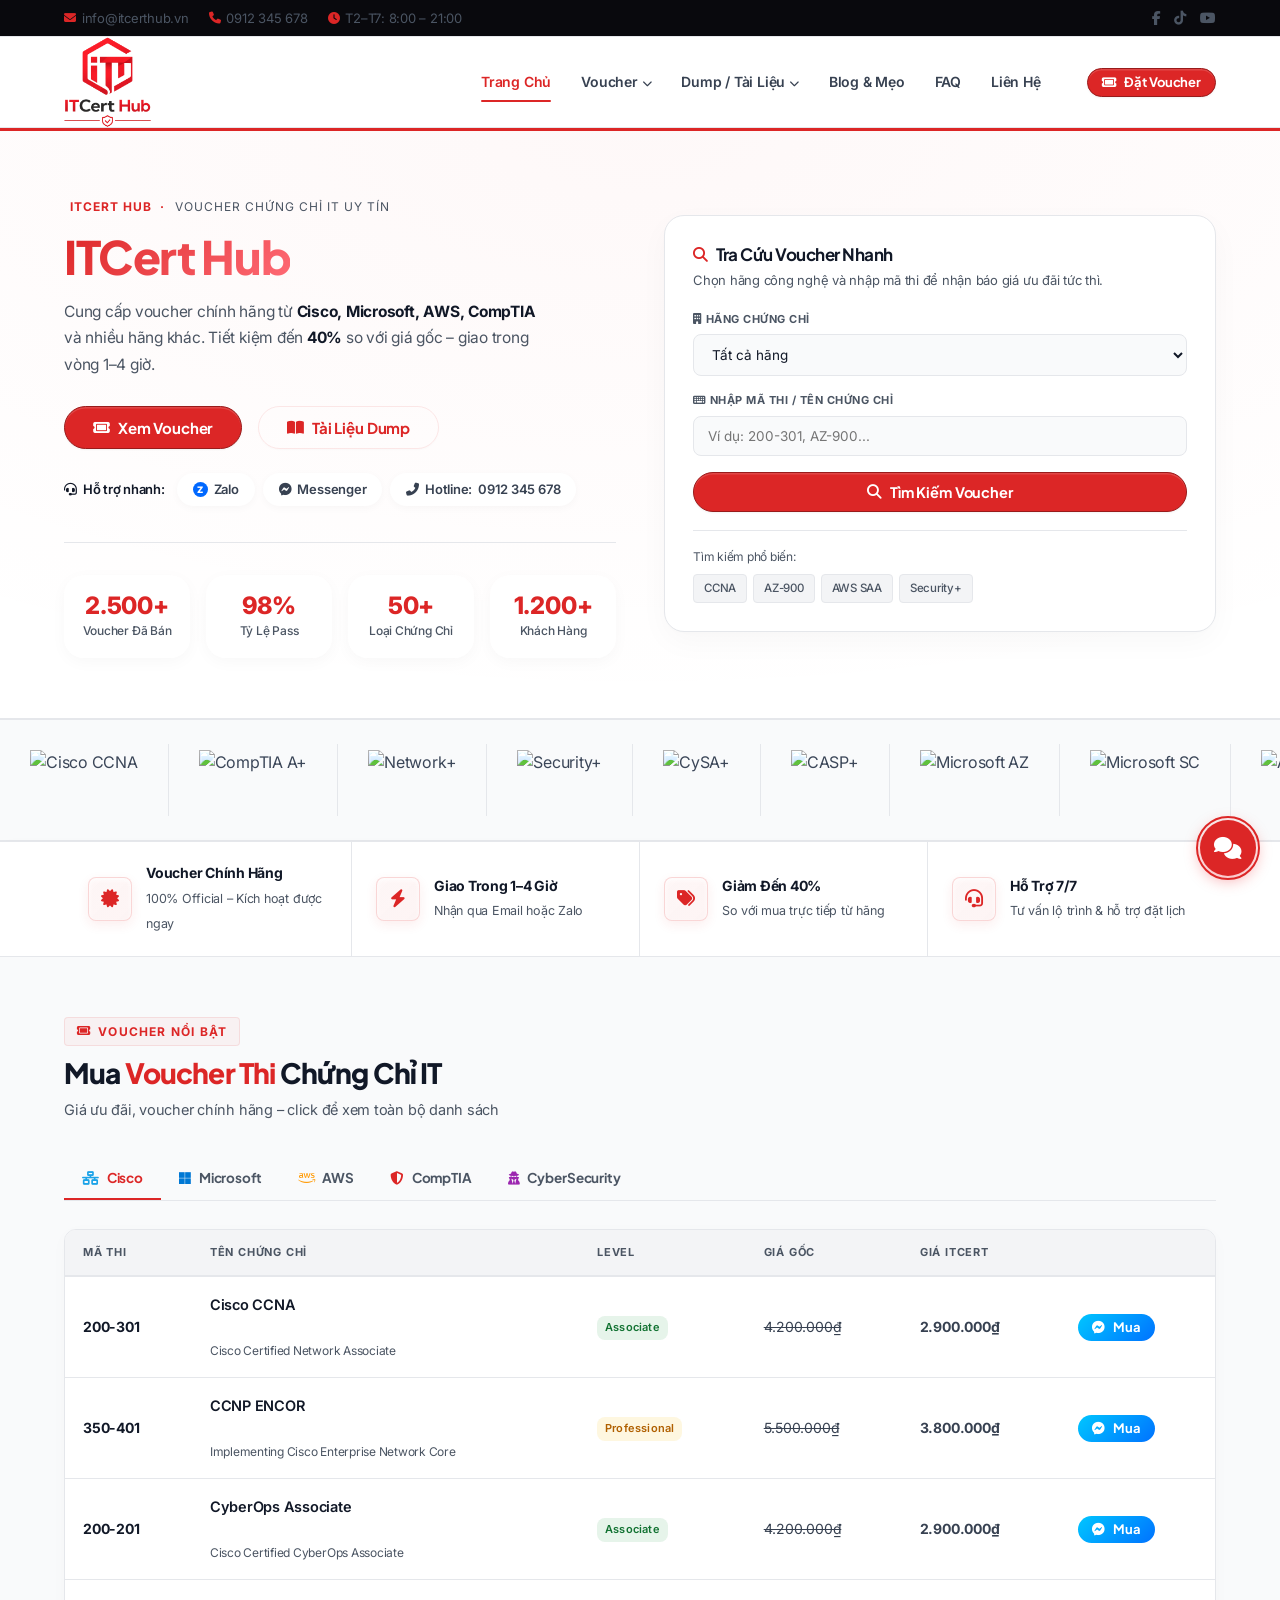
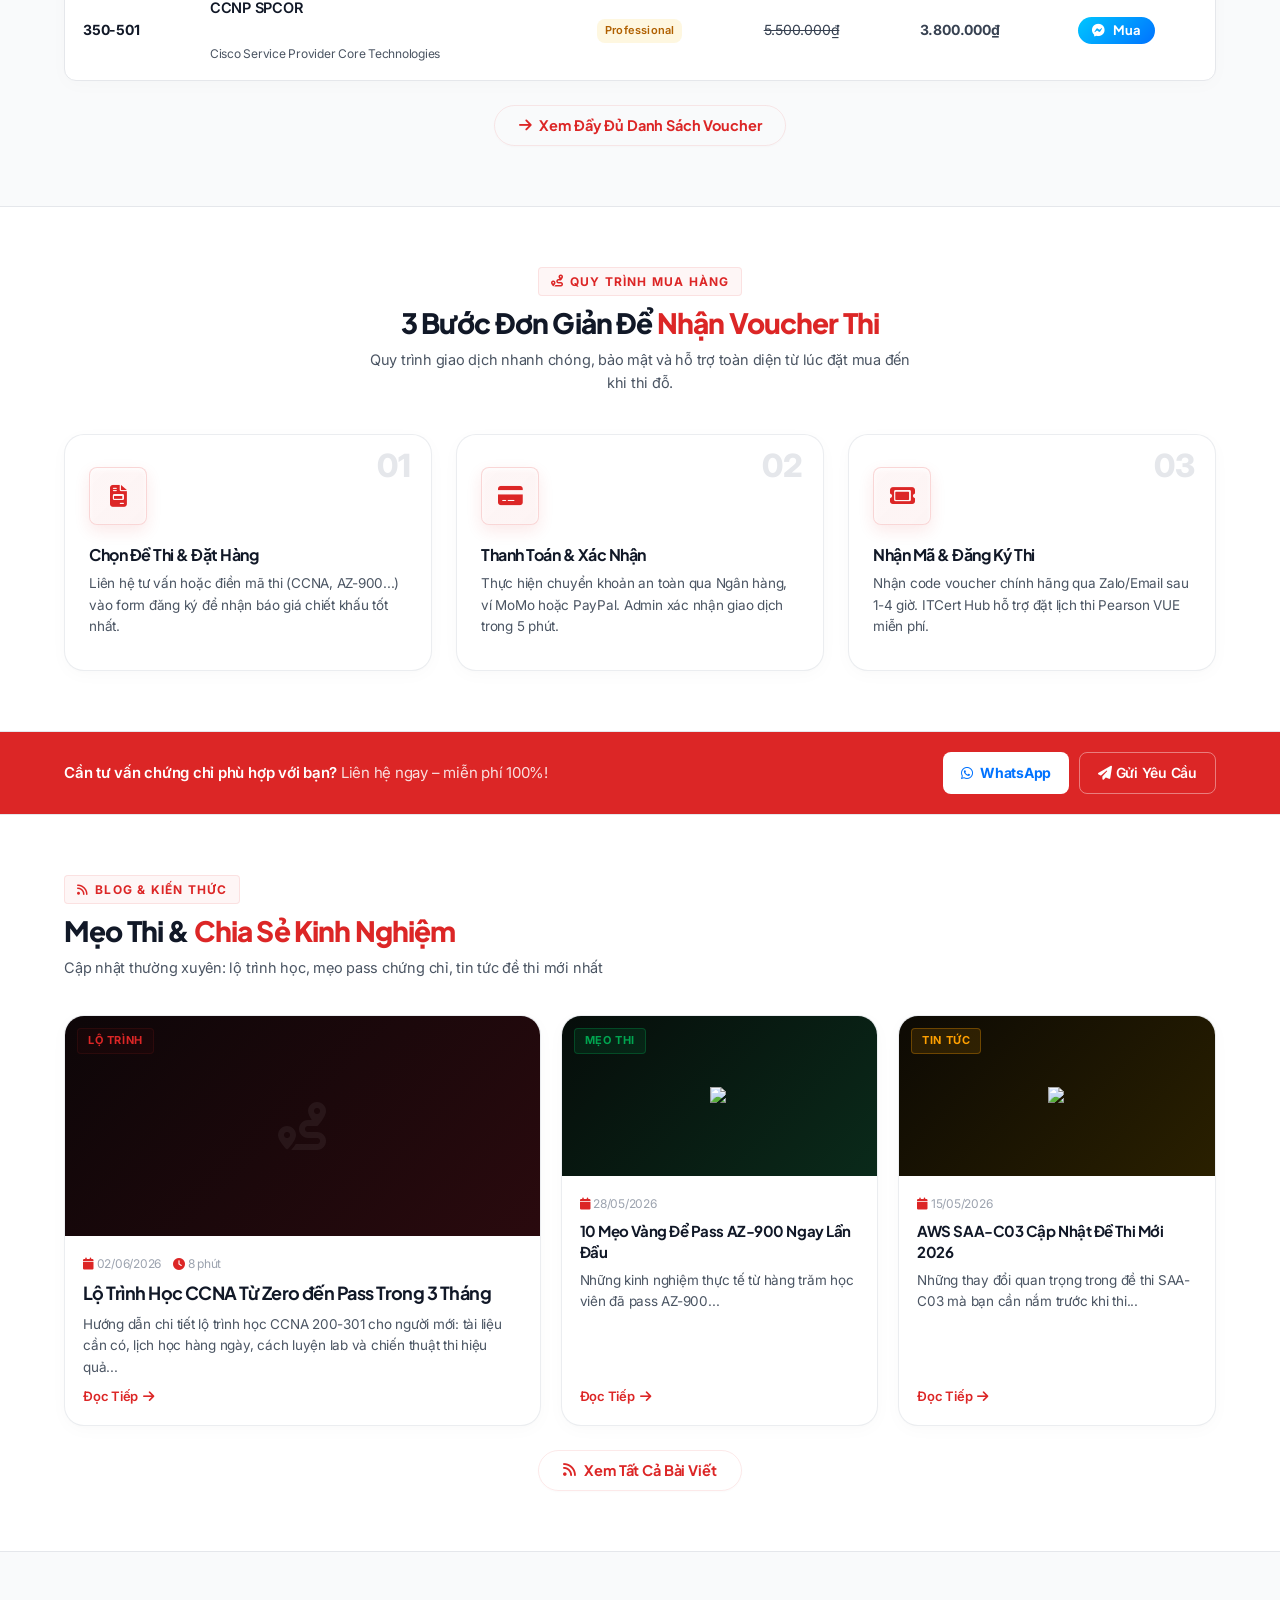
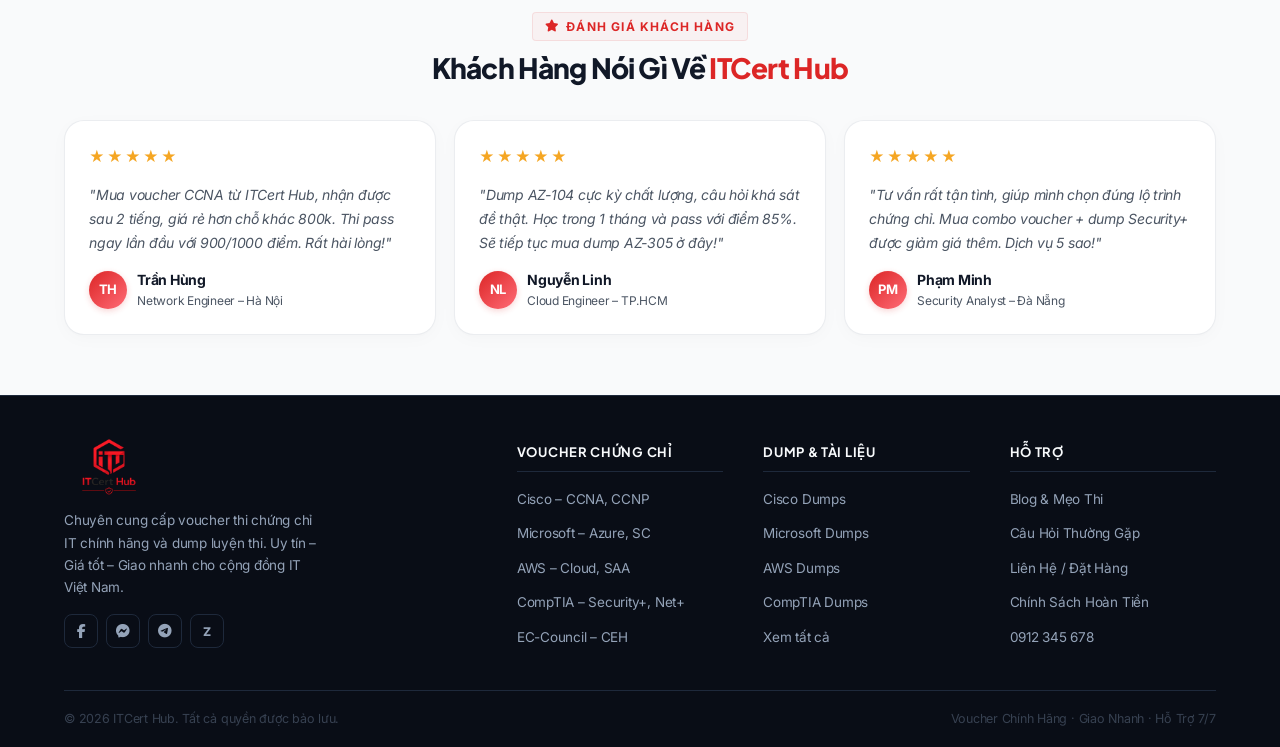
==== commit 0e1f03a2: ".oke" ====
--- a/index.html
+++ b/index.html
@@ -95,10 +95,10 @@
         <li class="has-dropdown">
           <a href="voucher.html" class="nav-link">Voucher <i class="fas fa-chevron-down" style="font-size:10px;"></i></a>
           <ul class="dropdown">
-            <li><a href="voucher.html#cisco"><span class="dd-icon"><i class="fas fa-network-wired"></i></span> Cisco</a></li>
-            <li><a href="voucher.html#microsoft"><span class="dd-icon"><i class="fab fa-microsoft"></i></span> Microsoft / Azure</a></li>
-            <li><a href="voucher.html#aws"><span class="dd-icon"><i class="fab fa-aws"></i></span> AWS</a></li>
-            <li><a href="voucher.html#comptia"><span class="dd-icon"><i class="fas fa-shield-alt"></i></span> CompTIA</a></li>
+            <li><a href="voucher.html#cisco"><span class="dd-icon"><img src="https://upload.wikimedia.org/wikipedia/commons/0/08/Cisco_logo_blue_2016.svg" alt="Cisco"></span> Cisco</a></li>
+            <li><a href="voucher.html#microsoft"><span class="dd-icon"><img src="https://upload.wikimedia.org/wikipedia/commons/2/25/Microsoft_icon.svg" alt="Microsoft"></span> Microsoft / Azure</a></li>
+            <li><a href="voucher.html#aws"><span class="dd-icon"><img src="https://upload.wikimedia.org/wikipedia/commons/9/93/Amazon_Web_Services_Logo.svg" alt="AWS"></span> AWS</a></li>
+            <li><a href="voucher.html#comptia"><span class="dd-icon"><img src="https://upload.wikimedia.org/wikipedia/commons/e/ed/CompTIA_logo.svg" alt="CompTIA"></span> CompTIA</a></li>
             <li><a href="voucher.html#security"><span class="dd-icon"><i class="fas fa-user-secret"></i></span> CyberSecurity</a></li>
             <li><a href="voucher.html"><span class="dd-icon"><i class="fas fa-ticket"></i></span> Xem tất cả →</a></li>
           </ul>
@@ -106,9 +106,9 @@
         <li class="has-dropdown">
           <a href="dump.html" class="nav-link">Dump / Tài Liệu <i class="fas fa-chevron-down" style="font-size:10px;"></i></a>
           <ul class="dropdown">
-            <li><a href="dump.html#cisco"><span class="dd-icon"><i class="fas fa-network-wired"></i></span> Cisco Dumps</a></li>
-            <li><a href="dump.html#microsoft"><span class="dd-icon"><i class="fab fa-microsoft"></i></span> Microsoft Dumps</a></li>
-            <li><a href="dump.html#aws"><span class="dd-icon"><i class="fab fa-aws"></i></span> AWS Dumps</a></li>
+            <li><a href="dump.html#cisco"><span class="dd-icon"><img src="https://upload.wikimedia.org/wikipedia/commons/0/08/Cisco_logo_blue_2016.svg" alt="Cisco"></span> Cisco Dumps</a></li>
+            <li><a href="dump.html#microsoft"><span class="dd-icon"><img src="https://upload.wikimedia.org/wikipedia/commons/2/25/Microsoft_icon.svg" alt="Microsoft"></span> Microsoft Dumps</a></li>
+            <li><a href="dump.html#aws"><span class="dd-icon"><img src="https://upload.wikimedia.org/wikipedia/commons/9/93/Amazon_Web_Services_Logo.svg" alt="AWS"></span> AWS Dumps</a></li>
             <li><a href="dump.html"><span class="dd-icon"><i class="fas fa-book"></i></span> Xem tất cả →</a></li>
           </ul>
         </li>
@@ -611,7 +611,7 @@
 
       <article class="blog-preview-card fade-in">
         <div class="blog-thumb" style="background:linear-gradient(135deg,#060d0a,#0a2a1a);">
-          <i class="fab fa-microsoft"></i>
+          <img src="https://upload.wikimedia.org/wikipedia/commons/2/25/Microsoft_icon.svg" alt="Microsoft" style="width:18px; height:18px; object-fit:contain;">
           <span class="blog-cat-tag cat-tips">Mẹo Thi</span>
         </div>
         <div class="blog-body">
@@ -624,7 +624,7 @@
 
       <article class="blog-preview-card fade-in">
         <div class="blog-thumb" style="background:linear-gradient(135deg,#0d0a04,#2a2000);">
-          <i class="fab fa-aws"></i>
+          <img src="https://upload.wikimedia.org/wikipedia/commons/9/93/Amazon_Web_Services_Logo.svg" alt="AWS" style="width:18px; height:18px; object-fit:contain;">
           <span class="blog-cat-tag cat-news">Tin Tức</span>
         </div>
         <div class="blog-body">
--- a/css/base.css
+++ b/css/base.css
@@ -95,7 +95,19 @@
 .container {
   max-width: 1200px;
   margin: 0 auto;
-  padding: 0 20px;
+  padding: 0 24px;
+}
+
+@media (max-width: 768px) {
+  .container {
+    padding: 0 16px;
+  }
+}
+
+@media (max-width: 400px) {
+  .container {
+    padding: 0 12px;
+  }
 }
 
 /* ---------- Typography ---------- */
--- a/css/layout.css
+++ b/css/layout.css
@@ -195,14 +195,62 @@
 .dropdown .dd-icon {
   width: 24px;
   height: 24px;
-  background: var(--red-bg);
-  border-radius: var(--r-sm);
+  border-radius: 6px;
   display: flex;
   align-items: center;
   justify-content: center;
   font-size: 11px;
-  color: var(--red);
   flex-shrink: 0;
+  transition: var(--ease);
+}
+.dropdown .dd-icon img {
+  width: 14px;
+  height: 14px;
+  object-fit: contain;
+}
+
+/* Custom brand colors for dropdown icons based on href targets */
+.dropdown a[href*="cisco"] .dd-icon {
+  background: rgba(28, 163, 232, 0.08);
+  color: #1ca3e8;
+  border: 1px solid rgba(28, 163, 232, 0.15);
+}
+.dropdown a[href*="microsoft"] .dd-icon {
+  background: rgba(0, 120, 212, 0.08);
+  color: #0078d4;
+  border: 1px solid rgba(0, 120, 212, 0.15);
+}
+.dropdown a[href*="aws"] .dd-icon {
+  background: rgba(255, 153, 0, 0.08);
+  color: #ff9900;
+  border: 1px solid rgba(255, 153, 0, 0.15);
+}
+.dropdown a[href*="comptia"] .dd-icon {
+  background: var(--red-bg);
+  color: var(--red);
+  border: 1px solid var(--red-border);
+}
+.dropdown a[href*="security"] .dd-icon {
+  background: rgba(156, 39, 176, 0.08);
+  color: #9c27b0;
+  border: 1px solid rgba(156, 39, 176, 0.15);
+}
+/* "Xem tất cả" in Voucher dropdown */
+.dropdown a[href="voucher.html"] .dd-icon {
+  background: var(--red-bg);
+  color: var(--red);
+  border: 1px solid var(--red-border);
+}
+/* "Xem tất cả" in Dump dropdown */
+.dropdown a[href="dump.html"] .dd-icon {
+  background: var(--red-bg);
+  color: var(--red);
+  border: 1px solid var(--red-border);
+}
+
+/* Micro-animation: scale icon on item hover */
+.dropdown li a:hover .dd-icon {
+  transform: scale(1.08);
 }
 
 /* Header right actions */
@@ -729,23 +777,34 @@
     display: none;
   }
 
+  .header-actions {
+    margin-left: auto;
+  }
+
   .hamburger {
     display: flex;
+    background: var(--bg-card);
+    box-shadow: 0 1px 2px rgba(0,0,0,0.02);
   }
 
   .header-inner {
-    height: 76px;
+    height: 64px;
+    gap: 16px;
   }
 
   .logo {
-    height: 76px;
-    width: 74px;
+    height: 50px;
+    width: 50px;
     align-items: flex-start;
+    overflow: hidden;
   }
   .logo img {
-    height: 122px;
-    margin-top: -21px;
-    margin-left: -24px;
+    height: 80px;
+    width: auto;
+    max-width: none;
+    margin-top: -13px;
+    margin-left: -16px;
+    object-fit: fill;
   }
 
   .footer-grid {
@@ -761,6 +820,14 @@
 
   .social-float {
     display: none;
+  }
+
+  .support-trigger {
+    width: 48px;
+    height: 48px;
+    font-size: 18px;
+    bottom: 20px;
+    right: 20px;
   }
 }
 
--- a/css/components.css
+++ b/css/components.css
@@ -51,16 +51,27 @@
   margin: 48px 0;
 }
 
+/* ===== VENDOR LOGO INLINE ===== */
+.vendor-logo-inline {
+  height: 18px;
+  width: auto;
+  object-fit: contain;
+  vertical-align: middle;
+  margin-right: 6px;
+  position: relative;
+  top: -1px;
+}
+
 /* ===== BUTTONS ===== */
 .btn {
   display: inline-flex;
   align-items: center;
   justify-content: center;
   gap: 8px;
-  padding: 10px 20px;
-  font-size: 14px;
+  padding: 12px 24px;
+  font-size: 14.5px;
   font-weight: 700;
-  border-radius: var(--r-md);
+  border-radius: 100px; /* Modern Pill Shape */
   border: 1px solid transparent;
   cursor: pointer;
   transition: var(--ease);
@@ -276,7 +287,10 @@
   transition: var(--ease);
 }
 
-.search-box input:focus { border-color: var(--red); }
+.search-box input:focus {
+  border-color: var(--red);
+  box-shadow: 0 0 0 3px rgba(220, 38, 38, 0.08);
+}
 .search-box input::placeholder { color: var(--text-dim); }
 
 .search-box i {
@@ -431,5 +445,25 @@
 @media (max-width: 768px) {
   .form-row { grid-template-columns: 1fr; }
   .contact-strip-inner { flex-direction: column; align-items: flex-start; }
-  .filter-bar { flex-direction: column; align-items: flex-start; }
-}
+  .filter-bar { flex-direction: column; align-items: flex-start; gap: 12px; }
+  .filter-tabs {
+    overflow-x: auto;
+    white-space: nowrap;
+    width: 100%;
+    scrollbar-width: none;
+    -ms-overflow-style: none;
+    padding-bottom: 4px;
+  }
+  .filter-tabs::-webkit-scrollbar {
+    display: none;
+  }
+  .filter-tab {
+    flex-shrink: 0;
+  }
+}
+
+@media (max-width: 400px) {
+  .btn { padding: 10px 18px; font-size: 13.5px; }
+  .sec-title { font-size: 20px; }
+  .sec-desc { font-size: 13.5px; }
+}
--- a/css/home.css
+++ b/css/home.css
@@ -102,13 +102,14 @@
   display: inline-flex;
   align-items: center;
   gap: 6px;
-  padding: 5px 12px;
-  border-radius: var(--r-md);
-  border: 1px solid var(--border);
+  padding: 6px 16px;
+  border-radius: 100px;
+  border: none;
   background: var(--bg-card);
+  box-shadow: 0 2px 8px rgba(0,0,0,0.03);
   font-weight: 600;
   transition: var(--ease);
-  font-size: 12.5px;
+  font-size: 13px;
   color: var(--text-main);
 }
 
@@ -158,13 +159,18 @@
 }
 
 .stat-item {
-  background: rgba(255, 255, 255, 0.5);
-  border: 1px solid var(--border);
-  border-radius: var(--r-md);
-  padding: 12px 14px;
+  background: rgba(255, 255, 255, 0.7);
+  backdrop-filter: blur(8px);
+  -webkit-backdrop-filter: blur(8px);
+  border: none;
+  border-radius: var(--r-xl);
+  padding: 18px 12px;
   transition: var(--ease);
   display: flex;
   flex-direction: column;
+  align-items: center;
+  text-align: center;
+  box-shadow: 0 4px 16px rgba(0,0,0,0.03);
 }
 
 .stat-item:hover {
@@ -269,12 +275,18 @@
 .feature-item:last-child { border-right: none; }
 
 .feature-icon {
-  width: 40px; height: 40px;
-  background: var(--red-bg);
+  width: 44px; height: 44px;
+  background: linear-gradient(135deg, var(--red-bg) 0%, rgba(220, 38, 38, 0.05) 100%);
+  border: 1px solid rgba(220, 38, 38, 0.15);
   border-radius: var(--r-md);
   display: flex; align-items: center; justify-content: center;
   font-size: 18px; color: var(--red);
   flex-shrink: 0;
+  box-shadow: inset 0 2px 4px rgba(255, 255, 255, 0.8), 0 4px 12px rgba(220, 38, 38, 0.08);
+  transition: transform var(--ease);
+}
+.feature-item:hover .feature-icon {
+  transform: scale(1.05);
 }
 
 .feature-text strong { font-size: 14px; font-weight: 700; color: var(--text-white); display: block; }
@@ -374,15 +386,20 @@
 
 .blog-preview-card {
   background: var(--bg-card);
-  border: 1px solid var(--border);
-  border-radius: var(--r-lg);
+  border: 1px solid rgba(229, 231, 235, 0.75);
+  border-radius: var(--r-xl);
   overflow: hidden;
   display: flex;
   flex-direction: column;
   transition: var(--ease);
-}
-
-.blog-preview-card:hover { border-color: var(--red-border); transform: translateY(-2px); }
+  box-shadow: 0 4px 18px rgba(15, 23, 42, 0.025), 0 1px 3px rgba(0, 0, 0, 0.01);
+}
+
+.blog-preview-card:hover {
+  border-color: rgba(220, 38, 38, 0.2);
+  transform: translateY(-4px);
+  box-shadow: 0 16px 36px rgba(15, 23, 42, 0.08), 0 1px 3px rgba(0, 0, 0, 0.02);
+}
 
 .blog-thumb {
   height: 160px;
@@ -443,16 +460,21 @@
 
 .testi-card {
   background: var(--bg-card);
-  border: 1px solid var(--border);
-  border-radius: var(--r-lg);
+  border: 1px solid rgba(229, 231, 235, 0.75);
+  border-radius: var(--r-xl);
   padding: 24px;
   display: flex;
   flex-direction: column;
   gap: 14px;
   transition: var(--ease);
-}
-
-.testi-card:hover { border-color: var(--red-border); }
+  box-shadow: 0 4px 18px rgba(15, 23, 42, 0.025), 0 1px 3px rgba(0, 0, 0, 0.01);
+}
+
+.testi-card:hover {
+  border-color: rgba(220, 38, 38, 0.2);
+  transform: translateY(-4px);
+  box-shadow: 0 16px 36px rgba(15, 23, 42, 0.08), 0 1px 3px rgba(0, 0, 0, 0.02);
+}
 
 .testi-stars { color: #f5a623; font-size: 15px; letter-spacing: 2px; }
 
@@ -469,10 +491,11 @@
 .testi-avatar {
   width: 38px; height: 38px;
   border-radius: 50%;
-  background: var(--red);
+  background: linear-gradient(135deg, var(--red) 0%, #ff6b76 100%);
   display: flex; align-items: center; justify-content: center;
   font-size: 13px; font-weight: 700; color: #fff;
   flex-shrink: 0;
+  box-shadow: 0 2px 6px rgba(220, 38, 38, 0.2);
 }
 
 .testi-name  { font-size: 14px; font-weight: 700; color: var(--text-white); }
@@ -480,8 +503,9 @@
 
 /* ===== RESPONSIVE ===== */
 @media (max-width: 1024px) {
-  .hero-inner { grid-template-columns: 1fr; }
-  .hero-right { display: none; }
+  .hero-inner { grid-template-columns: 1fr; gap: 32px; }
+  .hero-right { display: flex; flex-direction: column; align-items: stretch; width: 100%; }
+  .hero-search-card { width: 100%; }
   .features-strip-inner { grid-template-columns: 1fr 1fr; }
   .feature-item:nth-child(2) { border-right: none; }
   .blog-preview-grid { grid-template-columns: 1fr 1fr; }
@@ -490,20 +514,112 @@
 }
 
 @media (max-width: 768px) {
-  .hero { padding: 40px 0; }
+  .hero { padding: 48px 0 56px; }
+  .hero-desc { font-size: 14.5px; line-height: 1.6; }
   .features-strip-inner { grid-template-columns: 1fr 1fr; border-top: 1px solid var(--border); }
   .feature-item { padding: 14px 16px; }
   .hero-voucher-preview { grid-template-columns: 1fr; }
-  .hero-cta { gap: 10px; }
-  .hero-cta .btn { flex: 1; min-width: 130px; padding: 10px 16px; font-size: 14px; display: inline-flex; justify-content: center; align-items: center; }
+  .hero-cta { gap: 12px; flex-direction: column; }
+  .hero-cta .btn { width: 100%; padding: 14px; font-size: 14.5px; }
   .hero-stats { grid-template-columns: repeat(2, 1fr); gap: 12px; }
   .blog-preview-grid { grid-template-columns: 1fr; }
   .blog-preview-card.main-post { grid-column: span 1; }
   .testimonial-grid { grid-template-columns: 1fr; }
+  
+  /* Home voucher table card layout */
   .home-voucher-table thead { display: none; }
-  .home-voucher-table td { display: block; padding: 6px 14px; }
-  .home-voucher-table td:first-child { padding-top: 14px; }
-  .home-voucher-table td:last-child { padding-bottom: 14px; }
+  .home-voucher-table tbody { display: flex; flex-direction: column; gap: 16px; width: 100%; }
+  .home-voucher-table tr {
+    display: grid;
+    grid-template-columns: 1fr 1fr;
+    gap: 8px 12px;
+    padding: 16px;
+    background: var(--bg-card);
+    border: 1px solid var(--border);
+    border-radius: var(--r-lg);
+    box-shadow: 0 4px 12px rgba(15, 23, 42, 0.02);
+  }
+  .home-voucher-table tr td {
+    display: flex;
+    align-items: center;
+    padding: 0;
+    border: none;
+  }
+  /* Code (left) and Level Badge (right) */
+  .home-voucher-table tr td:nth-child(1) {
+    grid-column: 1;
+    font-weight: 800;
+    color: var(--red);
+    font-size: 13px;
+  }
+  .home-voucher-table tr td:nth-child(3) {
+    grid-column: 2;
+    justify-self: end;
+  }
+  /* Name (span 2) */
+  .home-voucher-table tr td.td-name {
+    grid-column: span 2;
+    padding: 4px 0 8px;
+    border-bottom: 1px solid var(--border-light);
+    display: block;
+    text-align: left;
+  }
+  .home-voucher-table tr td.td-name strong {
+    font-size: 15px;
+    color: var(--text-white);
+    display: block;
+    margin-bottom: 2px;
+  }
+  .home-voucher-table tr td.td-name span {
+    font-size: 12.5px;
+    color: var(--text-muted);
+    display: block;
+    line-height: 1.4;
+  }
+  /* Prices */
+  .home-voucher-table tr td.td-old-price {
+    grid-column: 1;
+    font-size: 13px;
+    color: var(--text-dim);
+    text-decoration: line-through;
+    gap: 4px;
+  }
+  .home-voucher-table tr td.td-old-price::before {
+    content: "Gốc:";
+    text-decoration: none;
+    font-size: 11px;
+    text-transform: uppercase;
+    font-weight: 700;
+    color: var(--text-dim);
+  }
+  .home-voucher-table tr td.td-price {
+    grid-column: 2;
+    justify-self: end;
+    font-size: 15.5px;
+    font-weight: 800;
+    color: var(--red);
+    gap: 4px;
+  }
+  .home-voucher-table tr td.td-price::before {
+    content: "Ưu đãi:";
+    font-size: 11px;
+    font-weight: 700;
+    color: var(--text-muted);
+    text-transform: uppercase;
+  }
+  /* Action button (span 2) */
+  .home-voucher-table tr td.td-action {
+    grid-column: span 2;
+    padding: 8px 0 0;
+    display: block;
+  }
+  .home-voucher-table tr td.td-action .btn {
+    width: 100%;
+    display: flex;
+    justify-content: center;
+    padding: 10px;
+    font-size: 13px;
+  }
 }
 
 @media (max-width: 540px) {
@@ -514,7 +630,6 @@
 @media (max-width: 400px) {
   .hero-cta { flex-direction: column; }
   .hero-cta .btn { width: 100%; }
-  .hero-stats { grid-template-columns: 1fr; }
 }
 
 /* ===== HERO SEARCH CARD ===== */
@@ -635,18 +750,18 @@
 
 .process-step {
   background: var(--bg-card);
-  border: 1px solid var(--border);
-  border-radius: var(--r-lg);
+  border: 1px solid rgba(229, 231, 235, 0.75);
+  border-radius: var(--r-xl);
   padding: 32px 24px;
   position: relative;
   transition: var(--ease);
-  box-shadow: 0 4px 12px rgba(15, 23, 42, 0.02);
+  box-shadow: 0 4px 18px rgba(15, 23, 42, 0.025), 0 1px 3px rgba(0, 0, 0, 0.01);
 }
 
 .process-step:hover {
-  border-color: var(--red-border);
-  transform: translateY(-2px);
-  box-shadow: 0 6px 20px rgba(232, 0, 13, 0.05);
+  border-color: rgba(220, 38, 38, 0.2);
+  transform: translateY(-4px);
+  box-shadow: 0 16px 36px rgba(220, 38, 38, 0.05), 0 1px 3px rgba(0, 0, 0, 0.02);
 }
 
 .step-num {
@@ -664,17 +779,22 @@
 }
 
 .step-icon {
-  width: 54px;
-  height: 54px;
-  background: var(--red-bg);
-  border: 1px solid var(--red-border);
+  width: 58px;
+  height: 58px;
+  background: linear-gradient(135deg, var(--red-bg) 0%, rgba(220, 38, 38, 0.05) 100%);
+  border: 1px solid rgba(220, 38, 38, 0.15);
   border-radius: var(--r-md);
   display: flex;
   align-items: center;
   justify-content: center;
-  font-size: 20px;
+  font-size: 22px;
   color: var(--red);
   margin-bottom: 20px;
+  box-shadow: inset 0 2px 4px rgba(255, 255, 255, 0.8), 0 6px 16px rgba(220, 38, 38, 0.1);
+  transition: transform var(--ease);
+}
+.process-step:hover .step-icon {
+  transform: scale(1.05) translateY(-2px);
 }
 
 .process-step h3 {
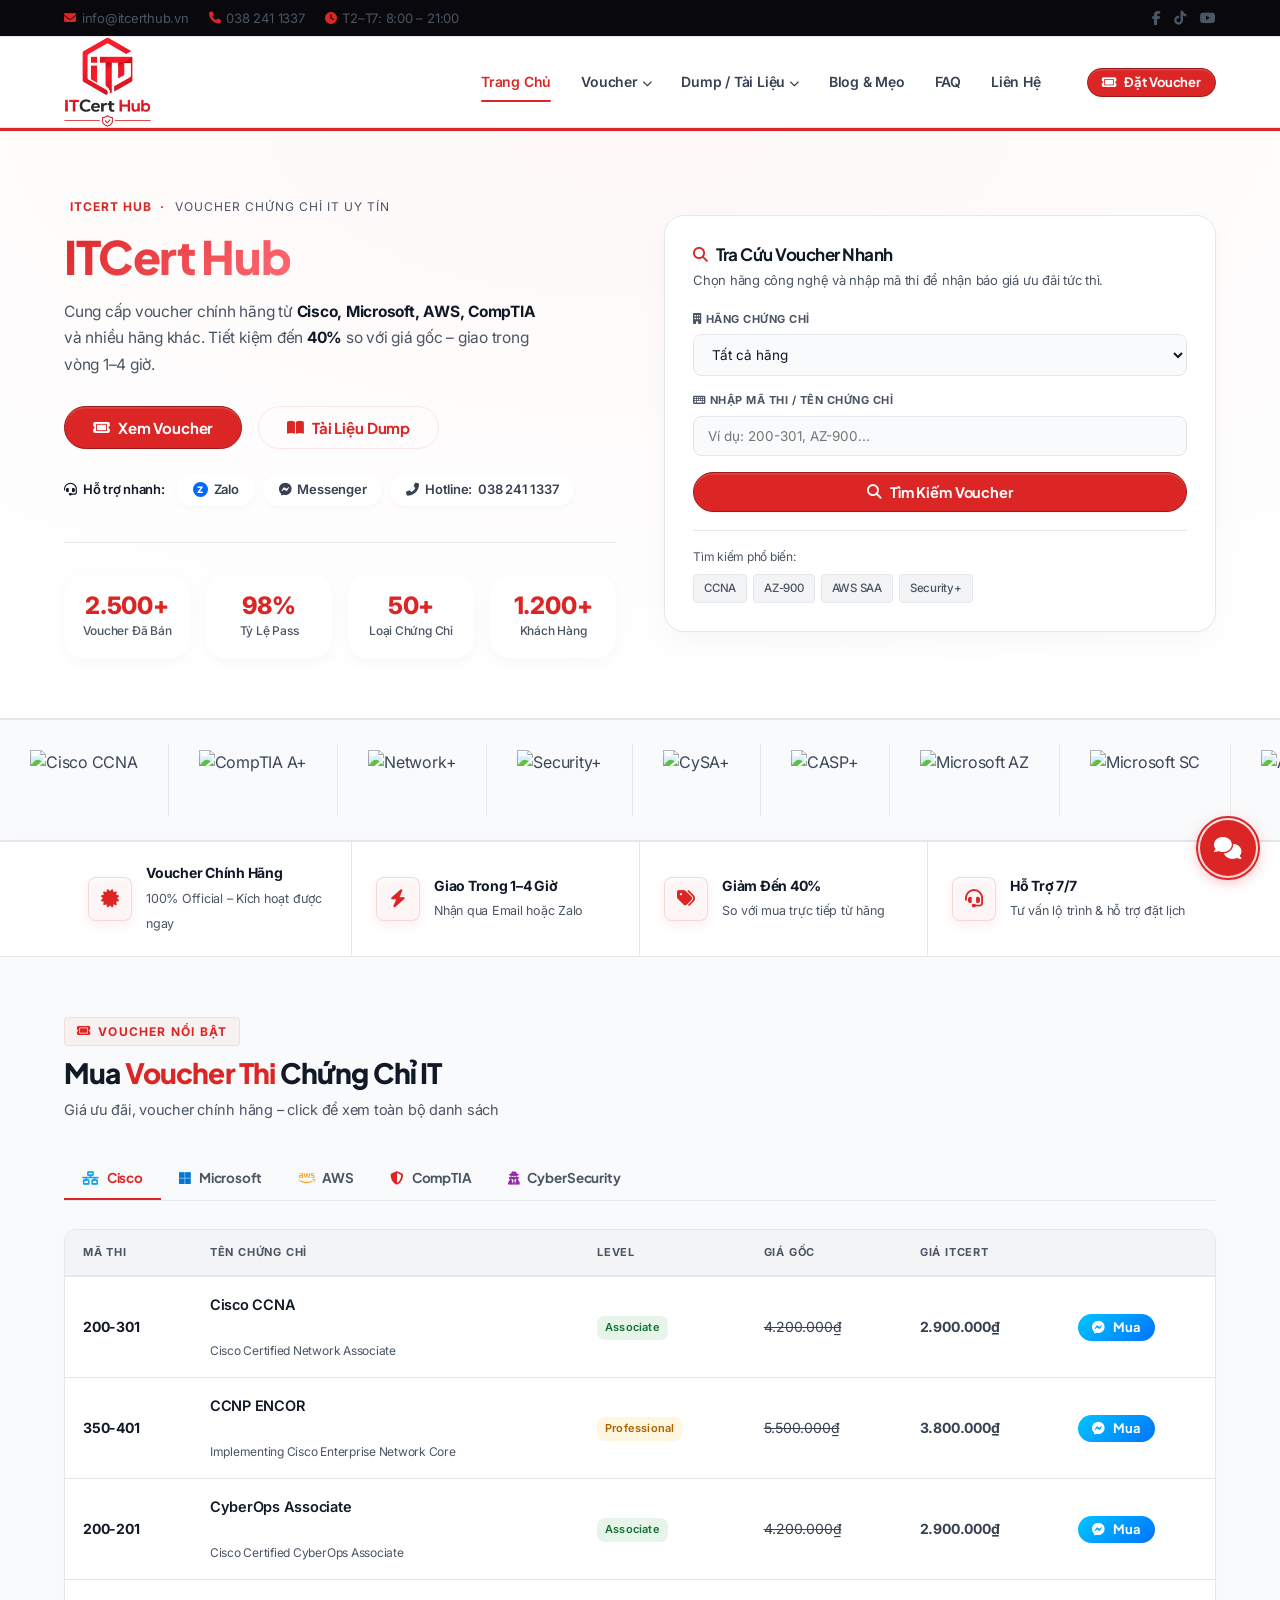
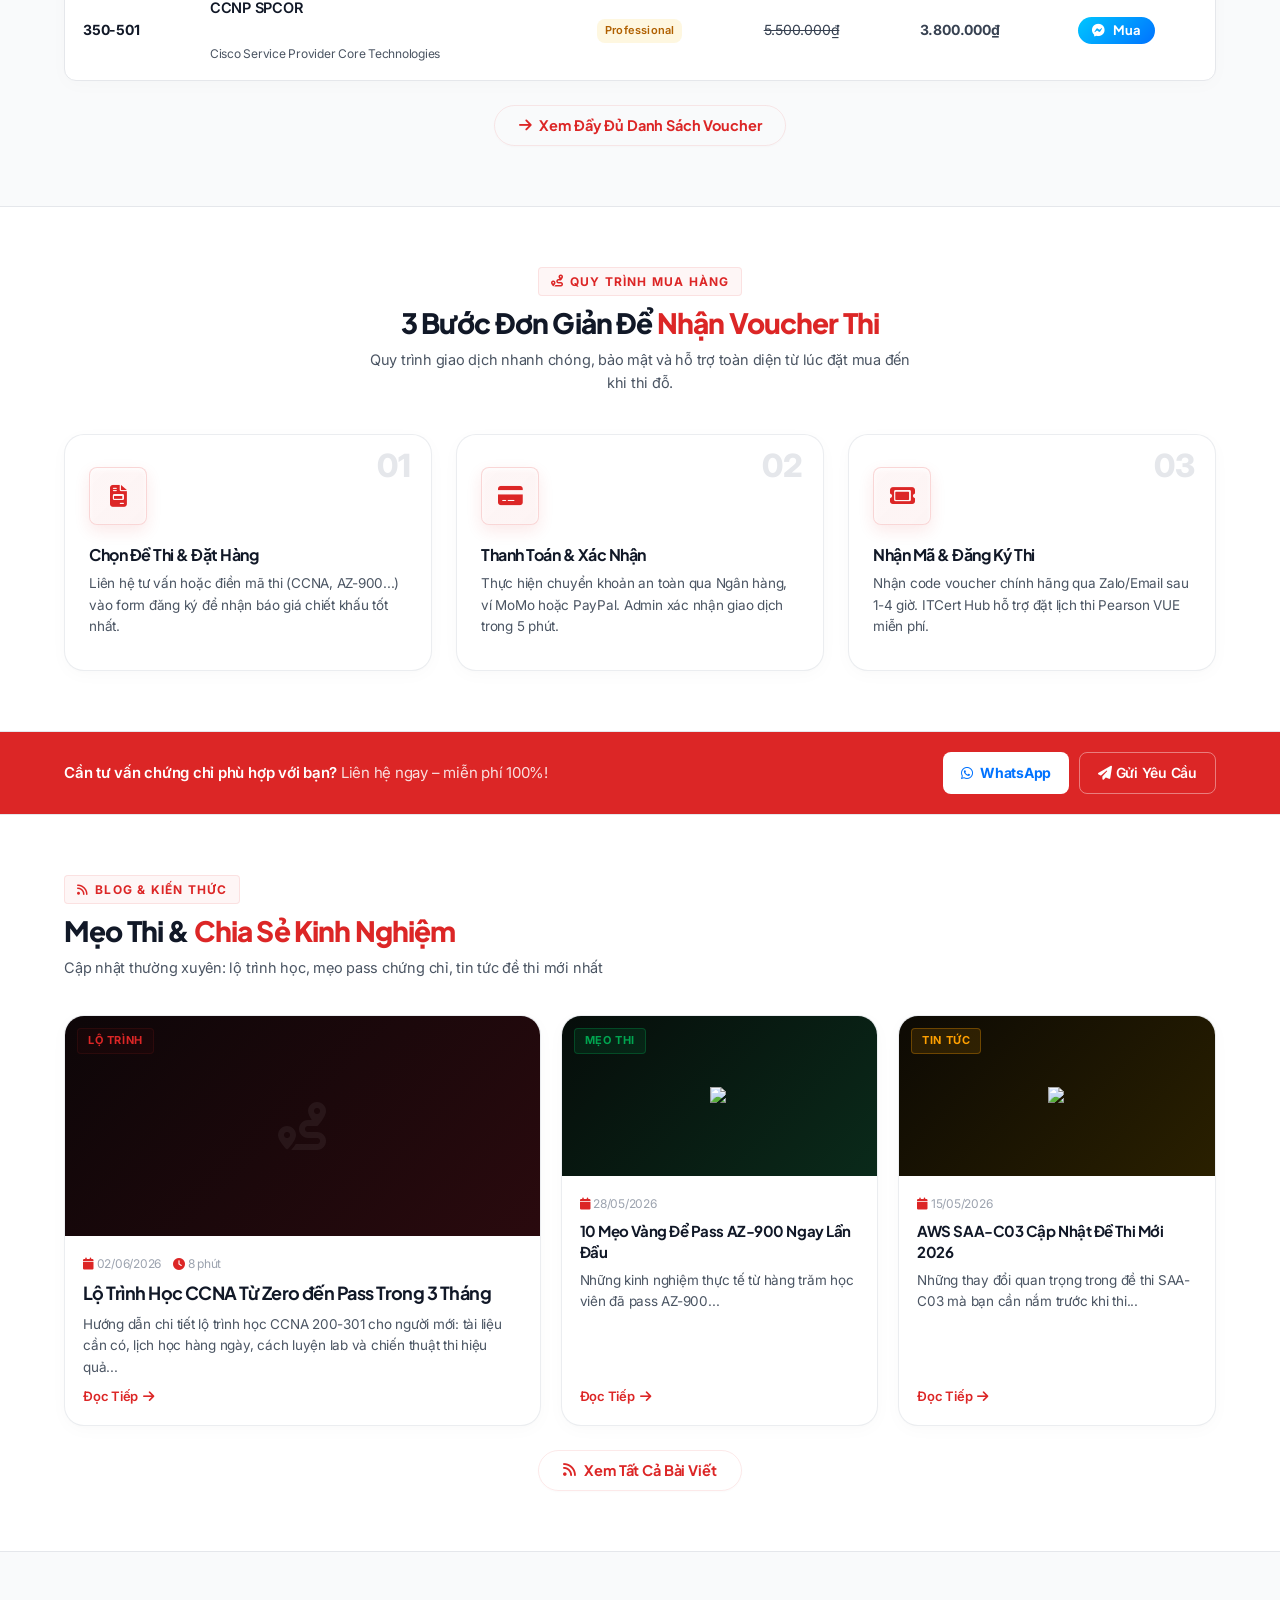
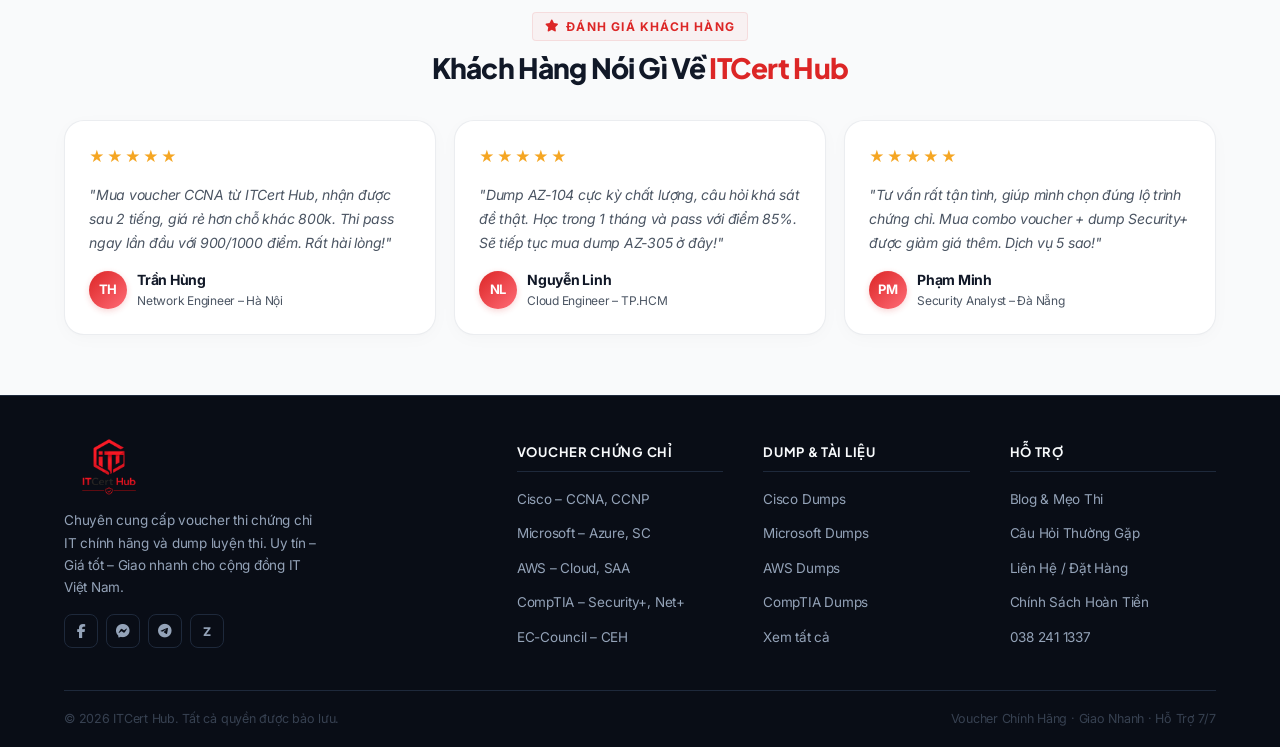
==== commit c3b1284a: "." ====
--- a/index.html
+++ b/index.html
@@ -5,12 +5,12 @@
   <meta name="viewport" content="width=device-width, initial-scale=1.0" />
   <title>ITCert Hub – Voucher & Dump Chứng Chỉ IT Uy Tín Số 1 Việt Nam</title>
   <meta name="description" content="ITCert Hub chuyên cung cấp voucher thi chứng chỉ IT chính hãng và dump luyện thi: Cisco CCNA, Microsoft Azure, AWS, CompTIA Security+, CEH... Giá tốt, giao nhanh, hỗ trợ 7/7." />
-  <link rel="icon" href="assset/logo.png" />
+  <link rel="icon" href="assets/images/logo.png" />
   <!-- CSS: base → layout → components → home (theo đúng thứ tự) -->
-  <link rel="stylesheet" href="css/base.css" />
-  <link rel="stylesheet" href="css/layout.css" />
-  <link rel="stylesheet" href="css/components.css" />
-  <link rel="stylesheet" href="css/home.css" />
+  <link rel="stylesheet" href="assets/css/base.css" />
+  <link rel="stylesheet" href="assets/css/layout.css" />
+  <link rel="stylesheet" href="assets/css/components.css" />
+  <link rel="stylesheet" href="assets/css/home.css" />
   <!-- Icons -->
   <link rel="stylesheet" href="https://cdnjs.cloudflare.com/ajax/libs/font-awesome/6.5.0/css/all.min.css" />
 </head>
@@ -55,7 +55,7 @@
       </div>
     </div>
     <div class="support-popup-footer">
-      <a href="#" data-config="phone"><i class="fas fa-phone-alt"></i> Hotline: <span data-config="phoneNumber">0912 345 678</span></a>
+      <a href="#" data-config="phone"><i class="fas fa-phone-alt"></i> Hotline: <span data-config="phoneNumber">038 241 1337</span></a>
     </div>
   </div>
   
@@ -71,7 +71,7 @@
   <div class="container topbar-inner">
     <div class="topbar-left">
       <span><i class="fas fa-envelope"></i> <span data-config="email">info@itcerthub.vn</span></span>
-      <span><i class="fas fa-phone"></i> <span data-config="phoneNumber">0912 345 678</span></span>
+      <span><i class="fas fa-phone"></i> <span data-config="phoneNumber">038 241 1337</span></span>
       <span><i class="fas fa-clock"></i> T2–T7: 8:00 – 21:00</span>
     </div>
     <div class="topbar-right">
@@ -86,7 +86,7 @@
 <header class="header" id="header">
   <div class="container header-inner">
     <a href="index.html" class="logo">
-      <img src="assset/logo.png" alt="ITCert Hub Logo" />
+      <img src="assets/images/logo.png" alt="ITCert Hub Logo" />
     </a>
 
     <nav class="nav">
@@ -179,7 +179,7 @@
             <i class="fab fa-facebook-messenger"></i> Messenger
           </a>
           <a href="#" class="trust-link link-phone" data-config="phone">
-            <i class="fas fa-phone-alt"></i> Hotline: <span data-config="phoneNumber">0912 345 678</span>
+            <i class="fas fa-phone-alt"></i> Hotline: <span data-config="phoneNumber">038 241 1337</span>
           </a>
         </div>
       </div>
@@ -696,7 +696,7 @@
     <div class="footer-grid">
       <div class="footer-brand">
         <div class="footer-logo">
-          <img src="assset/logo.png" alt="ITCert Hub" />
+          <img src="assets/images/logo.png" alt="ITCert Hub" />
         </div>
         <p>Chuyên cung cấp voucher thi chứng chỉ IT chính hãng và dump luyện thi. Uy tín – Giá tốt – Giao nhanh cho cộng đồng IT Việt Nam.</p>
         <div class="footer-socials">
@@ -736,7 +736,7 @@
           <li><a href="faq.html">Câu Hỏi Thường Gặp</a></li>
           <li><a href="contact.html">Liên Hệ / Đặt Hàng</a></li>
           <li><a href="contact.html">Chính Sách Hoàn Tiền</a></li>
-          <li><a href="#" data-config="phone"><span data-config="phoneNumber">0912 345 678</span></a></li>
+          <li><a href="#" data-config="phone"><span data-config="phoneNumber">038 241 1337</span></a></li>
         </ul>
       </div>
     </div>
@@ -751,9 +751,9 @@
 <button class="back-to-top" title="Về đầu trang"><i class="fas fa-arrow-up"></i></button>
 
 <!-- JS: config (mọi trang) → core (mọi trang) → home (riêng trang này) -->
-<script src="js/config.js"></script>
-<script src="js/core.js"></script>
-<script src="js/home.js"></script>
+<script src="assets/js/config.js"></script>
+<script src="assets/js/core.js"></script>
+<script src="assets/js/home.js"></script>
 
 </body>
 </html>
--- a/assets/css/base.css
+++ b/assets/css/base.css
@@ -0,0 +1,158 @@
+@import url('https://fonts.googleapis.com/css2?family=Inter:wght@300;400;500;600;700;800&family=Plus+Jakarta+Sans:wght@300;400;500;600;700;800;900&display=swap');
+
+/* =============================================
+   base.css – Variables, Reset, Typography
+   Dùng ở: TẤT CẢ các trang (load đầu tiên)
+   ============================================= */
+
+/* ---------- CSS Variables ---------- */
+:root {
+  /* Brand Colors */
+  --red:          #dc2626; /* Sleek, professional crimson red */
+  --red-dark:     #991b1b;
+  --red-light:    #ef4444;
+  --red-bg:       rgba(220, 38, 38, 0.04);
+  --red-border:   rgba(220, 38, 38, 0.1);
+
+  /* Light Backgrounds */
+  --bg-body:      #f9fafb; /* Minimalist off-white background */
+  --bg-section:   #ffffff;
+  --bg-card:      #ffffff;
+  --bg-input:     #ffffff;
+  --bg-hover:     #f3f4f6;
+  --bg-hero:      radial-gradient(100% 100% at 50% 0%, rgba(220, 38, 38, 0.03) 0%, rgba(255, 255, 255, 0) 100%), #ffffff;
+
+  /* Premium neutral text colors for high readability */
+  --text-white:   #111827; /* Deep charcoal for headings */
+  --text-main:    #374151; /* Clean slate-gray for body text */
+  --text-muted:   #4b5563;
+  --text-dim:     #9ca3af;
+
+  /* Sophisticated borders */
+  --border:       #e5e7eb;
+  --border-light: #f3f4f6;
+
+  /* Spacing */
+  --gap-xs:  8px;
+  --gap-sm:  16px;
+  --gap-md:  24px;
+  --gap-lg:  40px;
+  --gap-xl:  64px;
+
+  /* Radius */
+  --r-sm:  4px;
+  --r-md:  8px;
+  --r-lg:  12px;
+  --r-xl:  20px;
+
+  /* Font Stack (Plus Jakarta Sans & Inter) */
+  --font-heading: 'Plus Jakarta Sans', -apple-system, BlinkMacSystemFont, 'Segoe UI', sans-serif;
+  --font-body: 'Inter', -apple-system, BlinkMacSystemFont, 'Segoe UI', sans-serif;
+  --font: var(--font-body);
+
+  /* Transitions */
+  --ease: all 0.22s cubic-bezier(0.4, 0, 0.2, 1);
+}
+
+/* ---------- Reset ---------- */
+*, *::before, *::after {
+  box-sizing: border-box;
+  margin: 0;
+  padding: 0;
+}
+
+html {
+  scroll-behavior: smooth;
+  font-size: 16px;
+}
+
+body {
+  font-family: var(--font);
+  background: var(--bg-body);
+  color: var(--text-main);
+  line-height: 1.6;
+  letter-spacing: -0.015em;
+  overflow-x: hidden;
+}
+
+a {
+  text-decoration: none;
+  color: inherit;
+  transition: var(--ease);
+}
+
+ul, ol { list-style: none; }
+img { max-width: 100%; height: auto; display: block; }
+button { cursor: pointer; border: none; background: none; font-family: var(--font); }
+input, select, textarea { font-family: var(--font); }
+
+/* ---------- Scrollbar ---------- */
+::-webkit-scrollbar { width: 5px; }
+::-webkit-scrollbar-track { background: var(--bg-body); }
+::-webkit-scrollbar-thumb { background: var(--red); border-radius: 3px; }
+
+/* ---------- Container ---------- */
+.container {
+  max-width: 1200px;
+  margin: 0 auto;
+  padding: 0 24px;
+}
+
+@media (max-width: 768px) {
+  .container {
+    padding: 0 16px;
+  }
+}
+
+@media (max-width: 400px) {
+  .container {
+    padding: 0 12px;
+  }
+}
+
+/* ---------- Typography ---------- */
+h1, h2, h3, h4, h5 {
+  font-family: var(--font-heading);
+  font-weight: 800; /* Heavier weight for premium modern feel */
+  line-height: 1.25;
+  color: var(--text-white);
+  letter-spacing: -0.03em; /* Tight letter spacing for geometric feel */
+  text-rendering: optimizeLegibility;
+}
+
+h1 { font-size: clamp(28px, 4vw, 44px); }
+h2 { font-size: clamp(22px, 3vw, 32px); }
+h3 { font-size: clamp(17px, 2.5vw, 22px); }
+h4 { font-size: 16px; font-weight: 700; letter-spacing: -0.015em; }
+
+p {
+  color: var(--text-main);
+  font-family: var(--font-body);
+}
+
+strong { color: var(--text-white); font-weight: 700; }
+
+/* ---------- Section Spacing ---------- */
+.section { padding: 60px 0; }
+
+/* ---------- Utility ---------- */
+.hidden  { display: none !important; }
+.text-red { color: var(--red); }
+.text-muted { color: var(--text-muted); }
+.text-white { color: var(--text-white); }
+.text-center { text-align: center; }
+
+.mt-sm { margin-top: var(--gap-sm); }
+.mt-md { margin-top: var(--gap-md); }
+.mb-md { margin-bottom: var(--gap-md); }
+
+/* Scroll animation */
+.fade-in {
+  opacity: 0;
+  transform: translateY(20px);
+  transition: opacity 0.5s ease, transform 0.5s ease;
+}
+.fade-in.visible {
+  opacity: 1;
+  transform: translateY(0);
+}
--- a/assets/css/layout.css
+++ b/assets/css/layout.css
@@ -0,0 +1,908 @@
+/* =============================================
+   layout.css – Header, Footer, Topbar, Nav
+   Dùng ở: TẤT CẢ các trang
+   ============================================= */
+
+/* ===== TOPBAR ===== */
+.topbar {
+  background: #09090d;
+  border-bottom: 1px solid var(--border);
+  padding: 7px 0;
+  font-size: 13px;
+  color: var(--text-muted);
+}
+
+.topbar-inner {
+  display: flex;
+  justify-content: space-between;
+  align-items: center;
+  gap: 12px;
+}
+
+.topbar-left {
+  display: flex;
+  gap: 20px;
+  flex-wrap: wrap;
+}
+
+.topbar-left span {
+  display: flex;
+  align-items: center;
+  gap: 6px;
+}
+
+.topbar-left i {
+  color: var(--red);
+  font-size: 12px;
+}
+
+.topbar-right {
+  display: flex;
+  align-items: center;
+  gap: 14px;
+}
+
+.topbar-right a {
+  color: var(--text-muted);
+  font-size: 14px;
+}
+
+.topbar-right a:hover {
+  color: var(--red);
+}
+
+/* ===== HEADER ===== */
+.header {
+  position: sticky;
+  top: 0;
+  z-index: 200;
+  background: rgba(255, 255, 255, 0.97);
+  border-bottom: 1px solid var(--border);
+  backdrop-filter: blur(12px);
+  -webkit-backdrop-filter: blur(12px);
+  transition: var(--ease);
+}
+
+.header.scrolled {
+  border-bottom-color: var(--red-border);
+  box-shadow: 0 2px 20px rgba(0, 0, 0, 0.05);
+}
+
+.header-inner {
+  display: flex;
+  align-items: center;
+  height: 90px;
+  gap: 32px;
+}
+
+/* Logo */
+.logo {
+  flex-shrink: 0;
+  display: flex;
+  align-items: flex-start;
+  height: 90px;
+  width: 88px;
+  overflow: hidden;
+}
+
+.logo img {
+  height: 145px;
+  width: auto;
+  margin-top: -24px;
+  margin-left: -29px;
+  max-width: none;
+}
+
+/* Nav */
+.nav {
+  margin-left: auto;
+}
+
+.nav-list {
+  display: flex;
+  align-items: center;
+  gap: 2px;
+}
+
+.nav-link {
+  display: block;
+  padding: 10px 14px;
+  font-size: 14px;
+  font-weight: 600;
+  font-family: var(--font-body);
+  letter-spacing: -0.015em;
+  color: var(--text-main);
+  white-space: nowrap;
+  position: relative;
+  transition: color 0.22s cubic-bezier(0.4, 0, 0.2, 1);
+}
+
+.nav-link::after {
+  content: '';
+  position: absolute;
+  bottom: 2px;
+  left: 14px;
+  right: 14px;
+  height: 2px;
+  background: var(--red);
+  border-radius: 2px;
+  transform: scaleX(0);
+  transition: transform 0.24s cubic-bezier(0.4, 0, 0.2, 1);
+  transform-origin: center;
+}
+
+.nav-link:hover {
+  color: var(--red);
+  background: transparent;
+}
+
+.nav-link:hover::after {
+  transform: scaleX(1);
+}
+
+.nav-link.active {
+  color: var(--red);
+  background: transparent;
+}
+
+.nav-link.active::after {
+  transform: scaleX(1);
+}
+
+/* Dropdown */
+.has-dropdown {
+  position: relative;
+}
+
+.dropdown {
+  position: absolute;
+  top: calc(100% + 6px);
+  left: 0;
+  min-width: 200px;
+  background: var(--bg-card);
+  border: 1px solid var(--border);
+  border-radius: var(--r-lg);
+  padding: 6px;
+  opacity: 0;
+  visibility: hidden;
+  transform: translateY(-6px);
+  transition: var(--ease);
+  box-shadow: 0 8px 32px rgba(0, 0, 0, 0.08);
+  z-index: 100;
+}
+
+.has-dropdown:hover .dropdown {
+  opacity: 1;
+  visibility: visible;
+  transform: translateY(0);
+}
+
+.dropdown li a {
+  display: flex;
+  align-items: center;
+  gap: 8px;
+  padding: 9px 12px;
+  font-size: 13.5px;
+  color: var(--text-muted);
+  border-radius: var(--r-md);
+}
+
+.dropdown li a:hover {
+  background: var(--bg-hover);
+  color: var(--red);
+}
+
+.dropdown .dd-icon {
+  width: 24px;
+  height: 24px;
+  border-radius: 6px;
+  display: flex;
+  align-items: center;
+  justify-content: center;
+  font-size: 11px;
+  flex-shrink: 0;
+  transition: var(--ease);
+}
+.dropdown .dd-icon img {
+  width: 14px;
+  height: 14px;
+  object-fit: contain;
+}
+
+/* Custom brand colors for dropdown icons based on href targets */
+.dropdown a[href*="cisco"] .dd-icon {
+  background: rgba(28, 163, 232, 0.08);
+  color: #1ca3e8;
+  border: 1px solid rgba(28, 163, 232, 0.15);
+}
+.dropdown a[href*="microsoft"] .dd-icon {
+  background: rgba(0, 120, 212, 0.08);
+  color: #0078d4;
+  border: 1px solid rgba(0, 120, 212, 0.15);
+}
+.dropdown a[href*="aws"] .dd-icon {
+  background: rgba(255, 153, 0, 0.08);
+  color: #ff9900;
+  border: 1px solid rgba(255, 153, 0, 0.15);
+}
+.dropdown a[href*="comptia"] .dd-icon {
+  background: var(--red-bg);
+  color: var(--red);
+  border: 1px solid var(--red-border);
+}
+.dropdown a[href*="security"] .dd-icon {
+  background: rgba(156, 39, 176, 0.08);
+  color: #9c27b0;
+  border: 1px solid rgba(156, 39, 176, 0.15);
+}
+/* "Xem tất cả" in Voucher dropdown */
+.dropdown a[href="voucher.html"] .dd-icon {
+  background: var(--red-bg);
+  color: var(--red);
+  border: 1px solid var(--red-border);
+}
+/* "Xem tất cả" in Dump dropdown */
+.dropdown a[href="dump.html"] .dd-icon {
+  background: var(--red-bg);
+  color: var(--red);
+  border: 1px solid var(--red-border);
+}
+
+/* Micro-animation: scale icon on item hover */
+.dropdown li a:hover .dd-icon {
+  transform: scale(1.08);
+}
+
+/* Header right actions */
+.header-actions {
+  display: flex;
+  align-items: center;
+  gap: 10px;
+  flex-shrink: 0;
+}
+
+/* Hamburger */
+.hamburger {
+  display: none;
+  flex-direction: column;
+  gap: 5px;
+  padding: 8px;
+  border-radius: var(--r-md);
+  border: 1px solid var(--border);
+}
+
+.hamburger span {
+  display: block;
+  width: 20px;
+  height: 2px;
+  background: var(--text-main);
+  border-radius: 2px;
+  transition: var(--ease);
+}
+
+/* Mobile Nav Overlay */
+.nav-overlay {
+  display: none;
+  position: fixed;
+  inset: 0;
+  background: rgba(0, 0, 0, 0.7);
+  z-index: 150;
+}
+
+.nav-overlay.open {
+  display: block;
+}
+
+/* Mobile Nav Panel */
+.nav-panel {
+  position: fixed;
+  top: 0;
+  right: -280px;
+  width: 280px;
+  height: 100vh;
+  background: var(--bg-card);
+  border-left: 1px solid var(--border);
+  z-index: 300;
+  transition: right 0.3s ease;
+  overflow-y: auto;
+  padding: 20px;
+  display: flex;
+  flex-direction: column;
+  gap: 4px;
+}
+
+.nav-panel.open {
+  right: 0;
+}
+
+.nav-panel-close {
+  align-self: flex-end;
+  padding: 8px;
+  color: var(--text-muted);
+  font-size: 18px;
+  margin-bottom: 16px;
+}
+
+.nav-panel .nav-link {
+  display: block;
+  padding: 12px 16px;
+  font-size: 15px;
+  font-weight: 500;
+  color: var(--text-main);
+  border-bottom: 1px solid var(--border);
+  border-radius: 0;
+}
+
+.nav-panel .nav-link:hover {
+  color: var(--red);
+  background: none;
+}
+
+/* ===== FOOTER ===== */
+.footer {
+  --border: #1e293b;
+  --text-white: #f8fafc;
+  --text-muted: #94a3b8;
+  --text-dim: #64748b;
+  --red-bg: rgba(220, 38, 38, 0.08);
+
+  background: #090d16;
+  border-top: 1px solid var(--border);
+  padding-top: 48px;
+}
+
+.footer-grid {
+  display: grid;
+  grid-template-columns: 2fr 1fr 1fr 1fr;
+  gap: 40px;
+  padding-bottom: 40px;
+}
+
+.footer-logo img {
+  height: 90px;
+  width: auto;
+  margin-top: -20px;
+  margin-bottom: -5px;
+}
+
+.footer-brand p {
+  font-size: 13.5px;
+  color: var(--text-muted);
+  line-height: 1.65;
+  max-width: 260px;
+}
+
+.footer-socials {
+  display: flex;
+  gap: 8px;
+  margin-top: 16px;
+}
+
+.footer-social {
+  width: 34px;
+  height: 34px;
+  border: 1px solid var(--border);
+  border-radius: var(--r-md);
+  display: flex;
+  align-items: center;
+  justify-content: center;
+  color: var(--text-muted);
+  font-size: 14px;
+}
+
+.footer-social:hover {
+  border-color: var(--red);
+  color: var(--red);
+  background: var(--red-bg);
+}
+
+.footer-col h4 {
+  font-size: 13px;
+  font-weight: 700;
+  color: var(--text-white);
+  text-transform: uppercase;
+  letter-spacing: 0.7px;
+  margin-bottom: 14px;
+  padding-bottom: 10px;
+  border-bottom: 1px solid var(--border);
+}
+
+.footer-col ul {
+  display: flex;
+  flex-direction: column;
+  gap: 9px;
+}
+
+.footer-col a {
+  font-size: 13.5px;
+  color: var(--text-muted);
+}
+
+.footer-col a:hover {
+  color: var(--red);
+}
+
+.footer-bottom {
+  border-top: 1px solid var(--border);
+  padding: 18px 0;
+  display: flex;
+  justify-content: space-between;
+  align-items: center;
+  font-size: 12.5px;
+  color: var(--text-dim);
+}
+
+/* ===== SUPPORT WIDGET (CHAT POPUP) ===== */
+.support-widget {
+  position: fixed;
+  bottom: 24px;
+  right: 24px;
+  z-index: 999;
+}
+
+.support-trigger {
+  width: 56px;
+  height: 56px;
+  border-radius: 50%;
+  background: var(--red);
+  color: #fff;
+  border: none;
+  display: flex;
+  align-items: center;
+  justify-content: center;
+  font-size: 22px;
+  box-shadow: 0 4px 16px rgba(232, 0, 13, 0.35);
+  cursor: pointer;
+  position: relative;
+  z-index: 10;
+  transition: transform 0.2s ease, background 0.2s ease;
+}
+
+.support-trigger:hover {
+  transform: scale(1.05);
+  background: var(--red-dark);
+}
+
+.support-pulse {
+  position: absolute;
+  inset: -4px;
+  border-radius: 50%;
+  border: 2px solid var(--red);
+  animation: pulse-ring 1.8s cubic-bezier(0.455, 0.03, 0.515, 0.955) infinite;
+  pointer-events: none;
+}
+
+@keyframes pulse-ring {
+  0% {
+    transform: scale(0.9);
+    opacity: 1;
+  }
+
+  100% {
+    transform: scale(1.3);
+    opacity: 0;
+  }
+}
+
+/* Chat Popup Window */
+.support-popup {
+  position: absolute;
+  bottom: 70px;
+  right: 0;
+  width: 320px;
+  background: var(--bg-card);
+  border: 1px solid var(--border);
+  border-radius: var(--r-xl);
+  overflow: hidden;
+  box-shadow: 0 10px 30px rgba(15, 23, 42, 0.08);
+  display: flex;
+  flex-direction: column;
+  opacity: 0;
+  visibility: hidden;
+  transform: translateY(15px);
+  transition: all 0.28s cubic-bezier(0.4, 0, 0.2, 1);
+  z-index: 5;
+}
+
+.support-popup.open {
+  opacity: 1;
+  visibility: visible;
+  transform: translateY(0);
+}
+
+.support-popup-header {
+  background: var(--red);
+  padding: 16px 20px;
+  display: flex;
+  align-items: center;
+  gap: 12px;
+  color: #fff;
+}
+
+.support-avatar {
+  width: 36px;
+  height: 36px;
+  border-radius: 50%;
+  background: rgba(255, 255, 255, 0.15);
+  display: flex;
+  align-items: center;
+  justify-content: center;
+  font-weight: 800;
+  font-size: 13px;
+  border: 1px solid rgba(255, 255, 255, 0.25);
+}
+
+.support-header-info {
+  flex: 1;
+}
+
+.support-header-info h4 {
+  margin: 0;
+  font-size: 13.5px;
+  font-weight: 700;
+  color: #fff;
+  line-height: 1.2;
+}
+
+.support-header-info span {
+  font-size: 10.5px;
+  opacity: 0.85;
+}
+
+.support-close {
+  color: #fff;
+  opacity: 0.7;
+  font-size: 15px;
+  cursor: pointer;
+  transition: opacity 0.2s;
+}
+
+.support-close:hover {
+  opacity: 1;
+}
+
+.support-popup-body {
+  padding: 20px;
+  background: var(--bg-card);
+}
+
+.support-greeting {
+  font-size: 12.5px;
+  color: var(--text-muted);
+  line-height: 1.5;
+  margin-bottom: 16px;
+}
+
+.support-channels {
+  display: flex;
+  flex-direction: column;
+  gap: 10px;
+}
+
+.support-channel-btn {
+  display: flex;
+  align-items: center;
+  gap: 12px;
+  padding: 10px 14px;
+  border-radius: var(--r-md);
+  border: 1px solid var(--border);
+  transition: var(--ease);
+  background: var(--bg-card);
+  text-align: left;
+}
+
+.support-channel-btn:hover {
+  transform: translateX(3px);
+  border-color: var(--border-light);
+  background: var(--bg-hover);
+}
+
+.support-channel-btn i,
+.support-channel-btn .sc-icon {
+  width: 32px;
+  height: 32px;
+  border-radius: 50%;
+  display: flex;
+  align-items: center;
+  justify-content: center;
+  font-size: 14px;
+  color: #fff;
+  flex-shrink: 0;
+}
+
+.sc-text {
+  display: flex;
+  flex-direction: column;
+  line-height: 1.2;
+  flex: 1;
+}
+
+.sc-text strong {
+  font-size: 13px;
+  font-weight: 700;
+  color: var(--text-white);
+}
+
+.sc-text span {
+  font-size: 11px;
+  color: var(--text-muted);
+  margin-top: 2px;
+}
+
+/* Channel specific colors */
+.sc-zalo {
+  border-left: 3px solid #0068ff;
+}
+
+.sc-zalo .sc-icon {
+  background: #0068ff;
+  font-size: 11px;
+  font-weight: 900;
+}
+
+.sc-messenger {
+  border-left: 3px solid #00c6ff;
+}
+
+.sc-messenger i {
+  background: linear-gradient(135deg, #00c6ff 0%, #0072ff 100%);
+}
+
+.sc-fanpage {
+  border-left: 3px solid #1877f2;
+}
+
+.sc-fanpage i {
+  background: #1877f2;
+}
+
+.sc-wa {
+  border-left: 3px solid #25d366;
+}
+
+.sc-wa i {
+  background: #25d366;
+}
+
+.support-popup-footer {
+  padding: 12px 20px;
+  background: var(--bg-hover);
+  border-top: 1px solid var(--border);
+  text-align: center;
+}
+
+.support-popup-footer a {
+  font-size: 13px;
+  font-weight: 700;
+  color: var(--text-white);
+  display: inline-flex;
+  align-items: center;
+  gap: 6px;
+}
+
+.support-popup-footer a:hover {
+  color: var(--red);
+}
+
+@media (max-width: 480px) {
+  .support-popup {
+    width: 280px;
+  }
+}
+
+/* ===== BACK TO TOP ===== */
+.back-to-top {
+  position: fixed;
+  bottom: 24px;
+  right: 24px;
+  width: 40px;
+  height: 40px;
+  background: var(--red);
+  color: #fff;
+  border-radius: var(--r-md);
+  display: flex;
+  align-items: center;
+  justify-content: center;
+  font-size: 15px;
+  z-index: 99;
+  opacity: 0;
+  pointer-events: none;
+  transition: var(--ease);
+  box-shadow: 0 4px 16px rgba(232, 0, 13, 0.4);
+}
+
+.back-to-top.show {
+  opacity: 1;
+  pointer-events: auto;
+}
+
+.back-to-top:hover {
+  background: var(--red-dark);
+  transform: translateY(-2px);
+}
+
+/* ===== PAGE HERO (shared) ===== */
+.page-hero {
+  padding: 48px 0 36px;
+  background: var(--bg-section);
+  border-bottom: 1px solid var(--border);
+}
+
+.page-hero h1 {
+  font-size: clamp(22px, 3.5vw, 32px);
+  margin-bottom: 8px;
+}
+
+.page-hero p {
+  font-size: 15px;
+  color: var(--text-muted);
+  max-width: 560px;
+}
+
+/* Breadcrumb */
+.breadcrumb {
+  display: flex;
+  align-items: center;
+  gap: 8px;
+  font-size: 13px;
+  color: var(--text-dim);
+  margin-bottom: 14px;
+}
+
+.breadcrumb a {
+  color: var(--text-muted);
+}
+
+.breadcrumb a:hover {
+  color: var(--red);
+}
+
+.breadcrumb i {
+  font-size: 11px;
+}
+
+/* ===== RESPONSIVE ===== */
+@media (max-width: 1024px) {
+  .footer-grid {
+    grid-template-columns: 1fr 1fr;
+  }
+}
+
+@media (max-width: 768px) {
+  .topbar {
+    display: none;
+  }
+
+  .nav {
+    display: none;
+  }
+
+  .header-actions {
+    margin-left: auto;
+  }
+
+  .hamburger {
+    display: flex;
+    background: var(--bg-card);
+    box-shadow: 0 1px 2px rgba(0,0,0,0.02);
+  }
+
+  .header-inner {
+    height: 64px;
+    gap: 16px;
+  }
+
+  .logo {
+    height: 50px;
+    width: 50px;
+    align-items: flex-start;
+    overflow: hidden;
+  }
+  .logo img {
+    height: 80px;
+    width: auto;
+    max-width: none;
+    margin-top: -13px;
+    margin-left: -16px;
+    object-fit: fill;
+  }
+
+  .footer-grid {
+    grid-template-columns: 1fr 1fr;
+    gap: 24px;
+  }
+
+  .footer-bottom {
+    flex-direction: column;
+    gap: 6px;
+    text-align: center;
+  }
+
+  .social-float {
+    display: none;
+  }
+
+  .support-trigger {
+    width: 48px;
+    height: 48px;
+    font-size: 18px;
+    bottom: 20px;
+    right: 20px;
+  }
+}
+
+@media (max-width: 540px) {
+  .footer-grid {
+    grid-template-columns: 1fr;
+  }
+}
+
+/* ===== CERT LOGO MARQUEE (Shared Component) ===== */
+.cert-marquee-wrap {
+  background: var(--bg-body);
+  border-top: 1px solid var(--border);
+  border-bottom: 1px solid var(--border);
+  padding: 24px 0;
+  overflow: hidden;
+}
+
+.cert-marquee-track {
+  display: flex;
+  gap: 0;
+  width: max-content;
+  animation: marquee-scroll 35s linear infinite;
+}
+
+.cert-marquee-track:hover {
+  animation-play-state: paused;
+}
+
+.cert-marquee-wrap .track-a,
+.cert-marquee-wrap .track-b {
+  display: flex;
+  gap: 0;
+  flex-shrink: 0;
+}
+
+.cert-logo-item {
+  display: flex;
+  align-items: center;
+  justify-content: center;
+  padding: 6px 30px;
+  border-right: 1px solid var(--border);
+  flex-shrink: 0;
+  transition: transform 0.22s cubic-bezier(0.16, 1, 0.3, 1);
+}
+
+.cert-logo-item:hover {
+  transform: translateY(-2px);
+}
+
+.cert-logo-item img {
+  height: 60px;
+  width: auto;
+  object-fit: contain;
+  filter: brightness(1.1) contrast(1.02);
+  transition: filter 0.22s ease, transform 0.22s ease;
+}
+
+.cert-logo-item:hover img {
+  filter: brightness(1.25) contrast(1.05);
+}
+
+@keyframes marquee-scroll {
+  0%   { transform: translateX(0); }
+  100% { transform: translateX(-50%); }
+}
+
+@media (max-width: 768px) {
+  .cert-marquee-wrap {
+    padding: 16px 0;
+  }
+  .cert-logo-item {
+    padding: 6px 20px;
+  }
+  .cert-logo-item img {
+    height: 44px;
+  }
+}
--- a/assets/css/components.css
+++ b/assets/css/components.css
@@ -0,0 +1,469 @@
+/* =============================================
+   components.css – Buttons, Cards, Forms, Badges
+   Dùng ở: TẤT CẢ các trang
+   ============================================= */
+
+/* ===== SECTION HEADER ===== */
+.sec-header {
+  margin-bottom: 36px;
+}
+
+.sec-header.center { text-align: center; }
+
+.sec-label {
+  display: inline-flex;
+  align-items: center;
+  gap: 6px;
+  font-size: 12px;
+  font-weight: 700;
+  text-transform: uppercase;
+  letter-spacing: 1.2px;
+  color: var(--red);
+  background: var(--red-bg);
+  border: 1px solid var(--red-border);
+  padding: 4px 12px;
+  border-radius: var(--r-sm);
+  margin-bottom: 10px;
+}
+
+.sec-title {
+  font-size: clamp(20px, 3vw, 28px);
+  font-weight: 800;
+  color: var(--text-white);
+  margin-bottom: 8px;
+  line-height: 1.2;
+}
+
+.sec-title span { color: var(--red); }
+
+.sec-desc {
+  font-size: 14.5px;
+  color: var(--text-muted);
+  max-width: 560px;
+}
+
+.sec-header.center .sec-desc { margin: 0 auto; }
+
+/* ===== DIVIDER ===== */
+.divider {
+  height: 1px;
+  background: var(--border);
+  margin: 48px 0;
+}
+
+/* ===== VENDOR LOGO INLINE ===== */
+.vendor-logo-inline {
+  height: 18px;
+  width: auto;
+  object-fit: contain;
+  vertical-align: middle;
+  margin-right: 6px;
+  position: relative;
+  top: -1px;
+}
+
+/* ===== BUTTONS ===== */
+.btn {
+  display: inline-flex;
+  align-items: center;
+  justify-content: center;
+  gap: 8px;
+  padding: 12px 24px;
+  font-size: 14.5px;
+  font-weight: 700;
+  border-radius: 100px; /* Modern Pill Shape */
+  border: 1px solid transparent;
+  cursor: pointer;
+  transition: var(--ease);
+  white-space: nowrap;
+  font-family: var(--font-heading);
+  letter-spacing: -0.01em;
+  line-height: 1;
+}
+
+/* Primary – đỏ đặc */
+.btn-primary {
+  background: var(--red);
+  color: #fff;
+  border-color: var(--red-dark);
+  box-shadow: inset 0 1.5px 0 rgba(255, 255, 255, 0.15), 0 1px 2px rgba(0, 0, 0, 0.05);
+}
+.btn-primary:hover {
+  background: var(--red-dark);
+  border-color: var(--red-dark);
+  transform: translateY(-1px);
+  box-shadow: inset 0 1.5px 0 rgba(255, 255, 255, 0.1), 0 4px 12px rgba(220, 38, 38, 0.15);
+}
+.btn-primary:active {
+  transform: translateY(0);
+}
+
+/* Outline – viền đỏ */
+.btn-outline {
+  background: transparent;
+  color: var(--red);
+  border-color: var(--red-border);
+  box-shadow: 0 1px 2px rgba(0, 0, 0, 0.02);
+}
+.btn-outline:hover {
+  background: var(--red-bg);
+  border-color: var(--red);
+  transform: translateY(-1px);
+}
+.btn-outline:active {
+  transform: translateY(0);
+}
+
+/* Ghost – viền xám */
+.btn-ghost {
+  background: transparent;
+  color: var(--text-main);
+  border-color: var(--border);
+  box-shadow: 0 1px 2px rgba(0, 0, 0, 0.02);
+}
+.btn-ghost:hover {
+  background: var(--bg-hover);
+  color: var(--text-white);
+  border-color: var(--border);
+  transform: translateY(-1px);
+}
+.btn-ghost:active {
+  transform: translateY(0);
+}
+
+/* Messenger */
+.btn-messenger {
+  background: linear-gradient(135deg, #00c6ff 0%, #0072ff 100%);
+  color: #fff;
+  border: none;
+}
+.btn-messenger:hover {
+  background: linear-gradient(135deg, #00b0e0 0%, #005ecf 100%);
+}
+
+/* Zalo */
+.btn-zalo {
+  background: #0068ff;
+  color: #fff;
+  border: none;
+}
+.btn-zalo:hover { background: #005ae0; }
+
+/* Sizes */
+.btn-sm { padding: 7px 14px; font-size: 13px; }
+.btn-lg { padding: 13px 28px; font-size: 15px; }
+.btn-full { width: 100%; }
+
+/* ===== BADGE / TAG ===== */
+.badge {
+  display: inline-block;
+  padding: 3px 8px;
+  border-radius: var(--r-sm);
+  font-size: 10px;
+  font-weight: 700;
+  text-transform: uppercase;
+  letter-spacing: 0.6px;
+}
+
+.badge-red    { background: var(--red);     color: #fff; }
+.badge-hot    { background: #ff6b00;        color: #fff; }
+.badge-new    { background: #00a550;        color: #fff; }
+.badge-sale   { background: #ffd700;        color: #000; }
+.badge-outline { background: transparent; border: 1px solid var(--red-border); color: var(--red); }
+
+/* Level badges */
+.level-badge {
+  display: inline-flex;
+  align-items: center;
+  justify-content: center;
+  padding: 3px 8px;
+  border-radius: var(--r-md);
+  font-size: 11px;
+  font-weight: 600;
+  letter-spacing: 0.2px;
+}
+.level-associate  { background: #e6f4ea; color: #137333; }
+.level-professional { background: #fef7e0; color: #b06000; }
+.level-expert     { background: #fce8e6; color: #c5221f; }
+.level-foundation { background: #e8f0fe; color: #1a73e8; }
+
+/* ===== FORM ===== */
+.form-group {
+  display: flex;
+  flex-direction: column;
+  gap: 6px;
+  margin-bottom: 16px;
+}
+
+.form-label {
+  font-size: 13px;
+  font-weight: 600;
+  color: var(--text-muted);
+}
+
+.form-control {
+  width: 100%;
+  background: var(--bg-input);
+  border: 1px solid var(--border);
+  border-radius: var(--r-md);
+  padding: 10px 14px;
+  font-size: 14px;
+  color: var(--text-white);
+  font-family: var(--font);
+  outline: none;
+  transition: var(--ease);
+  appearance: none;
+  -webkit-appearance: none;
+}
+
+.form-control:focus {
+  border-color: var(--red);
+  box-shadow: 0 0 0 3px rgba(232,0,13,0.08);
+}
+
+.form-control::placeholder { color: var(--text-dim); }
+
+select.form-control {
+  background-image: url("data:image/svg+xml,%3Csvg xmlns='http://www.w3.org/2000/svg' width='12' height='12' viewBox='0 0 12 12'%3E%3Cpath fill='%237a7a90' d='M6 8L1 3h10z'/%3E%3C/svg%3E");
+  background-repeat: no-repeat;
+  background-position: right 12px center;
+  padding-right: 36px;
+}
+
+select.form-control option { background: var(--bg-card); }
+
+textarea.form-control { resize: vertical; min-height: 100px; }
+
+.form-row {
+  display: grid;
+  grid-template-columns: 1fr 1fr;
+  gap: 16px;
+}
+
+.form-note {
+  font-size: 12px;
+  color: var(--text-dim);
+  display: flex;
+  align-items: center;
+  gap: 6px;
+  margin-top: 8px;
+}
+
+.form-note i { color: #00a550; }
+
+/* ===== CARD BASE ===== */
+.card {
+  background: var(--bg-card);
+  border: 1px solid var(--border);
+  border-radius: var(--r-lg);
+  box-shadow: 0 1px 3px rgba(0, 0, 0, 0.01), 0 1px 2px rgba(0, 0, 0, 0.02);
+  transition: transform 0.24s cubic-bezier(0.16, 1, 0.3, 1),
+              box-shadow 0.24s cubic-bezier(0.16, 1, 0.3, 1),
+              border-color 0.24s cubic-bezier(0.16, 1, 0.3, 1);
+}
+
+.card:hover {
+  border-color: var(--border);
+  transform: translateY(-4px);
+  box-shadow: 0 12px 30px -10px rgba(0, 0, 0, 0.06), 0 8px 16px -8px rgba(0, 0, 0, 0.04);
+}
+
+/* ===== SEARCH BOX ===== */
+.search-box {
+  position: relative;
+  max-width: 420px;
+}
+
+.search-box input {
+  width: 100%;
+  background: var(--bg-card);
+  border: 1px solid var(--border);
+  border-radius: var(--r-xl);
+  padding: 10px 40px 10px 16px;
+  font-size: 14px;
+  color: var(--text-white);
+  font-family: var(--font);
+  outline: none;
+  transition: var(--ease);
+}
+
+.search-box input:focus {
+  border-color: var(--red);
+  box-shadow: 0 0 0 3px rgba(220, 38, 38, 0.08);
+}
+.search-box input::placeholder { color: var(--text-dim); }
+
+.search-box i {
+  position: absolute;
+  right: 14px;
+  top: 50%;
+  transform: translateY(-50%);
+  color: var(--text-dim);
+  font-size: 14px;
+}
+
+/* ===== EMPTY STATE ===== */
+.empty-state {
+  text-align: center;
+  padding: 60px 20px;
+  color: var(--text-muted);
+}
+
+.empty-state i {
+  font-size: 48px;
+  color: var(--text-dim);
+  margin-bottom: 16px;
+  display: block;
+}
+
+/* ===== CONTACT STRIP (shared) ===== */
+.contact-strip {
+  background: var(--red);
+  padding: 20px 0;
+}
+
+.contact-strip-inner {
+  display: flex;
+  align-items: center;
+  justify-content: space-between;
+  gap: 20px;
+  flex-wrap: wrap;
+}
+
+.contact-strip p {
+  color: #fff;
+  font-size: 15px;
+  font-weight: 600;
+}
+
+.contact-strip p span { opacity: 0.85; font-weight: 400; }
+
+.contact-strip-actions {
+  display: flex;
+  gap: 10px;
+  flex-wrap: wrap;
+}
+
+.btn-strip-messenger {
+  background: #fff;
+  color: #0072ff;
+  font-weight: 700;
+  border-radius: var(--r-md);
+  padding: 9px 18px;
+  font-size: 14px;
+  display: flex;
+  align-items: center;
+  gap: 7px;
+}
+
+.btn-strip-messenger:hover { background: #f0f0f0; }
+
+.btn-strip-outline {
+  background: transparent;
+  border: 1px solid rgba(255,255,255,0.4);
+  color: #fff;
+  font-weight: 600;
+  border-radius: var(--r-md);
+  padding: 9px 18px;
+  font-size: 14px;
+}
+
+.btn-strip-outline:hover { background: rgba(255,255,255,0.1); }
+
+/* ===== PAGINATION ===== */
+.pagination {
+  display: flex;
+  align-items: center;
+  gap: 6px;
+  justify-content: center;
+  margin-top: 40px;
+}
+
+.page-btn {
+  min-width: 36px;
+  height: 36px;
+  padding: 0 10px;
+  background: var(--bg-card);
+  border: 1px solid var(--border);
+  border-radius: var(--r-md);
+  font-size: 13.5px;
+  color: var(--text-muted);
+  cursor: pointer;
+  transition: var(--ease);
+  display: flex;
+  align-items: center;
+  justify-content: center;
+  font-family: var(--font);
+}
+
+.page-btn:hover { border-color: var(--red); color: var(--red); background: var(--red-bg); }
+.page-btn.active { background: var(--red); border-color: var(--red); color: #fff; }
+
+/* ===== FILTER BAR ===== */
+.filter-bar {
+  display: flex;
+  align-items: center;
+  gap: 10px;
+  flex-wrap: wrap;
+  margin-bottom: 28px;
+  padding: 16px;
+  background: var(--bg-section);
+  border: 1px solid var(--border);
+  border-radius: var(--r-lg);
+}
+
+.filter-label {
+  font-size: 13px;
+  font-weight: 600;
+  color: var(--text-muted);
+  white-space: nowrap;
+}
+
+.filter-tabs {
+  display: flex;
+  gap: 6px;
+  flex-wrap: wrap;
+}
+
+.filter-tab {
+  padding: 6px 14px;
+  background: var(--bg-card);
+  border: 1px solid var(--border);
+  border-radius: var(--r-xl);
+  font-size: 13px;
+  font-weight: 500;
+  color: var(--text-muted);
+  cursor: pointer;
+  transition: var(--ease);
+  font-family: var(--font);
+}
+
+.filter-tab:hover { border-color: var(--red); color: var(--red); }
+.filter-tab.active { background: var(--red); border-color: var(--red); color: #fff; }
+
+/* ===== RESPONSIVE ===== */
+@media (max-width: 768px) {
+  .form-row { grid-template-columns: 1fr; }
+  .contact-strip-inner { flex-direction: column; align-items: flex-start; }
+  .filter-bar { flex-direction: column; align-items: flex-start; gap: 12px; }
+  .filter-tabs {
+    overflow-x: auto;
+    white-space: nowrap;
+    width: 100%;
+    scrollbar-width: none;
+    -ms-overflow-style: none;
+    padding-bottom: 4px;
+  }
+  .filter-tabs::-webkit-scrollbar {
+    display: none;
+  }
+  .filter-tab {
+    flex-shrink: 0;
+  }
+}
+
+@media (max-width: 400px) {
+  .btn { padding: 10px 18px; font-size: 13.5px; }
+  .sec-title { font-size: 20px; }
+  .sec-desc { font-size: 13.5px; }
+}
--- a/assets/css/home.css
+++ b/assets/css/home.css
@@ -0,0 +1,817 @@
+/* =============================================
+   home.css – Chỉ dùng cho index.html (trang chủ)
+   ============================================= */
+
+/* ===== HERO ===== */
+.hero {
+  background: var(--bg-hero);
+  border-bottom: 1px solid var(--border);
+  padding: 60px 0;
+  position: relative;
+  overflow: hidden;
+}
+
+/* Subtle top stripe accent */
+.hero::before {
+  content: '';
+  position: absolute;
+  top: 0; left: 0; right: 0;
+  height: 3px;
+  background: var(--red);
+}
+
+.hero-inner {
+  display: grid;
+  grid-template-columns: 1fr 1fr;
+  gap: 48px;
+  align-items: center;
+}
+
+.hero-eyebrow {
+  display: inline-flex;
+  align-items: center;
+  gap: 6px;
+  font-size: 12px;
+  font-weight: 700;
+  text-transform: uppercase;
+  letter-spacing: 1px;
+  color: var(--red);
+  margin-bottom: 14px;
+}
+
+.hero-eyebrow span { color: var(--text-muted); font-weight: 400; }
+
+.hero h1 {
+  font-size: clamp(28px, 4vw, 46px);
+  font-weight: 800;
+  line-height: 1.15;
+  color: var(--text-white);
+  margin-bottom: 16px;
+}
+
+.hero h1 .highlight {
+  background: linear-gradient(135deg, var(--red) 0%, #ff6b76 100%);
+  -webkit-background-clip: text;
+  -webkit-text-fill-color: transparent;
+}
+
+.hero-desc {
+  font-size: 15.5px;
+  color: var(--text-muted);
+  line-height: 1.7;
+  margin-bottom: 28px;
+  max-width: 480px;
+}
+
+.hero-desc strong { color: var(--text-white); }
+
+.hero-cta {
+  display: flex;
+  gap: 16px;
+  flex-wrap: wrap;
+  margin-bottom: 24px;
+}
+
+/* Trust / Quick Contacts under Hero Buttons */
+.hero-contact-trust {
+  display: flex;
+  align-items: center;
+  gap: 12px;
+  margin-bottom: 36px;
+  font-size: 13px;
+  color: var(--text-muted);
+  flex-wrap: wrap;
+}
+
+.trust-title {
+  font-weight: 600;
+  color: var(--text-white);
+  display: flex;
+  align-items: center;
+  gap: 6px;
+}
+
+.trust-links {
+  display: flex;
+  align-items: center;
+  gap: 8px;
+  flex-wrap: wrap;
+}
+
+.trust-link {
+  display: inline-flex;
+  align-items: center;
+  gap: 6px;
+  padding: 6px 16px;
+  border-radius: 100px;
+  border: none;
+  background: var(--bg-card);
+  box-shadow: 0 2px 8px rgba(0,0,0,0.03);
+  font-weight: 600;
+  transition: var(--ease);
+  font-size: 13px;
+  color: var(--text-main);
+}
+
+.trust-link i {
+  font-size: 13px;
+}
+
+.trust-icon-z {
+  display: inline-flex;
+  align-items: center;
+  justify-content: center;
+  width: 15px;
+  height: 15px;
+  border-radius: 50%;
+  background: #0068ff;
+  color: #fff;
+  font-size: 9px;
+  font-weight: 900;
+  line-height: 1;
+}
+
+.link-zalo:hover {
+  border-color: #0068ff;
+  color: #0068ff;
+  background: rgba(0, 104, 255, 0.04);
+}
+
+.link-messenger:hover {
+  border-color: #00c6ff;
+  color: #00c6ff;
+  background: rgba(0, 198, 255, 0.04);
+}
+
+.link-phone:hover {
+  border-color: var(--red);
+  color: var(--red);
+  background: var(--red-bg);
+}
+
+/* Stats grid as premium cards */
+.hero-stats {
+  display: grid;
+  grid-template-columns: repeat(4, 1fr);
+  gap: 16px;
+  padding-top: 32px;
+  border-top: 1px solid var(--border);
+}
+
+.stat-item {
+  background: rgba(255, 255, 255, 0.7);
+  backdrop-filter: blur(8px);
+  -webkit-backdrop-filter: blur(8px);
+  border: none;
+  border-radius: var(--r-xl);
+  padding: 18px 12px;
+  transition: var(--ease);
+  display: flex;
+  flex-direction: column;
+  align-items: center;
+  text-align: center;
+  box-shadow: 0 4px 16px rgba(0,0,0,0.03);
+}
+
+.stat-item:hover {
+  background: var(--bg-card);
+  border-color: rgba(232, 0, 13, 0.25);
+  box-shadow: 0 4px 12px rgba(232, 0, 13, 0.03);
+  transform: translateY(-2px);
+}
+
+.stat-number {
+  font-size: 24px;
+  font-weight: 800;
+  color: var(--text-white);
+  line-height: 1.1;
+  margin-bottom: 2px;
+}
+
+.stat-number span { color: var(--red); }
+
+.stat-label {
+  font-size: 12px;
+  font-weight: 500;
+  color: var(--text-muted);
+}
+
+/* Right side – cert vendor showcase */
+.hero-right {
+  display: flex;
+  flex-direction: column;
+  gap: 12px;
+}
+
+/* Banner image */
+.hero-banner-img {
+  width: 100%;
+  border-radius: var(--r-lg);
+  border: 1px solid var(--border);
+  overflow: hidden;
+}
+
+.hero-banner-img img { width: 100%; height: auto; display: block; }
+
+/* Voucher cards preview */
+.hero-voucher-preview {
+  display: grid;
+  grid-template-columns: 1fr 1fr;
+  gap: 10px;
+}
+
+.preview-card {
+  background: var(--bg-card);
+  border: 1px solid var(--border);
+  border-radius: var(--r-lg);
+  padding: 14px;
+  display: flex;
+  align-items: center;
+  gap: 12px;
+  transition: var(--ease);
+  box-shadow: 0 4px 12px rgba(15, 23, 42, 0.03);
+}
+
+.preview-card:hover {
+  border-color: var(--red-border);
+  transform: translateY(-2px);
+  box-shadow: 0 6px 20px rgba(232, 0, 13, 0.08);
+}
+
+.preview-icon {
+  width: 40px; height: 40px;
+  border-radius: var(--r-md);
+  display: flex; align-items: center; justify-content: center;
+  font-size: 18px; flex-shrink: 0;
+}
+
+.preview-card-info {}
+.preview-code   { font-size: 11px; font-weight: 700; color: var(--text-muted); text-transform: uppercase; letter-spacing: 0.5px; }
+.preview-name   { font-size: 13.5px; font-weight: 700; color: var(--text-white); line-height: 1.2; }
+.preview-price  { font-size: 13px; font-weight: 700; color: var(--red); margin-top: 2px; }
+
+/* ===== FEATURES STRIP (below hero) ===== */
+.features-strip {
+  background: var(--bg-card);
+  border-top: 1px solid var(--border);
+  border-bottom: 1px solid var(--border);
+  padding: 0;
+  box-shadow: 0 4px 20px rgba(0,0,0,0.015);
+}
+
+.features-strip-inner {
+  display: grid;
+  grid-template-columns: repeat(4, 1fr);
+}
+
+.feature-item {
+  display: flex;
+  align-items: center;
+  gap: 14px;
+  padding: 20px 24px;
+  border-right: 1px solid var(--border);
+}
+
+.feature-item:last-child { border-right: none; }
+
+.feature-icon {
+  width: 44px; height: 44px;
+  background: linear-gradient(135deg, var(--red-bg) 0%, rgba(220, 38, 38, 0.05) 100%);
+  border: 1px solid rgba(220, 38, 38, 0.15);
+  border-radius: var(--r-md);
+  display: flex; align-items: center; justify-content: center;
+  font-size: 18px; color: var(--red);
+  flex-shrink: 0;
+  box-shadow: inset 0 2px 4px rgba(255, 255, 255, 0.8), 0 4px 12px rgba(220, 38, 38, 0.08);
+  transition: transform var(--ease);
+}
+.feature-item:hover .feature-icon {
+  transform: scale(1.05);
+}
+
+.feature-text strong { font-size: 14px; font-weight: 700; color: var(--text-white); display: block; }
+.feature-text span   { font-size: 12.5px; color: var(--text-muted); }
+
+/* ===== VOUCHER PREVIEW SECTION (trang chủ) ===== */
+.voucher-preview-section { background: var(--bg-body); }
+
+/* Tab list - đơn giản như titi-edu */
+.home-vendor-tabs {
+  display: flex;
+  gap: 0;
+  border-bottom: 1px solid var(--border);
+  overflow-x: auto;
+  scrollbar-width: none;
+  margin-bottom: 28px;
+}
+
+.home-vendor-tabs::-webkit-scrollbar { display: none; }
+
+.hvt-btn {
+  padding: 12px 18px;
+  font-size: 13.5px;
+  font-weight: 700;
+  color: var(--text-muted);
+  border-bottom: 2px solid transparent;
+  cursor: pointer;
+  white-space: nowrap;
+  transition: var(--ease);
+  background: none;
+  border-top: none; border-left: none; border-right: none;
+  font-family: var(--font-heading);
+  letter-spacing: -0.01em;
+}
+
+.hvt-btn:hover { color: var(--text-white); }
+.hvt-btn.active { color: var(--red); border-bottom-color: var(--red); }
+
+/* Home voucher table - giống CSL Training */
+.home-voucher-table {
+  width: 100%;
+  border-collapse: separate;
+  border-spacing: 0;
+  background: var(--bg-card);
+  border: 1px solid var(--border);
+  border-radius: var(--r-lg);
+  overflow: hidden;
+  box-shadow: 0 4px 20px rgba(15, 23, 42, 0.02);
+}
+
+.home-voucher-table thead th {
+  padding: 14px 18px;
+  text-align: left;
+  font-size: 11px;
+  font-weight: 700;
+  text-transform: uppercase;
+  letter-spacing: 0.8px;
+  color: var(--text-muted);
+  background: var(--bg-hover);
+  border-bottom: 2px solid var(--border);
+}
+
+.home-voucher-table tbody tr {
+  transition: var(--ease);
+}
+
+.home-voucher-table tbody tr:hover { background: rgba(232, 0, 13, 0.015); }
+
+.home-voucher-table td {
+  padding: 16px 18px;
+  font-size: 14px;
+  color: var(--text-main);
+  vertical-align: middle;
+  border-bottom: 1px solid var(--border);
+}
+
+.home-voucher-table tbody tr:last-child td {
+  border-bottom: none;
+}
+
+.td-name strong { font-weight: 600; color: var(--text-white); display: block; font-size: 14.5px; }
+.td-name span   { font-size: 12px; color: var(--text-muted); margin-top: 2px; display: inline-block; }
+
+.td-price { color: var(--red); font-weight: 700; font-size: 15.5px; white-space: nowrap; }
+.td-old-price { font-size: 12.5px; color: var(--text-dim); text-decoration: line-through; }
+
+.td-action { white-space: nowrap; }
+
+/* ===== BLOG PREVIEW ===== */
+.blog-preview-section { background: var(--bg-section); border-top: 1px solid var(--border); }
+
+.blog-preview-grid {
+  display: grid;
+  grid-template-columns: 1.5fr 1fr 1fr;
+  gap: 20px;
+}
+
+.blog-preview-card {
+  background: var(--bg-card);
+  border: 1px solid rgba(229, 231, 235, 0.75);
+  border-radius: var(--r-xl);
+  overflow: hidden;
+  display: flex;
+  flex-direction: column;
+  transition: var(--ease);
+  box-shadow: 0 4px 18px rgba(15, 23, 42, 0.025), 0 1px 3px rgba(0, 0, 0, 0.01);
+}
+
+.blog-preview-card:hover {
+  border-color: rgba(220, 38, 38, 0.2);
+  transform: translateY(-4px);
+  box-shadow: 0 16px 36px rgba(15, 23, 42, 0.08), 0 1px 3px rgba(0, 0, 0, 0.02);
+}
+
+.blog-thumb {
+  height: 160px;
+  display: flex; align-items: center; justify-content: center;
+  font-size: 48px; color: rgba(255,255,255,0.06);
+  position: relative;
+  background: var(--bg-section);
+}
+
+.blog-preview-card.main-post .blog-thumb { height: 220px; }
+
+.blog-cat-tag {
+  position: absolute;
+  top: 12px; left: 12px;
+  padding: 3px 10px;
+  border-radius: var(--r-sm);
+  font-size: 11px;
+  font-weight: 700;
+  text-transform: uppercase;
+  letter-spacing: 0.6px;
+}
+
+.cat-guide    { background: var(--red-bg); border: 1px solid var(--red-border); color: var(--red); }
+.cat-tips     { background: rgba(0,165,80,0.12); border: 1px solid rgba(0,165,80,0.3); color: #00a550; }
+.cat-review   { background: rgba(100,100,255,0.12); border: 1px solid rgba(100,100,255,0.3); color: #8080ff; }
+.cat-news     { background: rgba(255,160,0,0.12); border: 1px solid rgba(255,160,0,0.3); color: #ffa000; }
+
+.blog-body { padding: 18px; flex: 1; display: flex; flex-direction: column; gap: 8px; }
+
+.blog-meta { font-size: 12px; color: var(--text-dim); display: flex; gap: 12px; }
+.blog-meta i { color: var(--red); }
+
+.blog-preview-card h3 {
+  font-size: 15px; font-weight: 700; color: var(--text-white);
+  line-height: 1.35;
+}
+
+.blog-preview-card.main-post h3 { font-size: 18px; }
+
+.blog-excerpt { font-size: 13.5px; color: var(--text-muted); line-height: 1.6; flex: 1; }
+
+.blog-read-more {
+  font-size: 13px; font-weight: 600; color: var(--red);
+  display: inline-flex; align-items: center; gap: 5px;
+  margin-top: auto;
+}
+
+.blog-read-more:hover { gap: 8px; }
+
+/* ===== TESTIMONIAL SECTION ===== */
+.testimonial-section { background: var(--bg-body); border-top: 1px solid var(--border); }
+
+.testimonial-grid {
+  display: grid;
+  grid-template-columns: repeat(3, 1fr);
+  gap: 18px;
+}
+
+.testi-card {
+  background: var(--bg-card);
+  border: 1px solid rgba(229, 231, 235, 0.75);
+  border-radius: var(--r-xl);
+  padding: 24px;
+  display: flex;
+  flex-direction: column;
+  gap: 14px;
+  transition: var(--ease);
+  box-shadow: 0 4px 18px rgba(15, 23, 42, 0.025), 0 1px 3px rgba(0, 0, 0, 0.01);
+}
+
+.testi-card:hover {
+  border-color: rgba(220, 38, 38, 0.2);
+  transform: translateY(-4px);
+  box-shadow: 0 16px 36px rgba(15, 23, 42, 0.08), 0 1px 3px rgba(0, 0, 0, 0.02);
+}
+
+.testi-stars { color: #f5a623; font-size: 15px; letter-spacing: 2px; }
+
+.testi-quote {
+  font-size: 14px;
+  color: var(--text-muted);
+  line-height: 1.7;
+  font-style: italic;
+  flex: 1;
+}
+
+.testi-author { display: flex; align-items: center; gap: 10px; }
+
+.testi-avatar {
+  width: 38px; height: 38px;
+  border-radius: 50%;
+  background: linear-gradient(135deg, var(--red) 0%, #ff6b76 100%);
+  display: flex; align-items: center; justify-content: center;
+  font-size: 13px; font-weight: 700; color: #fff;
+  flex-shrink: 0;
+  box-shadow: 0 2px 6px rgba(220, 38, 38, 0.2);
+}
+
+.testi-name  { font-size: 14px; font-weight: 700; color: var(--text-white); }
+.testi-role  { font-size: 12px; color: var(--text-muted); }
+
+/* ===== RESPONSIVE ===== */
+@media (max-width: 1024px) {
+  .hero-inner { grid-template-columns: 1fr; gap: 32px; }
+  .hero-right { display: flex; flex-direction: column; align-items: stretch; width: 100%; }
+  .hero-search-card { width: 100%; }
+  .features-strip-inner { grid-template-columns: 1fr 1fr; }
+  .feature-item:nth-child(2) { border-right: none; }
+  .blog-preview-grid { grid-template-columns: 1fr 1fr; }
+  .blog-preview-card.main-post { grid-column: span 2; }
+  .testimonial-grid { grid-template-columns: 1fr 1fr; }
+}
+
+@media (max-width: 768px) {
+  .hero { padding: 48px 0 56px; }
+  .hero-desc { font-size: 14.5px; line-height: 1.6; }
+  .features-strip-inner { grid-template-columns: 1fr 1fr; border-top: 1px solid var(--border); }
+  .feature-item { padding: 14px 16px; }
+  .hero-voucher-preview { grid-template-columns: 1fr; }
+  .hero-cta { gap: 12px; flex-direction: column; }
+  .hero-cta .btn { width: 100%; padding: 14px; font-size: 14.5px; }
+  .hero-stats { grid-template-columns: repeat(2, 1fr); gap: 12px; }
+  .blog-preview-grid { grid-template-columns: 1fr; }
+  .blog-preview-card.main-post { grid-column: span 1; }
+  .testimonial-grid { grid-template-columns: 1fr; }
+  
+  /* Home voucher table card layout */
+  .home-voucher-table thead { display: none; }
+  .home-voucher-table tbody { display: flex; flex-direction: column; gap: 16px; width: 100%; }
+  .home-voucher-table tr {
+    display: grid;
+    grid-template-columns: 1fr 1fr;
+    gap: 8px 12px;
+    padding: 16px;
+    background: var(--bg-card);
+    border: 1px solid var(--border);
+    border-radius: var(--r-lg);
+    box-shadow: 0 4px 12px rgba(15, 23, 42, 0.02);
+  }
+  .home-voucher-table tr td {
+    display: flex;
+    align-items: center;
+    padding: 0;
+    border: none;
+  }
+  /* Code (left) and Level Badge (right) */
+  .home-voucher-table tr td:nth-child(1) {
+    grid-column: 1;
+    font-weight: 800;
+    color: var(--red);
+    font-size: 13px;
+  }
+  .home-voucher-table tr td:nth-child(3) {
+    grid-column: 2;
+    justify-self: end;
+  }
+  /* Name (span 2) */
+  .home-voucher-table tr td.td-name {
+    grid-column: span 2;
+    padding: 4px 0 8px;
+    border-bottom: 1px solid var(--border-light);
+    display: block;
+    text-align: left;
+  }
+  .home-voucher-table tr td.td-name strong {
+    font-size: 15px;
+    color: var(--text-white);
+    display: block;
+    margin-bottom: 2px;
+  }
+  .home-voucher-table tr td.td-name span {
+    font-size: 12.5px;
+    color: var(--text-muted);
+    display: block;
+    line-height: 1.4;
+  }
+  /* Prices */
+  .home-voucher-table tr td.td-old-price {
+    grid-column: 1;
+    font-size: 13px;
+    color: var(--text-dim);
+    text-decoration: line-through;
+    gap: 4px;
+  }
+  .home-voucher-table tr td.td-old-price::before {
+    content: "Gốc:";
+    text-decoration: none;
+    font-size: 11px;
+    text-transform: uppercase;
+    font-weight: 700;
+    color: var(--text-dim);
+  }
+  .home-voucher-table tr td.td-price {
+    grid-column: 2;
+    justify-self: end;
+    font-size: 15.5px;
+    font-weight: 800;
+    color: var(--red);
+    gap: 4px;
+  }
+  .home-voucher-table tr td.td-price::before {
+    content: "Ưu đãi:";
+    font-size: 11px;
+    font-weight: 700;
+    color: var(--text-muted);
+    text-transform: uppercase;
+  }
+  /* Action button (span 2) */
+  .home-voucher-table tr td.td-action {
+    grid-column: span 2;
+    padding: 8px 0 0;
+    display: block;
+  }
+  .home-voucher-table tr td.td-action .btn {
+    width: 100%;
+    display: flex;
+    justify-content: center;
+    padding: 10px;
+    font-size: 13px;
+  }
+}
+
+@media (max-width: 540px) {
+  .features-strip-inner { grid-template-columns: 1fr; }
+  .feature-item { border-right: none; border-bottom: 1px solid var(--border); }
+}
+
+@media (max-width: 400px) {
+  .hero-cta { flex-direction: column; }
+  .hero-cta .btn { width: 100%; }
+}
+
+/* ===== HERO SEARCH CARD ===== */
+.hero-search-card {
+  background: var(--bg-card);
+  border: 1px solid var(--border);
+  border-radius: var(--r-xl);
+  padding: 28px;
+  box-shadow: 0 10px 30px rgba(15, 23, 42, 0.03), 0 1px 3px rgba(0, 0, 0, 0.01);
+}
+
+.hero-search-card h3 {
+  font-size: 17px;
+  font-weight: 700;
+  color: var(--text-white);
+  margin-bottom: 6px;
+  display: flex;
+  align-items: center;
+  gap: 8px;
+}
+
+.hero-search-card h3 i {
+  color: var(--red);
+  font-size: 15px;
+}
+
+.hero-search-card p {
+  font-size: 13px;
+  color: var(--text-muted);
+  margin-bottom: 20px;
+  line-height: 1.5;
+}
+
+.hero-search-form {
+  display: flex;
+  flex-direction: column;
+  gap: 16px;
+}
+
+.search-form-group {
+  display: flex;
+  flex-direction: column;
+  gap: 6px;
+}
+
+.search-form-group label {
+  font-size: 11px;
+  font-weight: 700;
+  text-transform: uppercase;
+  letter-spacing: 0.5px;
+  color: var(--text-muted);
+  display: flex;
+  align-items: center;
+  gap: 4px;
+}
+
+.search-form-group select,
+.search-form-group input {
+  width: 100%;
+  padding: 11px 14px;
+  background: var(--bg-body);
+  border: 1px solid var(--border);
+  border-radius: var(--r-md);
+  font-size: 13.5px;
+  color: var(--text-white);
+  outline: none;
+  transition: var(--ease);
+}
+
+.search-form-group select:focus,
+.search-form-group input:focus {
+  border-color: var(--red);
+}
+
+.hero-hot-searches {
+  margin-top: 18px;
+  padding-top: 16px;
+  border-top: 1px solid var(--border);
+  display: flex;
+  flex-direction: column;
+  gap: 8px;
+}
+
+.hero-hot-searches span {
+  font-size: 12px;
+  color: var(--text-muted);
+}
+
+.hot-tags {
+  display: flex;
+  flex-wrap: wrap;
+  gap: 6px;
+}
+
+.hot-tags a {
+  padding: 4px 10px;
+  background: var(--bg-hover);
+  border: 1px solid var(--border);
+  border-radius: var(--r-sm);
+  font-size: 11.5px;
+  font-weight: 500;
+  color: var(--text-muted);
+}
+
+.hot-tags a:hover {
+  border-color: var(--red);
+  color: var(--red);
+  background: var(--red-bg);
+}
+
+/* ===== PROCESS GRID ===== */
+.process-grid {
+  display: grid;
+  grid-template-columns: repeat(3, 1fr);
+  gap: 24px;
+  margin-top: 40px;
+}
+
+.process-step {
+  background: var(--bg-card);
+  border: 1px solid rgba(229, 231, 235, 0.75);
+  border-radius: var(--r-xl);
+  padding: 32px 24px;
+  position: relative;
+  transition: var(--ease);
+  box-shadow: 0 4px 18px rgba(15, 23, 42, 0.025), 0 1px 3px rgba(0, 0, 0, 0.01);
+}
+
+.process-step:hover {
+  border-color: rgba(220, 38, 38, 0.2);
+  transform: translateY(-4px);
+  box-shadow: 0 16px 36px rgba(220, 38, 38, 0.05), 0 1px 3px rgba(0, 0, 0, 0.02);
+}
+
+.step-num {
+  position: absolute;
+  top: 15px;
+  right: 20px;
+  font-size: 32px;
+  font-weight: 800;
+  color: var(--border);
+  line-height: 1;
+}
+
+.process-step:hover .step-num {
+  color: var(--red-border);
+}
+
+.step-icon {
+  width: 58px;
+  height: 58px;
+  background: linear-gradient(135deg, var(--red-bg) 0%, rgba(220, 38, 38, 0.05) 100%);
+  border: 1px solid rgba(220, 38, 38, 0.15);
+  border-radius: var(--r-md);
+  display: flex;
+  align-items: center;
+  justify-content: center;
+  font-size: 22px;
+  color: var(--red);
+  margin-bottom: 20px;
+  box-shadow: inset 0 2px 4px rgba(255, 255, 255, 0.8), 0 6px 16px rgba(220, 38, 38, 0.1);
+  transition: transform var(--ease);
+}
+.process-step:hover .step-icon {
+  transform: scale(1.05) translateY(-2px);
+}
+
+.process-step h3 {
+  font-size: 16px;
+  font-weight: 700;
+  color: var(--text-white);
+  margin-bottom: 8px;
+}
+
+.process-step p {
+  font-size: 13.5px;
+  color: var(--text-muted);
+  line-height: 1.6;
+}
+
+@media (max-width: 768px) {
+  .process-grid {
+    grid-template-columns: 1fr;
+  }
+}
